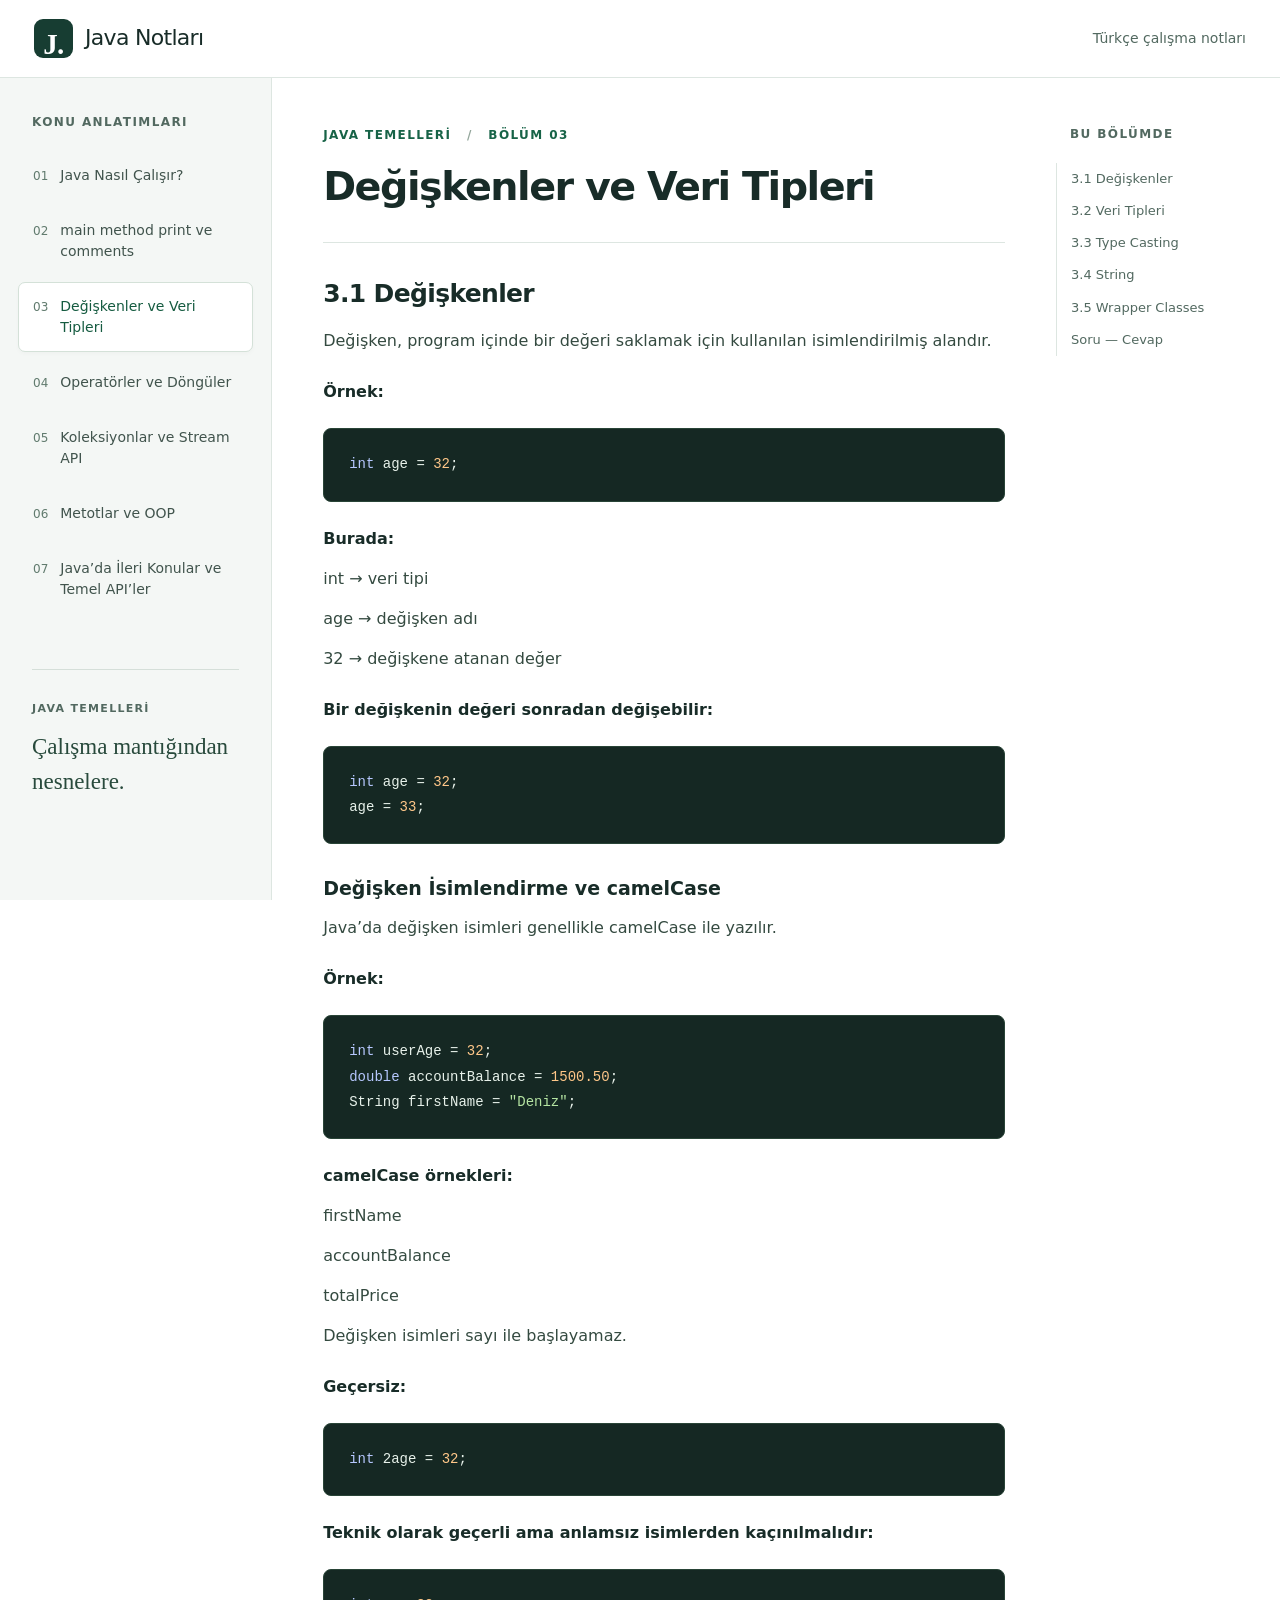
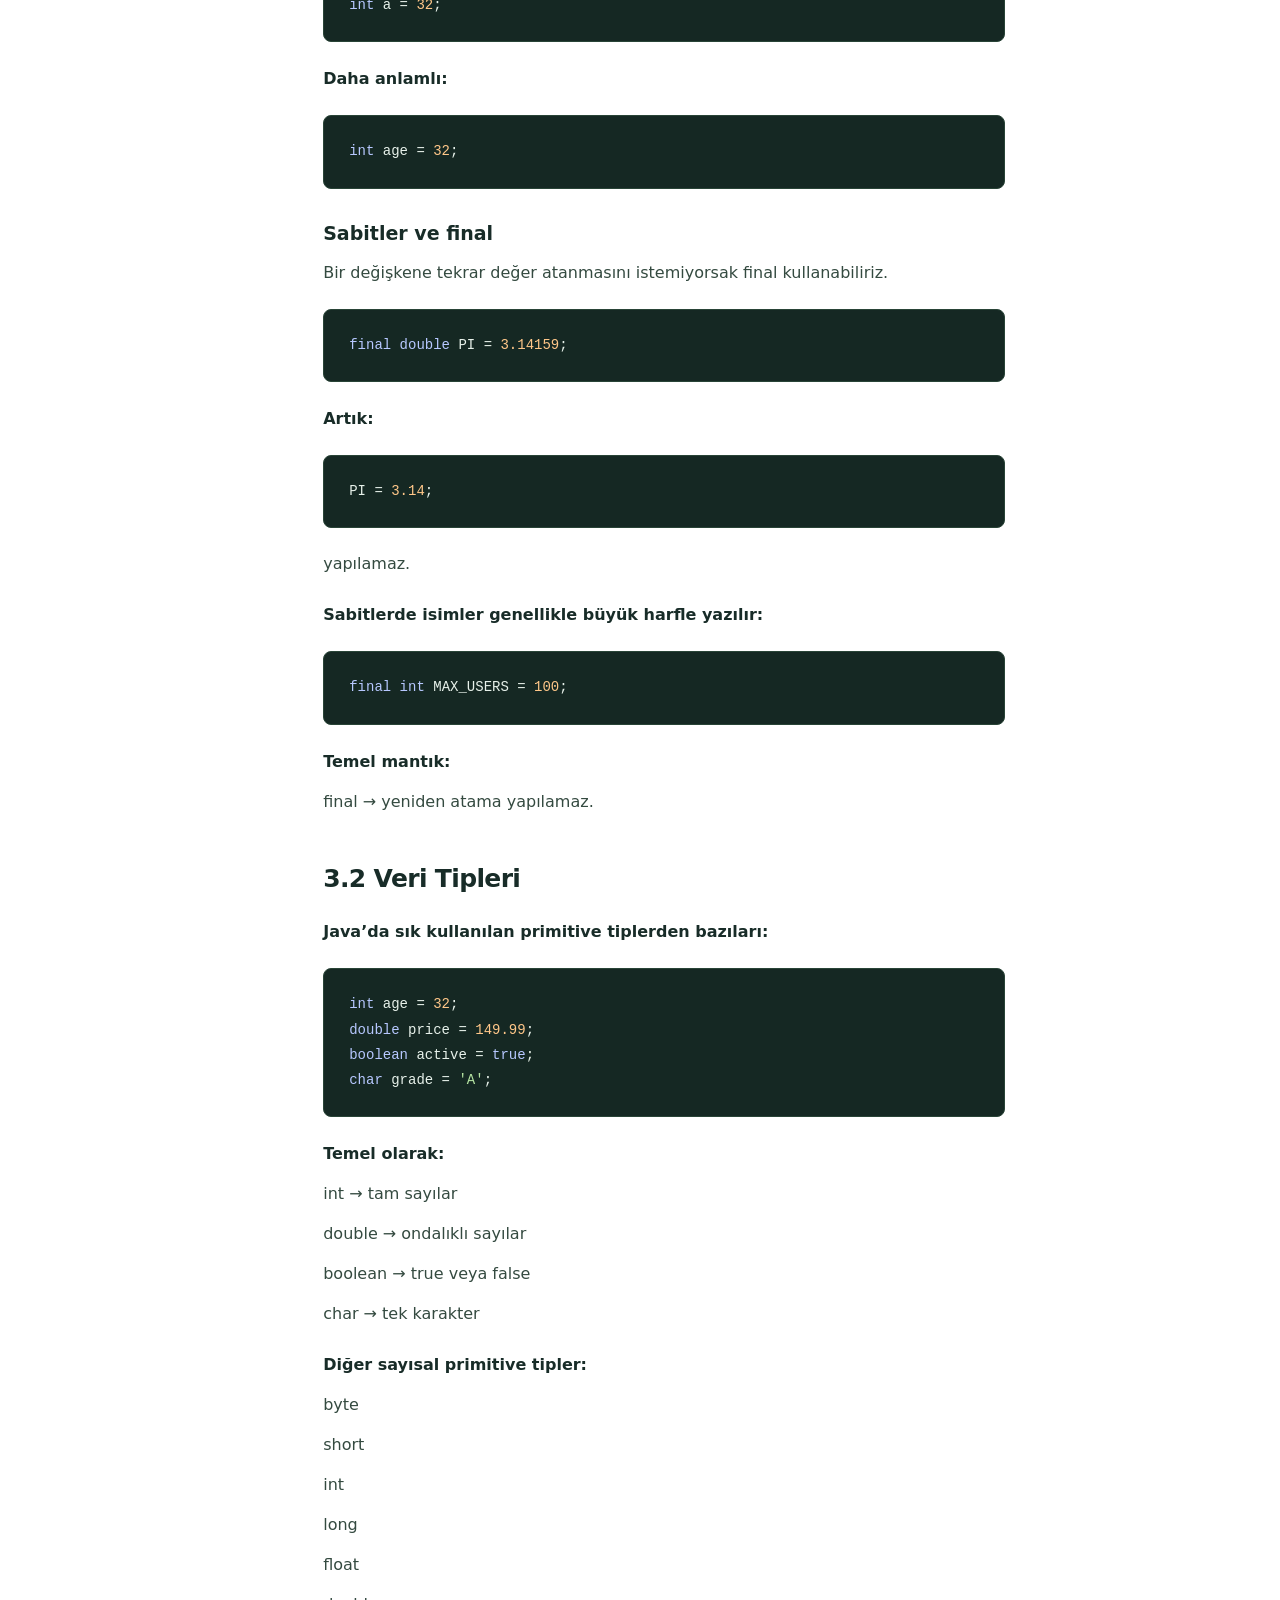
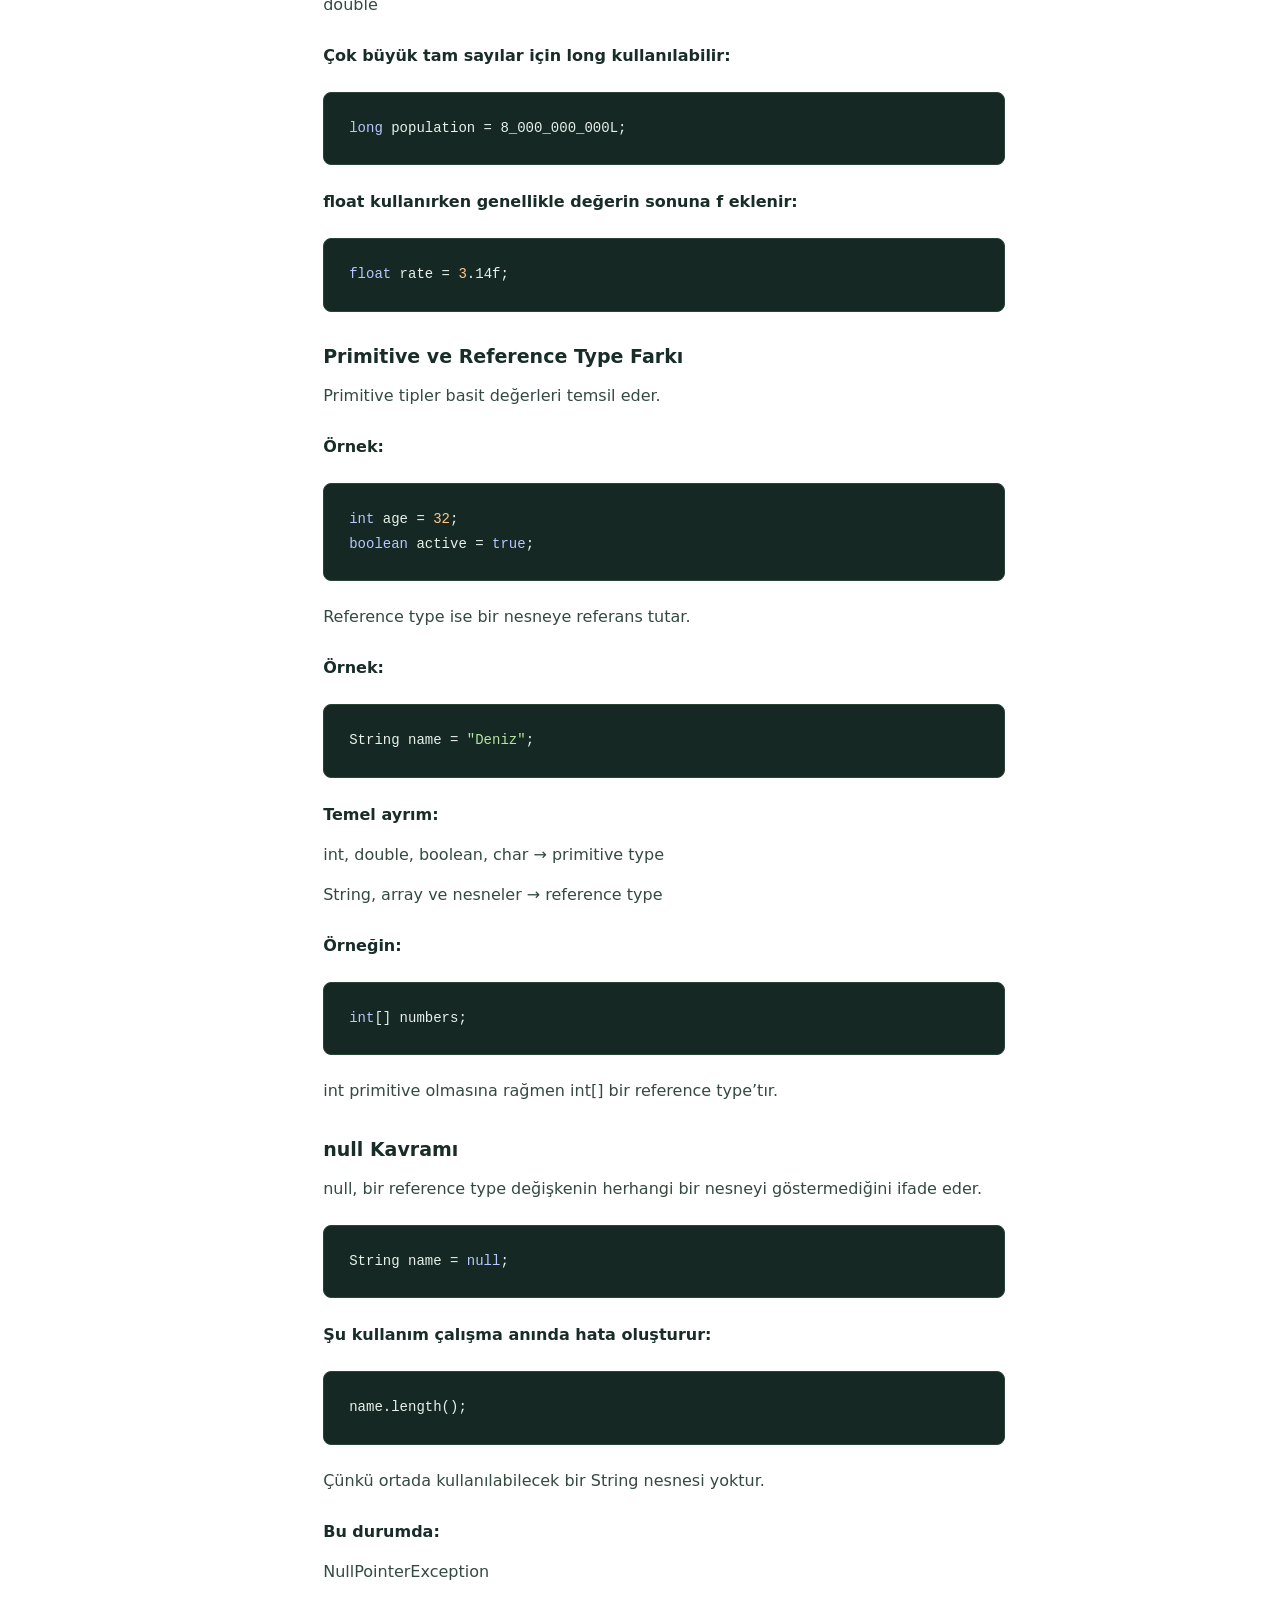
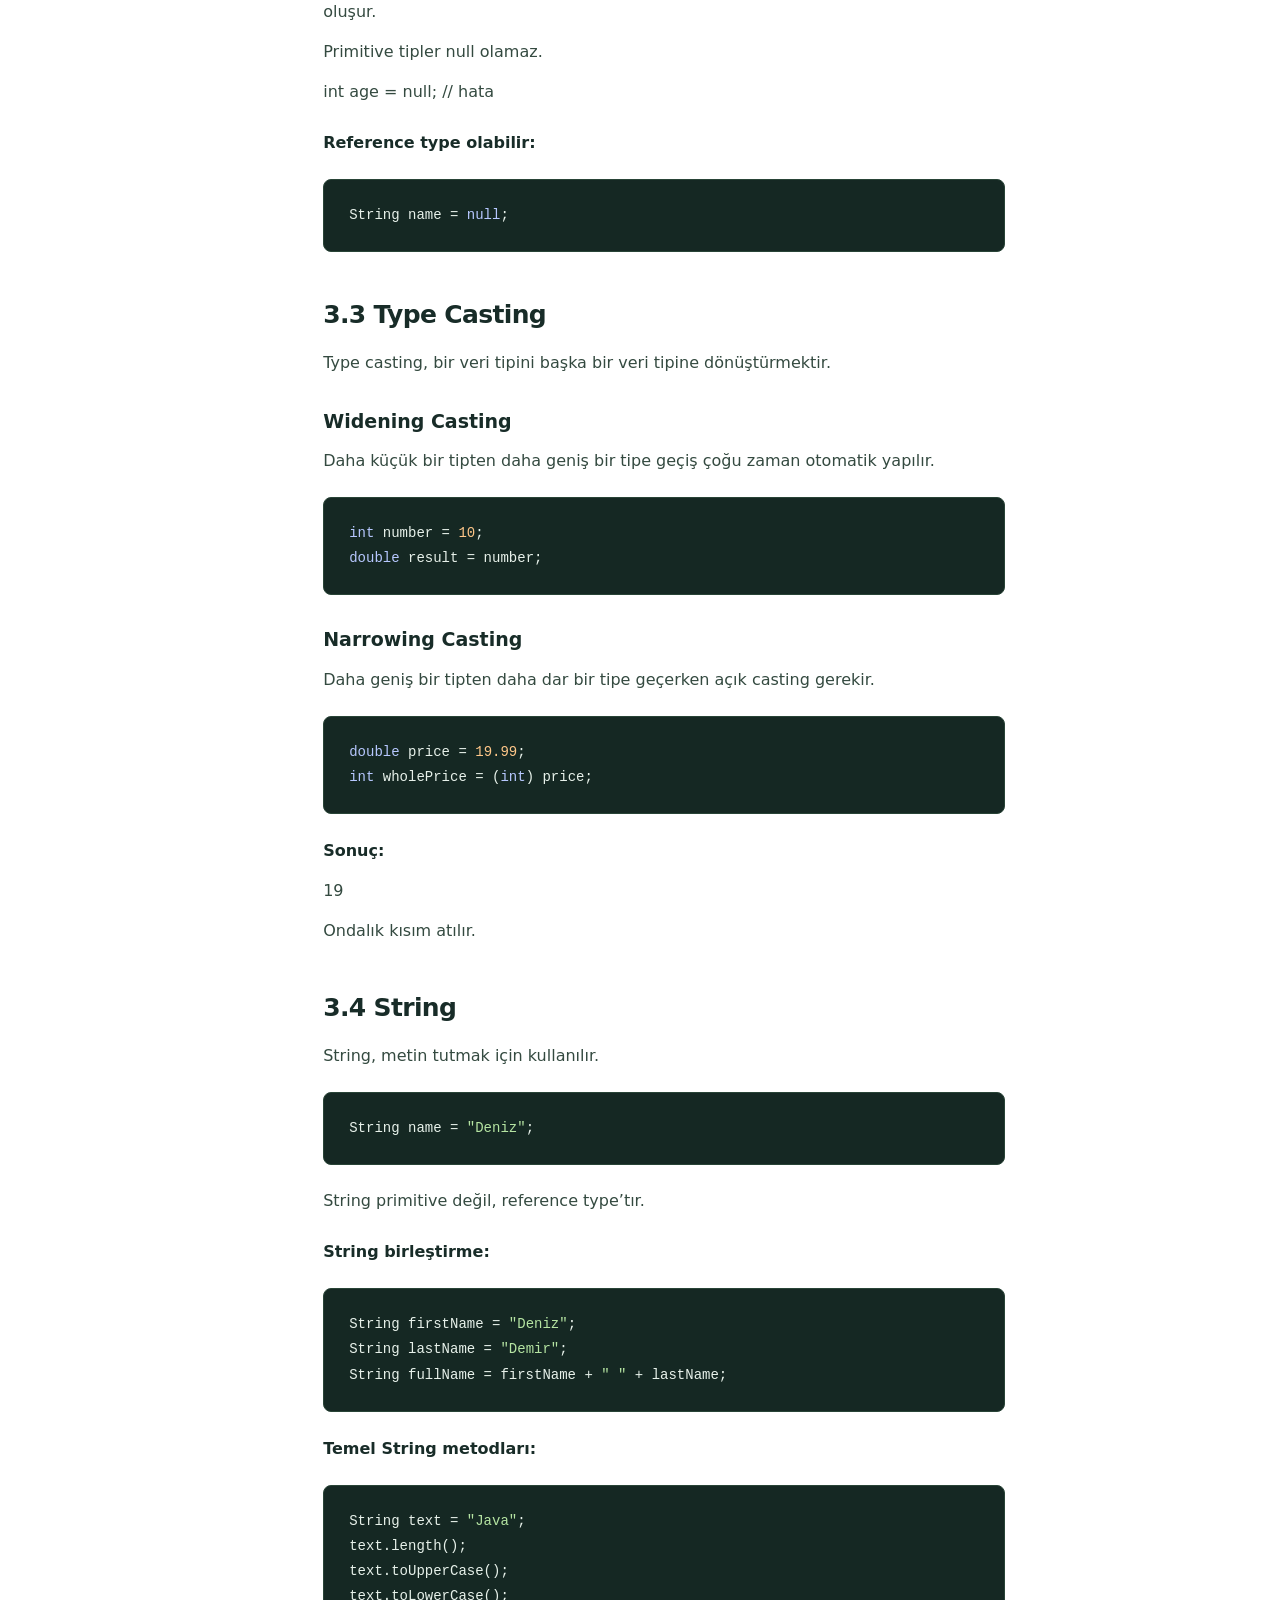
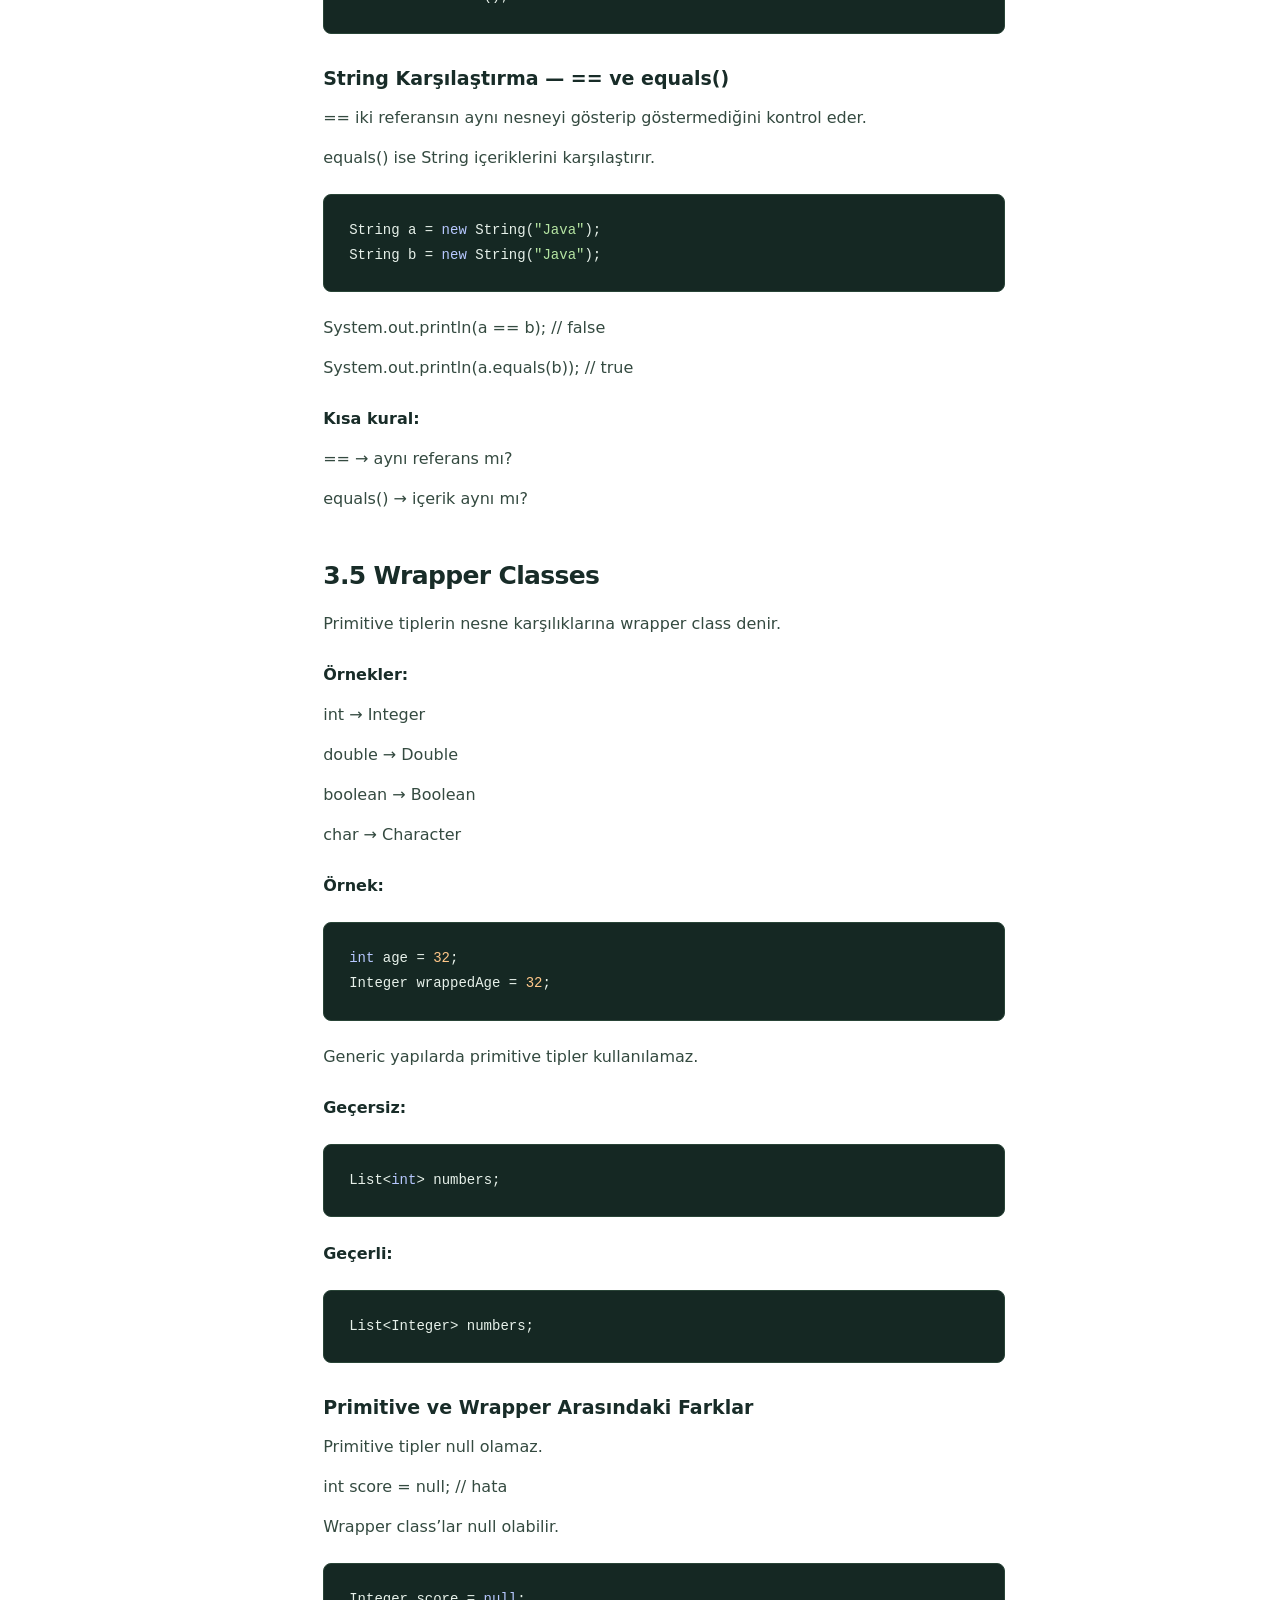
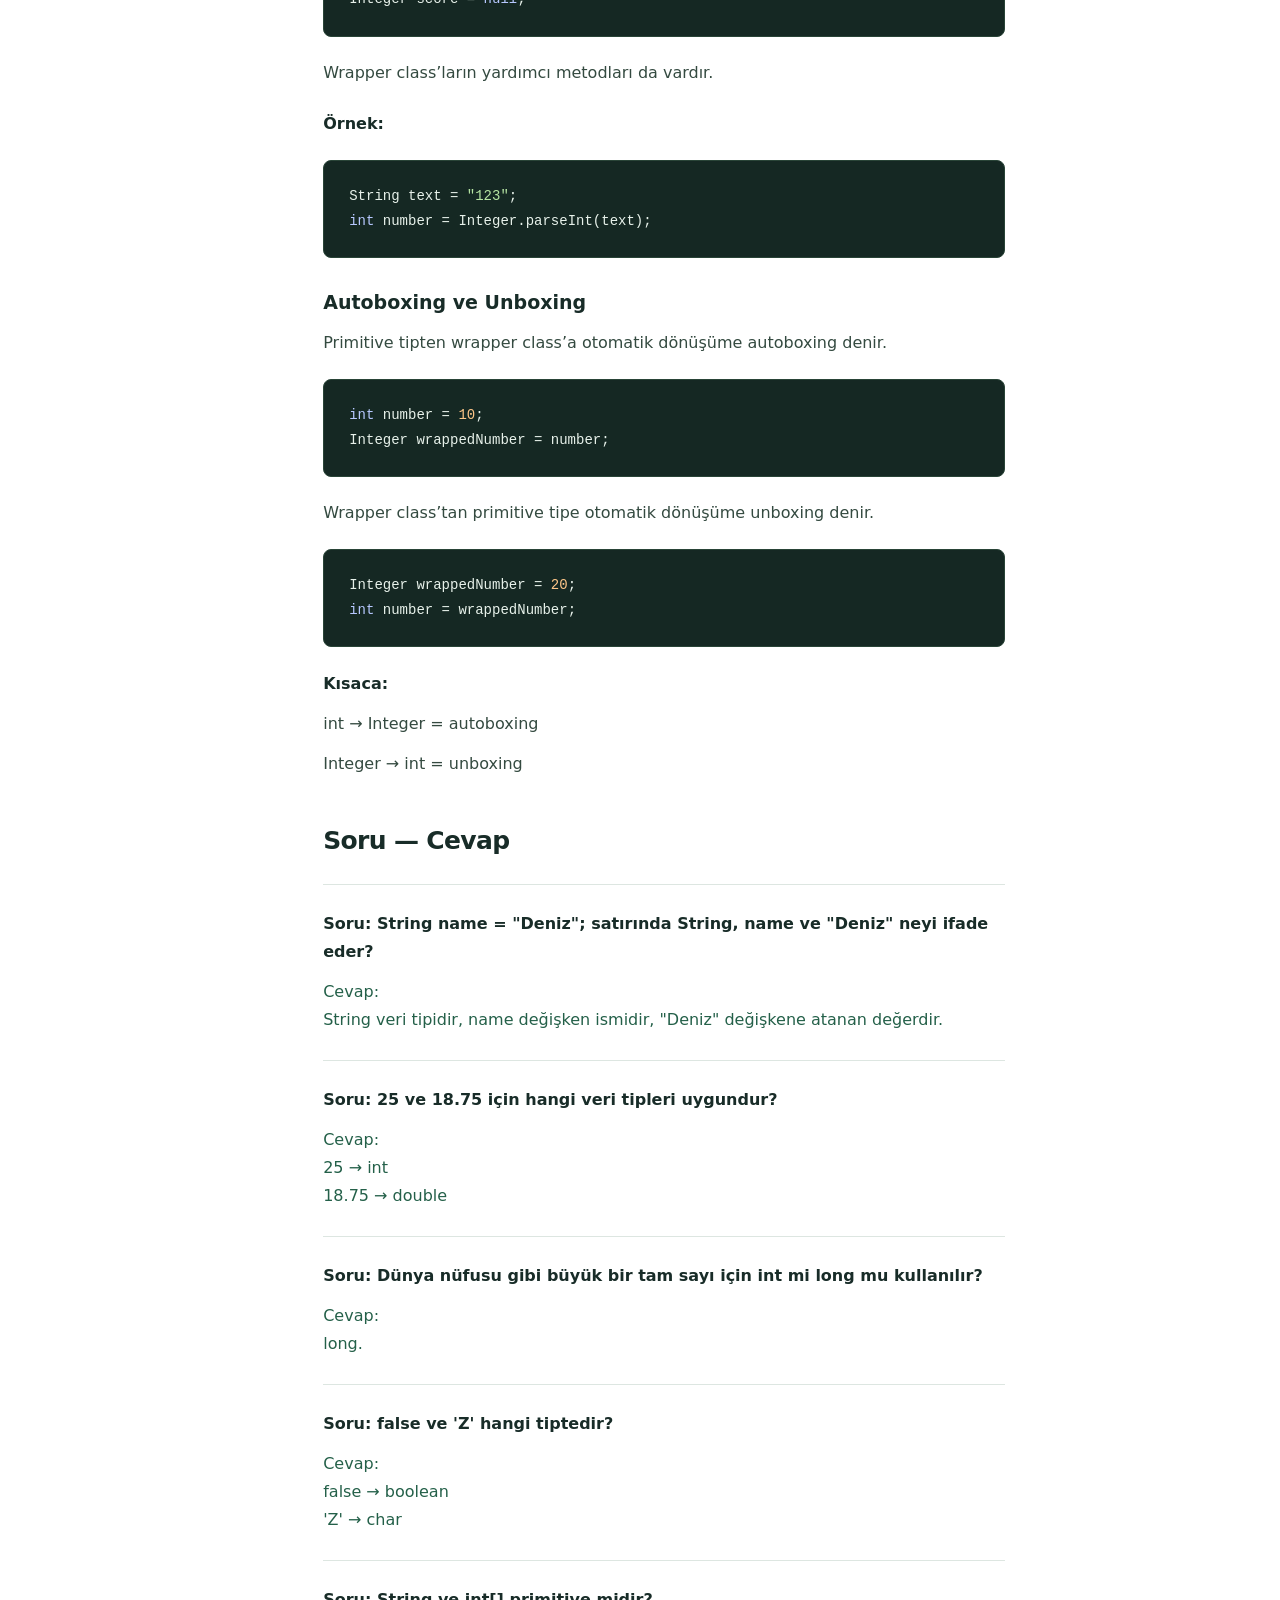
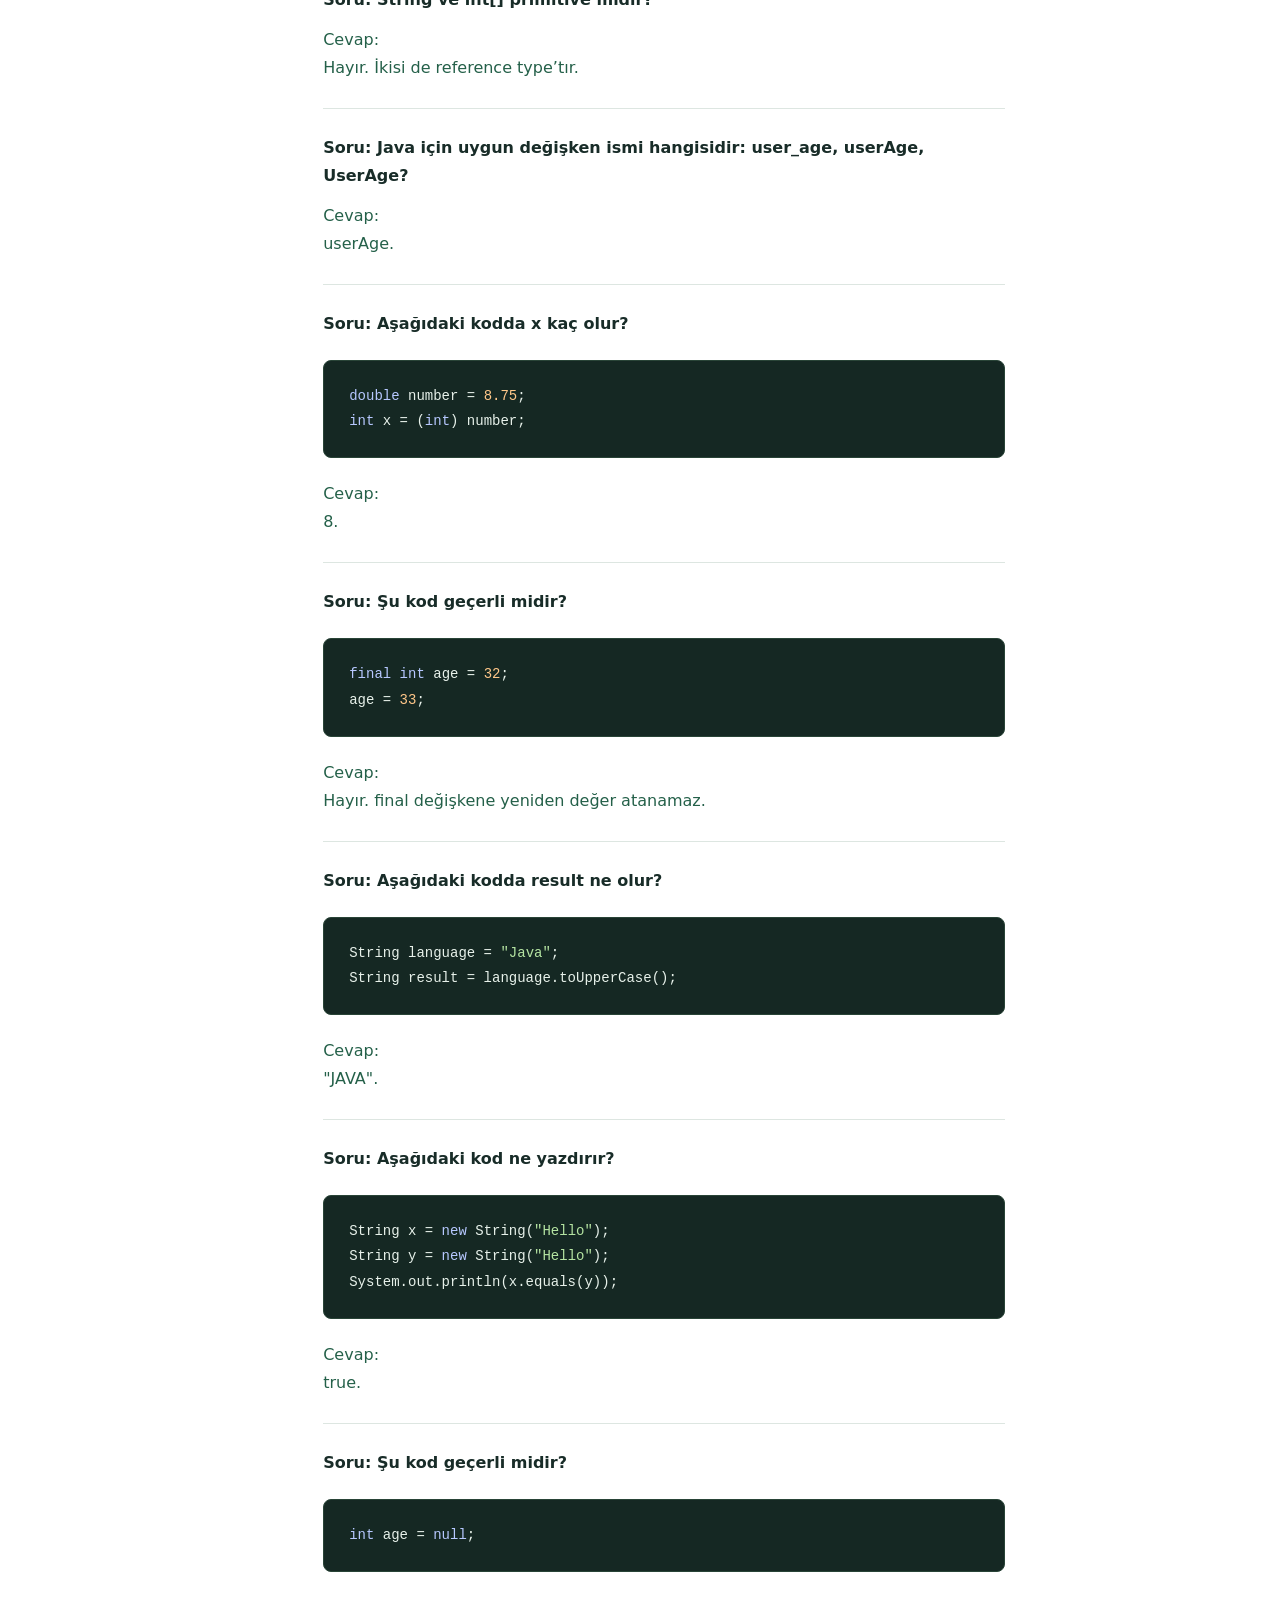
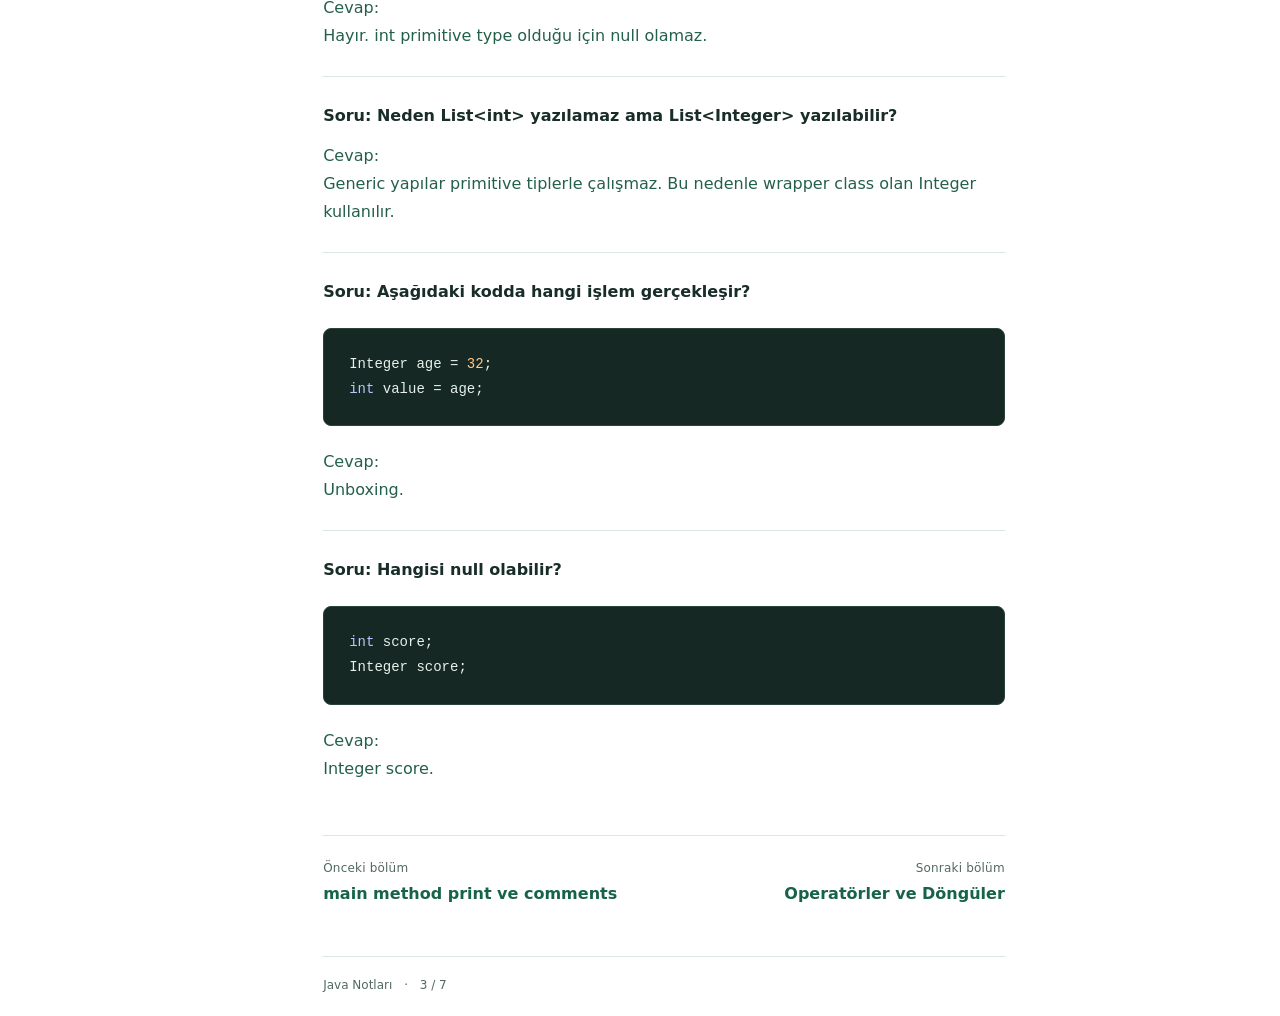
==== degiskenler.html @ 3423735c "Menu yazisini sabitle ve stil onbellegini yenile" ====
<!doctype html>
<html lang="tr" class="no-js">
<head><meta charset="utf-8"><meta name="viewport" content="width=device-width, initial-scale=1">
<title>Değişkenler ve Veri Tipleri · Java Notları</title>
<meta name="description" content="Java konu anlatımları: Değişkenler ve Veri Tipleri. Türkçe açıklamalar, kod örnekleri ve soru cevaplar.">
<meta name="theme-color" content="#173d32"><link rel="icon" href="favicon.svg" type="image/svg+xml">
<link rel="stylesheet" href="style.css?v=2"><script src="app.js" defer></script></head>
<body id="top"><a class="skip-link" href="#icerik">İçeriğe geç</a>
<header class="topbar"><a class="brand" href="index.html"><span class="brand-mark" aria-hidden="true">J.</span><span>Java <strong>Notları</strong></span></a><span class="topbar-caption">Türkçe çalışma notları</span><button class="menu-toggle" type="button" aria-expanded="false" aria-controls="sidebar">☰ Konular</button></header>
<div class="layout"><aside class="sidebar" id="sidebar"><p class="nav-label">KONU ANLATIMLARI</p><nav aria-label="Bölümler"><a href="index.html"><span class="chapter-number">01</span><span>Java Nasıl Çalışır?</span></a><a href="main-metodu.html"><span class="chapter-number">02</span><span>main method print ve comments</span></a><a href="degiskenler.html" aria-current="page"><span class="chapter-number">03</span><span>Değişkenler ve Veri Tipleri</span></a><a href="operatorler-donguler.html"><span class="chapter-number">04</span><span>Operatörler ve Döngüler</span></a><a href="koleksiyonlar-stream.html"><span class="chapter-number">05</span><span>Koleksiyonlar ve Stream API</span></a><a href="metotlar-oop.html"><span class="chapter-number">06</span><span>Metotlar ve OOP</span></a><a href="ileri-konular-api.html"><span class="chapter-number">07</span><span>Java’da İleri Konular ve Temel API’ler</span></a></nav><div class="sidebar-note"><span>JAVA TEMELLERİ</span><p>Çalışma mantığından<br>nesnelere.</p></div></aside>
<main id="icerik" tabindex="-1"><div class="chapter-heading"><p class="eyebrow">JAVA TEMELLERİ <span>/</span> BÖLÜM 03</p><h1>Değişkenler ve Veri Tipleri</h1></div>
<details class="mobile-toc"><summary>Bu bölümde</summary><nav aria-label="Bölüm içi bağlantılar"><a href="#konu-1">3.1 Değişkenler</a><a href="#konu-2">3.2 Veri Tipleri</a><a href="#konu-5">3.3 Type Casting</a><a href="#konu-7">3.4 String</a><a href="#konu-10">3.5 Wrapper Classes</a><a href="#konu-13">Soru — Cevap</a></nav></details>
<article><h2 id="konu-1">3.1 Değişkenler</h2><p class="">Değişken, program içinde bir değeri saklamak için kullanılan isimlendirilmiş alandır.</p><p class="label">Örnek:</p><pre class="code" tabindex="0" aria-label="Java kod örneği"><code><span class="keyword">int</span> age = <span class="number">32</span>;</code></pre><p class="label">Burada:</p><p class="">int → veri tipi</p><p class="">age → değişken adı</p><p class="">32 → değişkene atanan değer</p><p class="label">Bir değişkenin değeri sonradan değişebilir:</p><pre class="code" tabindex="0" aria-label="Java kod örneği"><code><span class="keyword">int</span> age = <span class="number">32</span>;
age = <span class="number">33</span>;</code></pre><h3 id="konu-4">Değişken İsimlendirme ve camelCase</h3><p class="">Java’da değişken isimleri genellikle camelCase ile yazılır.</p><p class="label">Örnek:</p><pre class="code" tabindex="0" aria-label="Java kod örneği"><code><span class="keyword">int</span> userAge = <span class="number">32</span>;
<span class="keyword">double</span> accountBalance = <span class="number">1500.50</span>;
String firstName = <span class="string">"Deniz"</span>;</code></pre><p class="label">camelCase örnekleri:</p><p class="">firstName</p><p class="">accountBalance</p><p class="">totalPrice</p><p class="">Değişken isimleri sayı ile başlayamaz.</p><p class="label">Geçersiz:</p><pre class="code" tabindex="0" aria-label="Java kod örneği"><code><span class="keyword">int</span> 2age = <span class="number">32</span>;</code></pre><p class="label">Teknik olarak geçerli ama anlamsız isimlerden kaçınılmalıdır:</p><pre class="code" tabindex="0" aria-label="Java kod örneği"><code><span class="keyword">int</span> a = <span class="number">32</span>;</code></pre><p class="label">Daha anlamlı:</p><pre class="code" tabindex="0" aria-label="Java kod örneği"><code><span class="keyword">int</span> age = <span class="number">32</span>;</code></pre><h3 id="konu-6">Sabitler ve final</h3><p class="">Bir değişkene tekrar değer atanmasını istemiyorsak final kullanabiliriz.</p><pre class="code" tabindex="0" aria-label="Java kod örneği"><code><span class="keyword">final</span> <span class="keyword">double</span> PI = <span class="number">3.14159</span>;</code></pre><p class="label">Artık:</p><pre class="code" tabindex="0" aria-label="Java kod örneği"><code>PI = <span class="number">3.14</span>;</code></pre><p class="">yapılamaz.</p><p class="label">Sabitlerde isimler genellikle büyük harfle yazılır:</p><pre class="code" tabindex="0" aria-label="Java kod örneği"><code><span class="keyword">final</span> <span class="keyword">int</span> MAX_USERS = <span class="number">100</span>;</code></pre><p class="label">Temel mantık:</p><p class="">final → yeniden atama yapılamaz.</p><h2 id="konu-2">3.2 Veri Tipleri</h2><p class="label">Java’da sık kullanılan primitive tiplerden bazıları:</p><pre class="code" tabindex="0" aria-label="Java kod örneği"><code><span class="keyword">int</span> age = <span class="number">32</span>;
<span class="keyword">double</span> price = <span class="number">149.99</span>;
<span class="keyword">boolean</span> active = <span class="keyword">true</span>;
<span class="keyword">char</span> grade = <span class="string">'A'</span>;</code></pre><p class="label">Temel olarak:</p><p class="">int → tam sayılar</p><p class="">double → ondalıklı sayılar</p><p class="">boolean → true veya false</p><p class="">char → tek karakter</p><p class="label">Diğer sayısal primitive tipler:</p><p class="">byte</p><p class="">short</p><p class="">int</p><p class="">long</p><p class="">float</p><p class="">double</p><p class="label">Çok büyük tam sayılar için long kullanılabilir:</p><pre class="code" tabindex="0" aria-label="Java kod örneği"><code><span class="keyword">long</span> population = 8_000_000_000L;</code></pre><p class="label">float kullanırken genellikle değerin sonuna f eklenir:</p><pre class="code" tabindex="0" aria-label="Java kod örneği"><code><span class="keyword">float</span> rate = <span class="number">3</span>.14f;</code></pre><h3 id="konu-3">Primitive ve Reference Type Farkı</h3><p class="">Primitive tipler basit değerleri temsil eder.</p><p class="label">Örnek:</p><pre class="code" tabindex="0" aria-label="Java kod örneği"><code><span class="keyword">int</span> age = <span class="number">32</span>;
<span class="keyword">boolean</span> active = <span class="keyword">true</span>;</code></pre><p class="">Reference type ise bir nesneye referans tutar.</p><p class="label">Örnek:</p><pre class="code" tabindex="0" aria-label="Java kod örneği"><code>String name = <span class="string">"Deniz"</span>;</code></pre><p class="label">Temel ayrım:</p><p class="">int, double, boolean, char → primitive type</p><p class="">String, array ve nesneler → reference type</p><p class="label">Örneğin:</p><pre class="code" tabindex="0" aria-label="Java kod örneği"><code><span class="keyword">int</span>[] numbers;</code></pre><p class="">int primitive olmasına rağmen int[] bir reference type’tır.</p><h3 id="konu-9">null Kavramı</h3><p class="">null, bir reference type değişkenin herhangi bir nesneyi göstermediğini ifade eder.</p><pre class="code" tabindex="0" aria-label="Java kod örneği"><code>String name = <span class="keyword">null</span>;</code></pre><p class="label">Şu kullanım çalışma anında hata oluşturur:</p><pre class="code" tabindex="0" aria-label="Java kod örneği"><code>name.length();</code></pre><p class="">Çünkü ortada kullanılabilecek bir String nesnesi yoktur.</p><p class="label">Bu durumda:</p><p class="">NullPointerException</p><p class="">oluşur.</p><p class="">Primitive tipler null olamaz.</p><p class="">int age = null; // hata</p><p class="label">Reference type olabilir:</p><pre class="code" tabindex="0" aria-label="Java kod örneği"><code>String name = <span class="keyword">null</span>;</code></pre><h2 id="konu-5">3.3 Type Casting</h2><p class="">Type casting, bir veri tipini başka bir veri tipine dönüştürmektir.</p><h3>Widening Casting</h3><p class="">Daha küçük bir tipten daha geniş bir tipe geçiş çoğu zaman otomatik yapılır.</p><pre class="code" tabindex="0" aria-label="Java kod örneği"><code><span class="keyword">int</span> number = <span class="number">10</span>;
<span class="keyword">double</span> result = number;</code></pre><h3>Narrowing Casting</h3><p class="">Daha geniş bir tipten daha dar bir tipe geçerken açık casting gerekir.</p><pre class="code" tabindex="0" aria-label="Java kod örneği"><code><span class="keyword">double</span> price = <span class="number">19.99</span>;
<span class="keyword">int</span> wholePrice = (<span class="keyword">int</span>) price;</code></pre><p class="label">Sonuç:</p><p class="">19</p><p class="">Ondalık kısım atılır.</p><h2 id="konu-7">3.4 String</h2><p class="">String, metin tutmak için kullanılır.</p><pre class="code" tabindex="0" aria-label="Java kod örneği"><code>String name = <span class="string">"Deniz"</span>;</code></pre><p class="">String primitive değil, reference type’tır.</p><p class="label">String birleştirme:</p><pre class="code" tabindex="0" aria-label="Java kod örneği"><code>String firstName = <span class="string">"Deniz"</span>;
String lastName = <span class="string">"Demir"</span>;
String fullName = firstName + <span class="string">" "</span> + lastName;</code></pre><p class="label">Temel String metodları:</p><pre class="code" tabindex="0" aria-label="Java kod örneği"><code>String text = <span class="string">"Java"</span>;
text.length();
text.toUpperCase();
text.toLowerCase();</code></pre><h3 id="konu-8">String Karşılaştırma — == ve equals()</h3><p class="">== iki referansın aynı nesneyi gösterip göstermediğini kontrol eder.</p><p class="">equals() ise String içeriklerini karşılaştırır.</p><pre class="code" tabindex="0" aria-label="Java kod örneği"><code>String a = <span class="keyword">new</span> String(<span class="string">"Java"</span>);
String b = <span class="keyword">new</span> String(<span class="string">"Java"</span>);</code></pre><p class="">System.out.println(a == b);      // false</p><p class="">System.out.println(a.equals(b)); // true</p><p class="label">Kısa kural:</p><p class="">== → aynı referans mı?</p><p class="">equals() → içerik aynı mı?</p><h2 id="konu-10">3.5 Wrapper Classes</h2><p class="">Primitive tiplerin nesne karşılıklarına wrapper class denir.</p><p class="label">Örnekler:</p><p class="">int      → Integer</p><p class="">double   → Double</p><p class="">boolean  → Boolean</p><p class="">char     → Character</p><p class="label">Örnek:</p><pre class="code" tabindex="0" aria-label="Java kod örneği"><code><span class="keyword">int</span> age = <span class="number">32</span>;
Integer wrappedAge = <span class="number">32</span>;</code></pre><p class="">Generic yapılarda primitive tipler kullanılamaz.</p><p class="label">Geçersiz:</p><pre class="code" tabindex="0" aria-label="Java kod örneği"><code>List&lt;<span class="keyword">int</span>&gt; numbers;</code></pre><p class="label">Geçerli:</p><pre class="code" tabindex="0" aria-label="Java kod örneği"><code>List&lt;Integer&gt; numbers;</code></pre><h3 id="konu-12">Primitive ve Wrapper Arasındaki Farklar</h3><p class="">Primitive tipler null olamaz.</p><p class="">int score = null; // hata</p><p class="">Wrapper class’lar null olabilir.</p><pre class="code" tabindex="0" aria-label="Java kod örneği"><code>Integer score = <span class="keyword">null</span>;</code></pre><p class="">Wrapper class’ların yardımcı metodları da vardır.</p><p class="label">Örnek:</p><pre class="code" tabindex="0" aria-label="Java kod örneği"><code>String text = <span class="string">"123"</span>;
<span class="keyword">int</span> number = Integer.parseInt(text);</code></pre><h3 id="konu-11">Autoboxing ve Unboxing</h3><p class="">Primitive tipten wrapper class’a otomatik dönüşüme autoboxing denir.</p><pre class="code" tabindex="0" aria-label="Java kod örneği"><code><span class="keyword">int</span> number = <span class="number">10</span>;
Integer wrappedNumber = number;</code></pre><p class="">Wrapper class’tan primitive tipe otomatik dönüşüme unboxing denir.</p><pre class="code" tabindex="0" aria-label="Java kod örneği"><code>Integer wrappedNumber = <span class="number">20</span>;
<span class="keyword">int</span> number = wrappedNumber;</code></pre><p class="label">Kısaca:</p><p class="">int → Integer = autoboxing</p><p class="">Integer → int = unboxing</p><h2 id="konu-13">Soru — Cevap</h2><p class="question">Soru: String name = "Deniz"; satırında String, name ve "Deniz" neyi ifade eder?</p><p class="answer">Cevap:<br>String veri tipidir, name değişken ismidir, "Deniz" değişkene atanan değerdir.</p><p class="question">Soru: 25 ve 18.75 için hangi veri tipleri uygundur?</p><p class="answer">Cevap:<br>25 → int<br>18.75 → double</p><p class="question">Soru: Dünya nüfusu gibi büyük bir tam sayı için int mi long mu kullanılır?</p><p class="answer">Cevap:<br>long.</p><p class="question">Soru: false ve 'Z' hangi tiptedir?</p><p class="answer">Cevap:<br>false → boolean<br>'Z' → char</p><p class="question">Soru: String ve int[] primitive midir?</p><p class="answer">Cevap:<br>Hayır. İkisi de reference type’tır.</p><p class="question">Soru: Java için uygun değişken ismi hangisidir: user_age, userAge, UserAge?</p><p class="answer">Cevap:<br>userAge.</p><p class="question">Soru: Aşağıdaki kodda x kaç olur?</p><pre class="code" tabindex="0" aria-label="Java kod örneği"><code><span class="keyword">double</span> number = <span class="number">8.75</span>;
<span class="keyword">int</span> x = (<span class="keyword">int</span>) number;</code></pre><p class="answer">Cevap:<br>8.</p><p class="question">Soru: Şu kod geçerli midir?</p><pre class="code" tabindex="0" aria-label="Java kod örneği"><code><span class="keyword">final</span> <span class="keyword">int</span> age = <span class="number">32</span>;
age = <span class="number">33</span>;</code></pre><p class="answer">Cevap:<br>Hayır. final değişkene yeniden değer atanamaz.</p><p class="question">Soru: Aşağıdaki kodda result ne olur?</p><pre class="code" tabindex="0" aria-label="Java kod örneği"><code>String language = <span class="string">"Java"</span>;
String result = language.toUpperCase();</code></pre><p class="answer">Cevap:<br>"JAVA".</p><p class="question">Soru: Aşağıdaki kod ne yazdırır?</p><pre class="code" tabindex="0" aria-label="Java kod örneği"><code>String x = <span class="keyword">new</span> String(<span class="string">"Hello"</span>);
String y = <span class="keyword">new</span> String(<span class="string">"Hello"</span>);
System.out.println(x.equals(y));</code></pre><p class="answer">Cevap:<br>true.</p><p class="question">Soru: Şu kod geçerli midir?</p><pre class="code" tabindex="0" aria-label="Java kod örneği"><code><span class="keyword">int</span> age = <span class="keyword">null</span>;</code></pre><p class="answer">Cevap:<br>Hayır. int primitive type olduğu için null olamaz.</p><p class="question">Soru: Neden List&lt;int&gt; yazılamaz ama List&lt;Integer&gt; yazılabilir?</p><p class="answer">Cevap:<br>Generic yapılar primitive tiplerle çalışmaz. Bu nedenle wrapper class olan Integer kullanılır.</p><p class="question">Soru: Aşağıdaki kodda hangi işlem gerçekleşir?</p><pre class="code" tabindex="0" aria-label="Java kod örneği"><code>Integer age = <span class="number">32</span>;
<span class="keyword">int</span> value = age;</code></pre><p class="answer">Cevap:<br>Unboxing.</p><p class="question">Soru: Hangisi null olabilir?</p><pre class="code" tabindex="0" aria-label="Java kod örneği"><code><span class="keyword">int</span> score;
Integer score;</code></pre><p class="answer">Cevap:<br>Integer score.</p></article><nav class="pagination" aria-label="Bölümler arası geçiş"><a href="main-metodu.html"><small>Önceki bölüm</small>main method print ve comments</a><a href="operatorler-donguler.html"><small>Sonraki bölüm</small>Operatörler ve Döngüler</a></nav><footer>Java Notları <span>·</span> 3 / 7</footer></main>
<aside class="toc"><p class="nav-label">BU BÖLÜMDE</p><nav aria-label="Sayfa içindekiler"><a href="#konu-1">3.1 Değişkenler</a><a href="#konu-2">3.2 Veri Tipleri</a><a href="#konu-5">3.3 Type Casting</a><a href="#konu-7">3.4 String</a><a href="#konu-10">3.5 Wrapper Classes</a><a href="#konu-13">Soru — Cevap</a></nav></aside></div></body></html>
---- style.css ----
:root{--ink:#182c28;--muted:#526960;--green:#176347;--line:#dde6e1;--nav:#f4f7f5;--code:#152823;font-family:system-ui,-apple-system,"Segoe UI",sans-serif;color:var(--ink);background:#fff;font-synthesis:none;color-scheme:light}
*{box-sizing:border-box}html{scroll-padding-top:100px}body{margin:0;font-size:16px;line-height:1.75}a{color:inherit;text-decoration:none}button{font:inherit}a:focus-visible,button:focus-visible,summary:focus-visible,pre:focus-visible{outline:3px solid #c77913;outline-offset:4px}::selection{background:#ceeadd}.skip-link{position:fixed;top:-100px;left:20px;background:var(--ink);color:#fff;padding:10px 20px;z-index:10}.skip-link:focus{top:12px}.topbar{height:78px;position:sticky;top:0;z-index:5;display:flex;align-items:center;justify-content:space-between;padding:0 34px;border-bottom:1px solid var(--line);background:#fff}.brand{display:flex;align-items:center;gap:12px;font-size:22px;letter-spacing:-.7px}.brand strong{font-weight:450}.brand-mark{display:grid;place-items:center;width:39px;height:39px;background:#173d32;color:white;border-radius:9px;font-family:Georgia,serif;font-size:29px;font-weight:bold}.topbar-caption{font-size:14px;color:var(--muted)}.menu-toggle{display:none}.layout{display:grid;grid-template-columns:272px minmax(0,1fr) 224px;max-width:1600px;margin:auto}.sidebar{position:sticky;top:78px;height:calc(100dvh - 78px);overflow:auto;background:var(--nav);border-right:1px solid var(--line);padding:34px 18px;display:flex;flex-direction:column}.nav-label{font-size:12px;font-weight:750;letter-spacing:1.4px;color:var(--muted);margin:0 14px 18px}.sidebar nav{display:grid;gap:6px}.sidebar nav a{display:flex;align-items:baseline;gap:12px;padding:13px 14px;border-radius:7px;font-size:14px;font-weight:400;line-height:1.5;color:#41544d;border:1px solid transparent}.sidebar nav a:hover{background:#e7efe9}.sidebar nav a[aria-current]{background:#fff;border-color:#d4e1d8;color:#155b40;box-shadow:0 2px 4px #173d3206}.chapter-number{font-variant-numeric:tabular-nums;font-size:12px;color:#617b6e}.sidebar-note{margin:55px 14px 0;border-top:1px solid #d5dfd9;padding-top:23px}.sidebar-note span{font-size:11px;letter-spacing:1.3px;color:var(--muted);font-weight:700}.sidebar-note p{font-family:Georgia,serif;font-size:23px;line-height:1.5;margin:9px 0;color:#284a3c}main{min-width:0;padding:47px clamp(24px,4vw,65px) 20px;max-width:940px;width:100%;margin:0 auto}.eyebrow{font-size:12px;font-weight:700;color:var(--green);letter-spacing:1.4px;margin:0 0 17px}.eyebrow span{margin:0 10px;color:#93a69b}h1{font-size:clamp(30px,3.1vw,43px);font-weight:720;line-height:1.2;letter-spacing:-1.5px;margin:0;max-width:720px}.chapter-heading{border-bottom:1px solid var(--line);padding-bottom:31px;margin-bottom:34px}h2{font-size:25px;line-height:1.35;letter-spacing:-.65px;margin:46px 0 17px;font-weight:680;scroll-margin-top:100px}article>h2:first-child{margin-top:0}h3{font-size:19px;line-height:1.5;margin:30px 0 12px}p{margin:12px 0;overflow-wrap:anywhere}article p{color:#344a40}.label{font-weight:650;margin-top:23px;color:var(--ink)}.question{border-top:1px solid var(--line);padding-top:25px;margin-top:26px;font-weight:650;color:var(--ink)}.answer{color:#246049;white-space:normal}pre{max-width:100%;overflow:auto;tab-size:4;border-radius:8px;padding:23px 25px;line-height:1.8;font-size:14px;margin:22px 0;font-family:Consolas,"Cascadia Code",monospace}.code{background:var(--code);color:#e7f1ea;border:1px solid #294437}.code code{font:inherit}.keyword{color:#b7c8ff}.string{color:#b5e4a2}.number{color:#ffc789}.comment{color:#9dafaa}.flow{background:#f2f6f3;border:1px solid var(--line);color:#254b38}.toc{position:sticky;top:78px;height:calc(100dvh - 78px);overflow:auto;padding:46px 20px 30px 0}.toc .nav-label{margin-left:14px}.toc nav{border-left:1px solid var(--line);display:grid}.toc a{padding:6px 14px;font-size:13px;line-height:1.55;color:var(--muted);overflow-wrap:anywhere}.toc a:hover{color:var(--green);background:#f4f7f5}.pagination{display:flex;justify-content:space-between;gap:20px;margin-top:52px;padding-top:23px;border-top:1px solid var(--line)}.pagination a{max-width:48%;font-weight:650;color:var(--green);line-height:1.5}.pagination a:last-child{text-align:right}.pagination small{display:block;font-size:12px;letter-spacing:.2px;color:var(--muted);font-weight:400;margin-bottom:5px}footer{color:var(--muted);font-size:12px;margin-top:50px;padding-top:18px;border-top:1px solid var(--line)}footer span{padding:0 8px}.mobile-toc{display:none}
@media(min-width:1600px){.layout{border-left:1px solid var(--line);border-right:1px solid var(--line)}}
@media(max-width:1150px){.layout{grid-template-columns:248px minmax(0,1fr)}.toc{display:none}.mobile-toc{display:block;margin-bottom:30px;border-bottom:1px solid var(--line);padding-bottom:18px}.mobile-toc summary{cursor:pointer;color:var(--green);font-size:14px;font-weight:600}.mobile-toc nav{display:grid;gap:9px;margin:18px 0;font-size:14px}.mobile-toc a{color:var(--muted)}main{padding:36px 35px}}
@media(max-width:760px){.topbar{height:66px;padding:0 19px;gap:12px}.brand{font-size:20px}.brand-mark{height:34px;width:34px;font-size:25px}.topbar-caption{display:none}.menu-toggle{display:block;background:#f4f7f5;color:#173d32;border:1px solid #d6e1d9;border-radius:6px;padding:7px 12px;font-size:14px;cursor:pointer}.layout{display:block}.sidebar{position:static;display:none;height:auto;max-height:calc(100dvh - 66px);padding:22px 18px;border-bottom:1px solid var(--line);border-right:0}.sidebar.is-open{display:block}.sidebar-note{display:none}main{padding:31px 21px 24px}.eyebrow{font-size:11px;letter-spacing:1px}h1{font-size:32px;letter-spacing:-1px}.chapter-heading{padding-bottom:26px;margin-bottom:22px}h2{font-size:24px;margin-top:38px}pre{padding:18px 16px;font-size:13px;border-radius:7px}.pagination{font-size:14px;gap:15px}body{font-size:16px}.no-js .sidebar{display:block}.no-js .menu-toggle{display:none}}
article a{color:var(--green);text-decoration:underline;text-underline-offset:3px}article a:hover{text-decoration-thickness:2px}article p code,article li code{font-family:Consolas,"Cascadia Code",monospace;font-size:.9em;background:#edf3ef;padding:2px 5px;border-radius:4px;overflow-wrap:anywhere}.intro-list{padding-left:23px;color:#344a40}.intro-list li{padding-left:4px;margin:12px 0;overflow-wrap:anywhere}
@media print{.topbar,.sidebar,.toc,.mobile-toc,.pagination,footer{display:none}.layout{display:block}main{max-width:none;padding:0}.code{background:#f3f3f3;color:#111;white-space:pre-wrap;break-inside:avoid}.keyword,.string,.number,.comment{color:#111}h2,h3{break-after:avoid}}
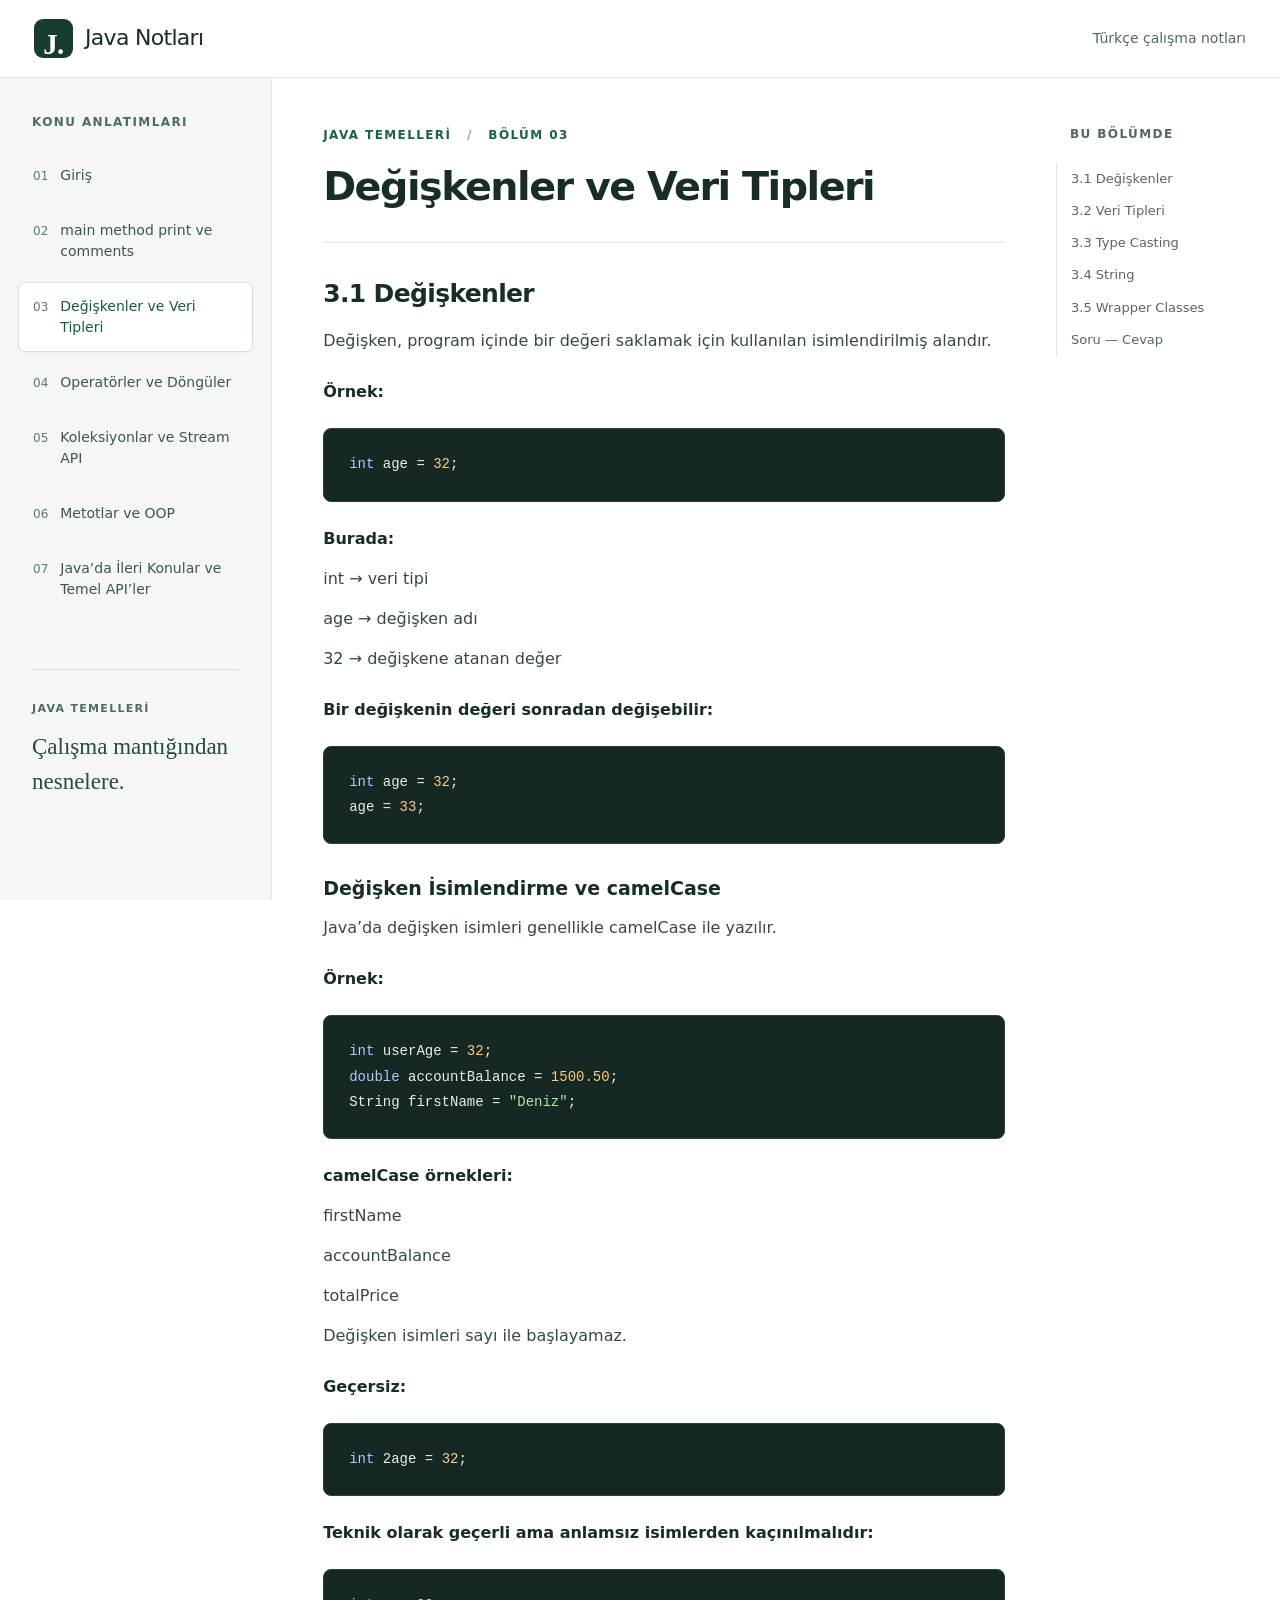
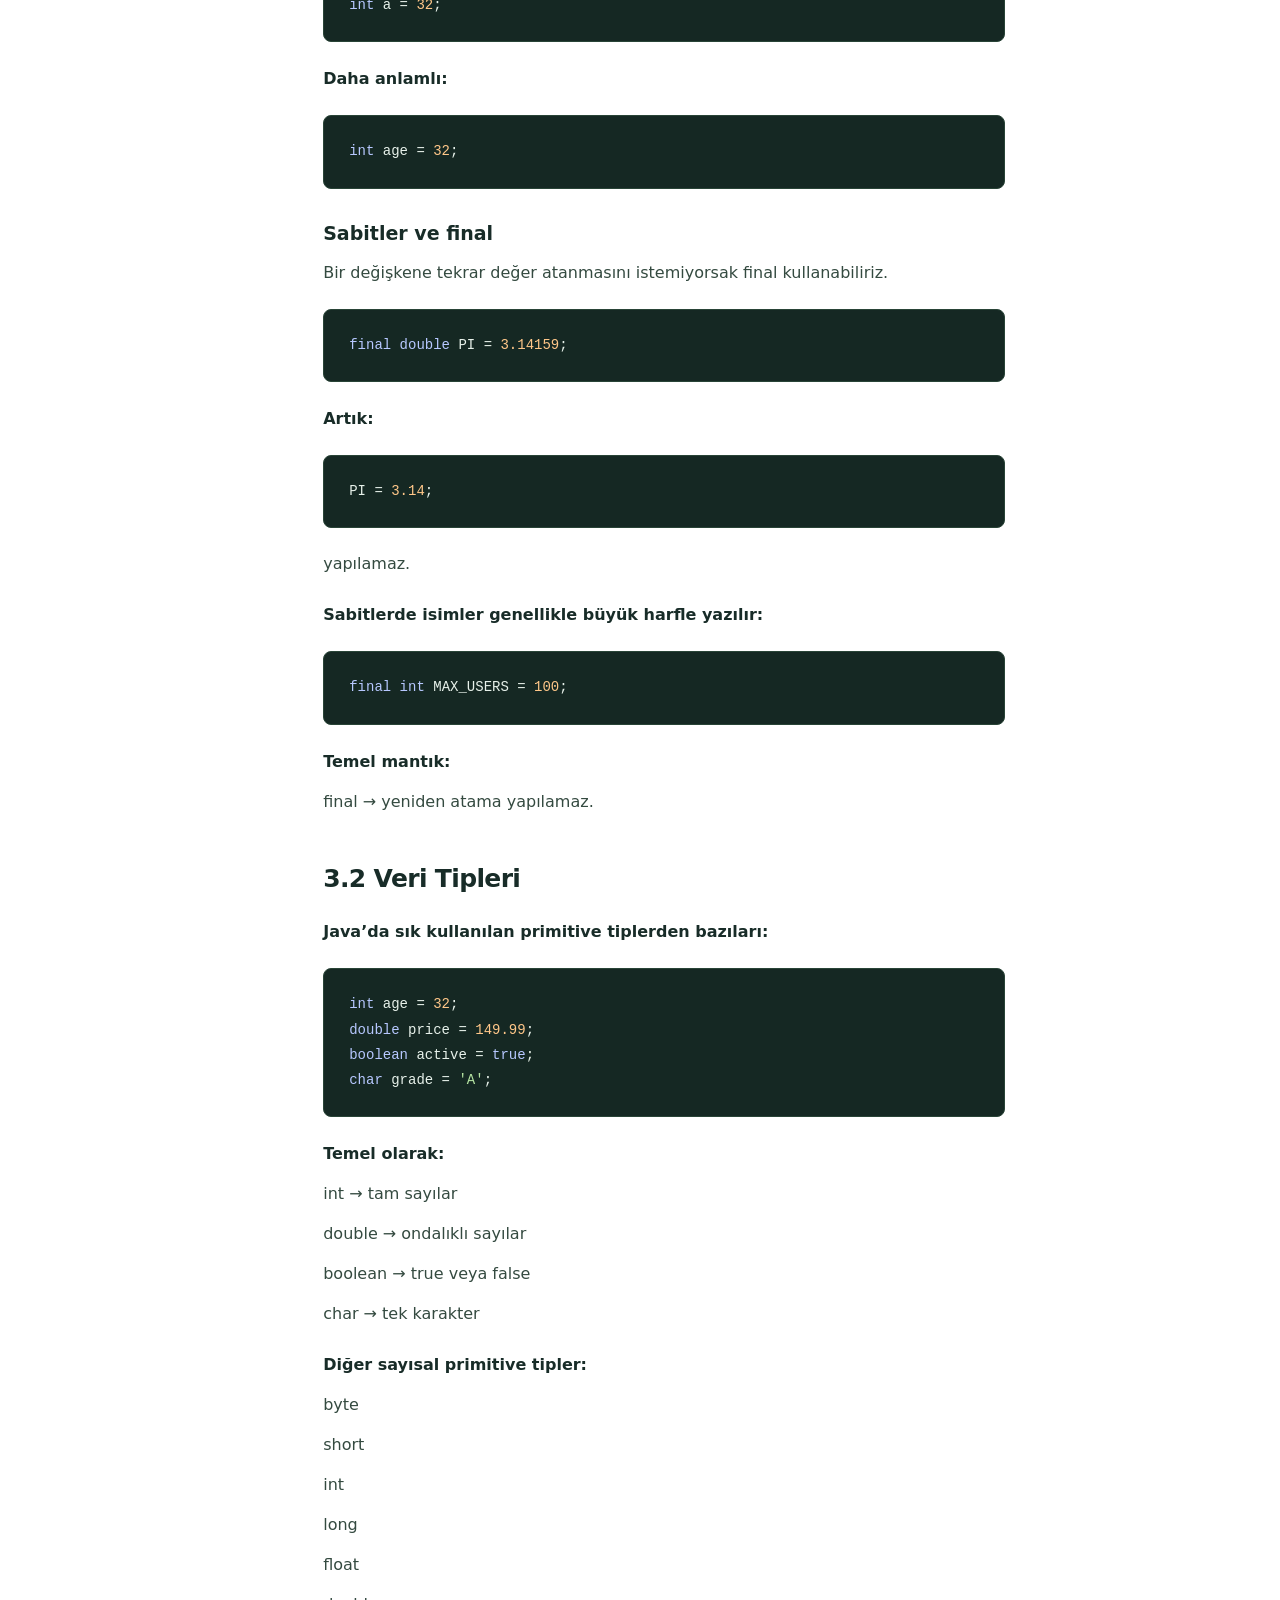
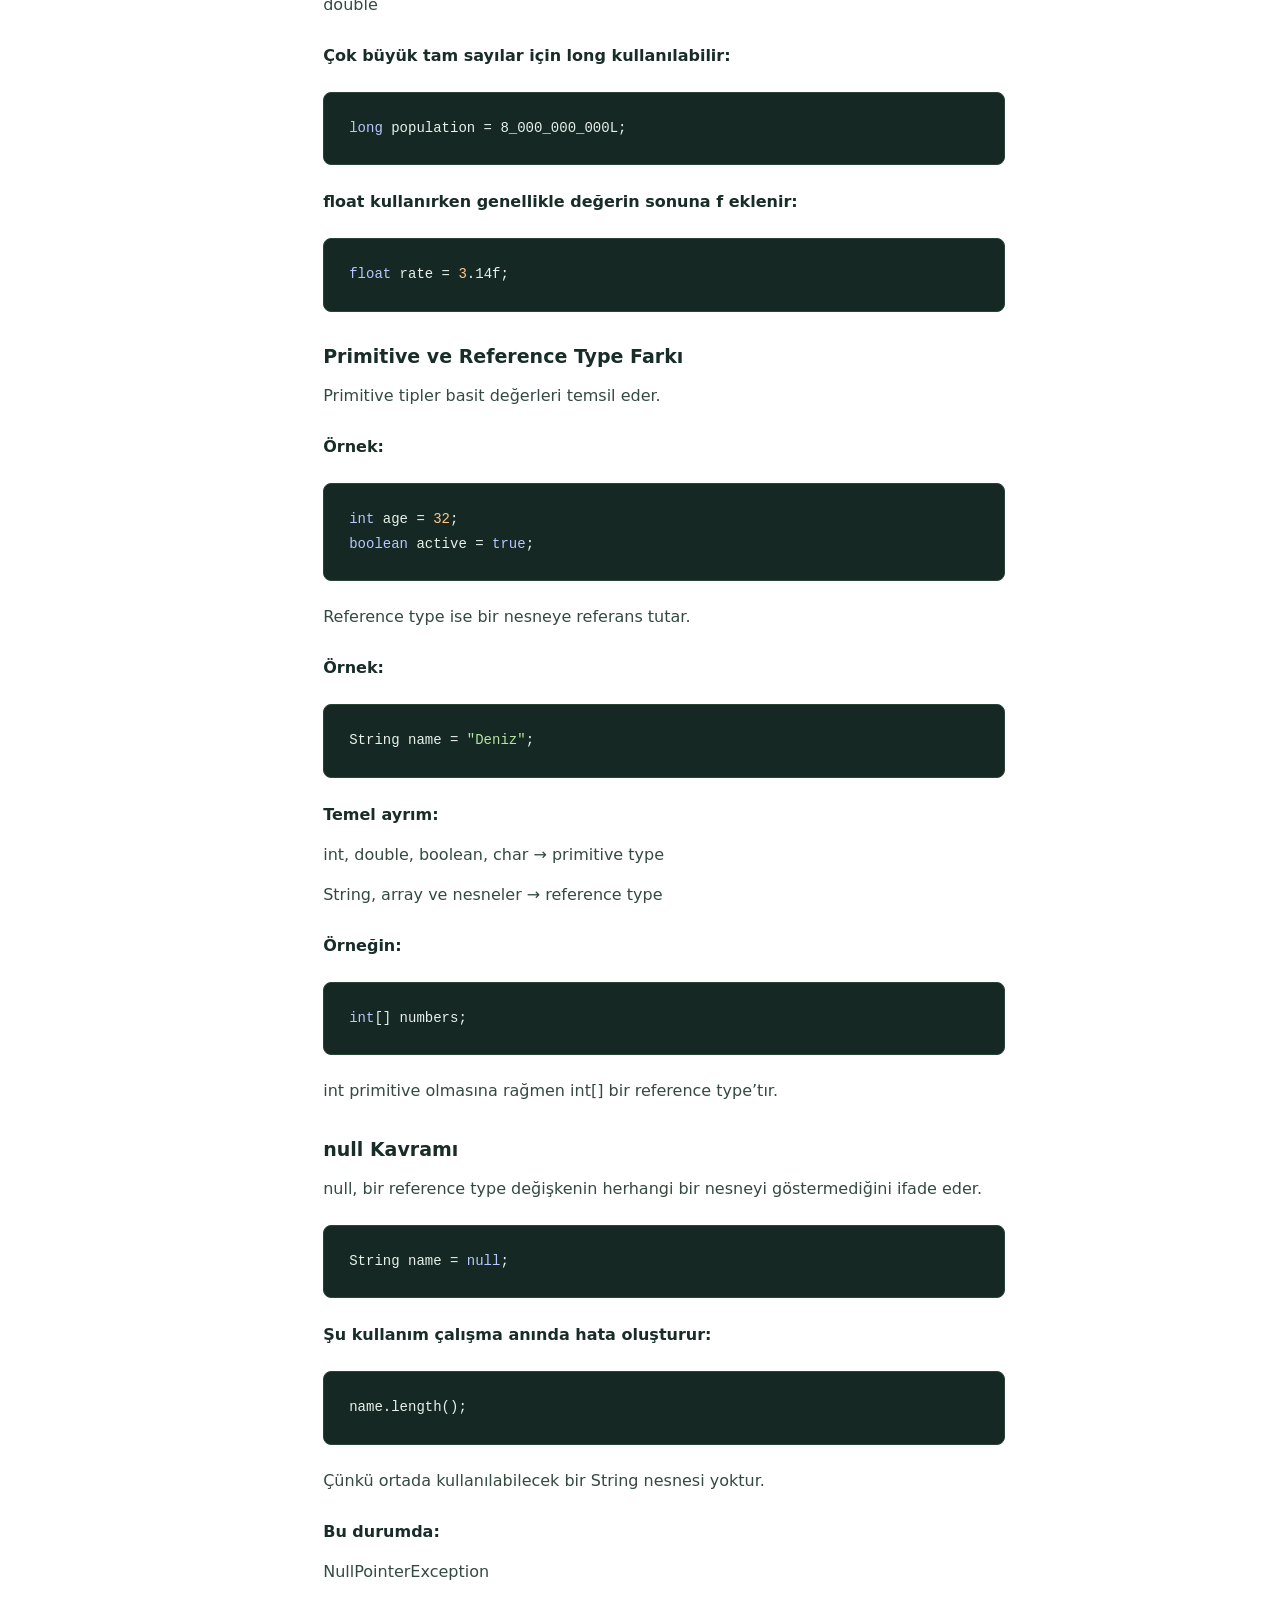
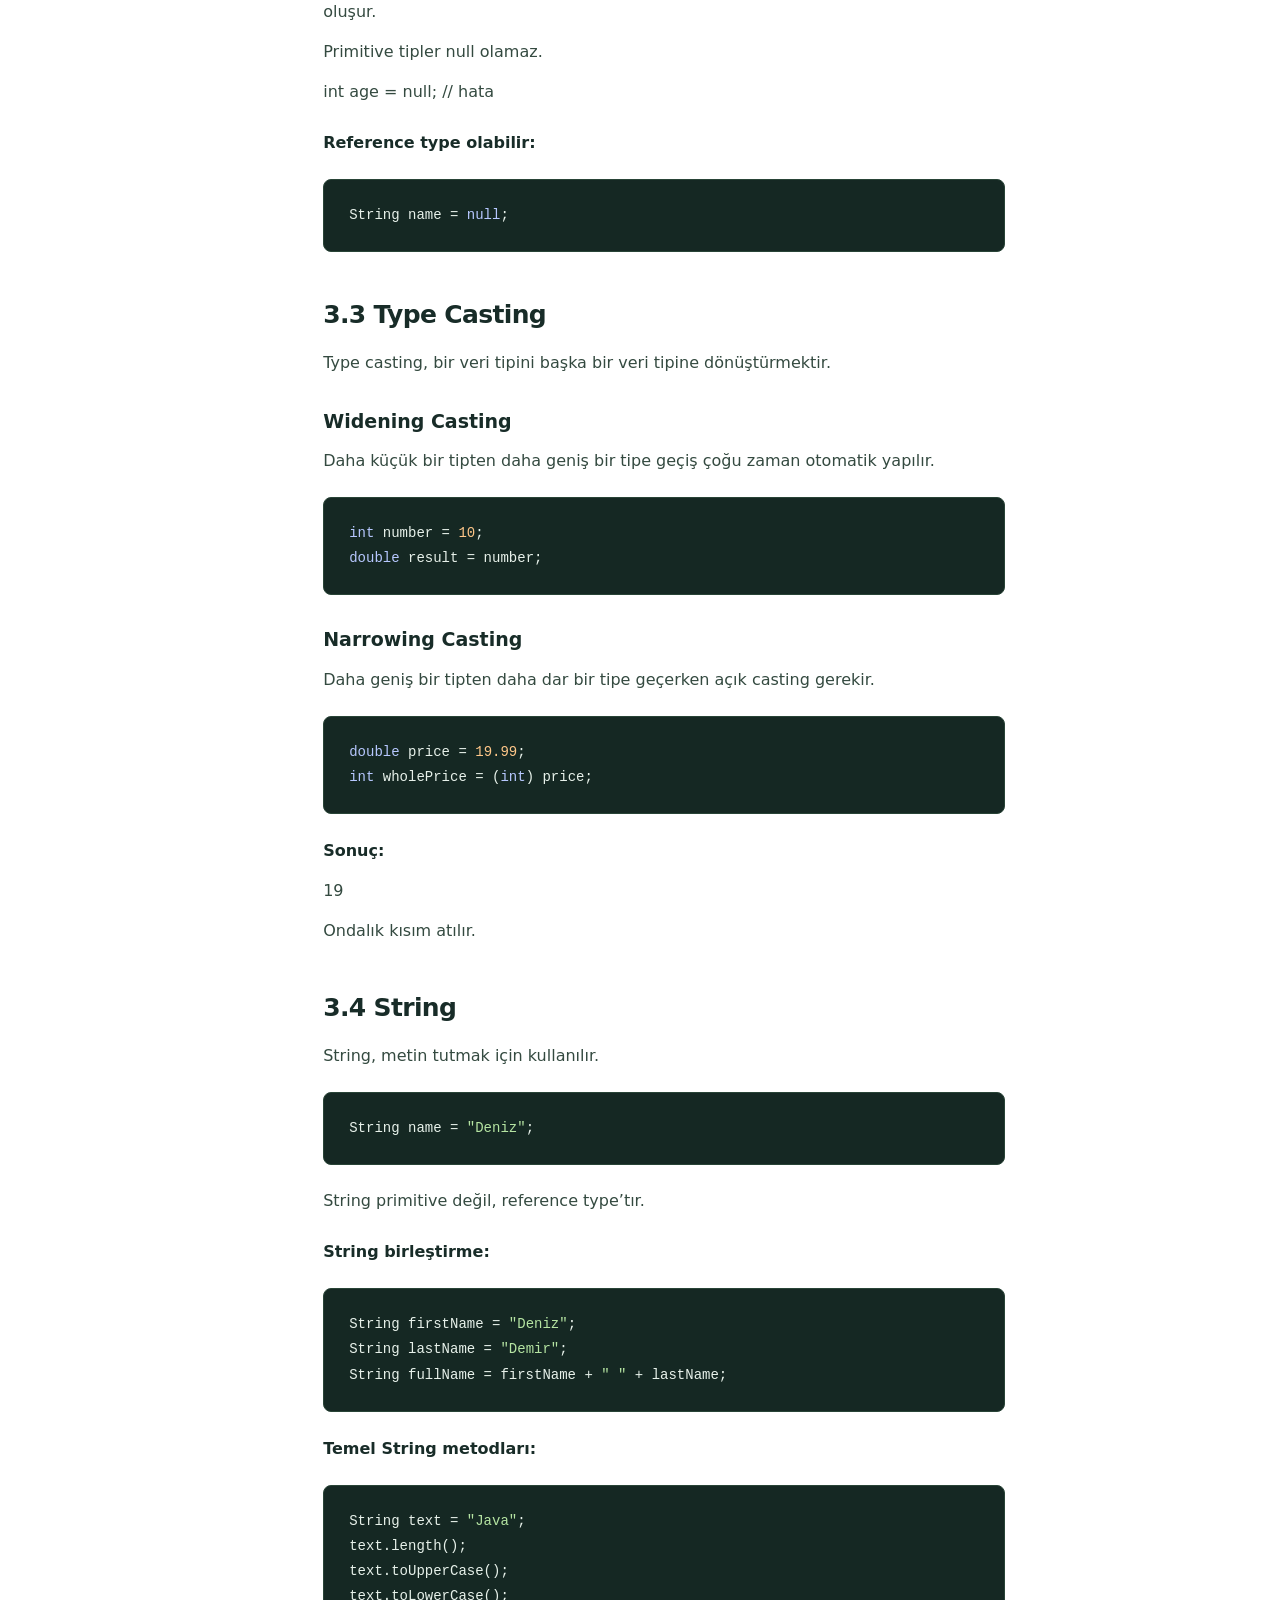
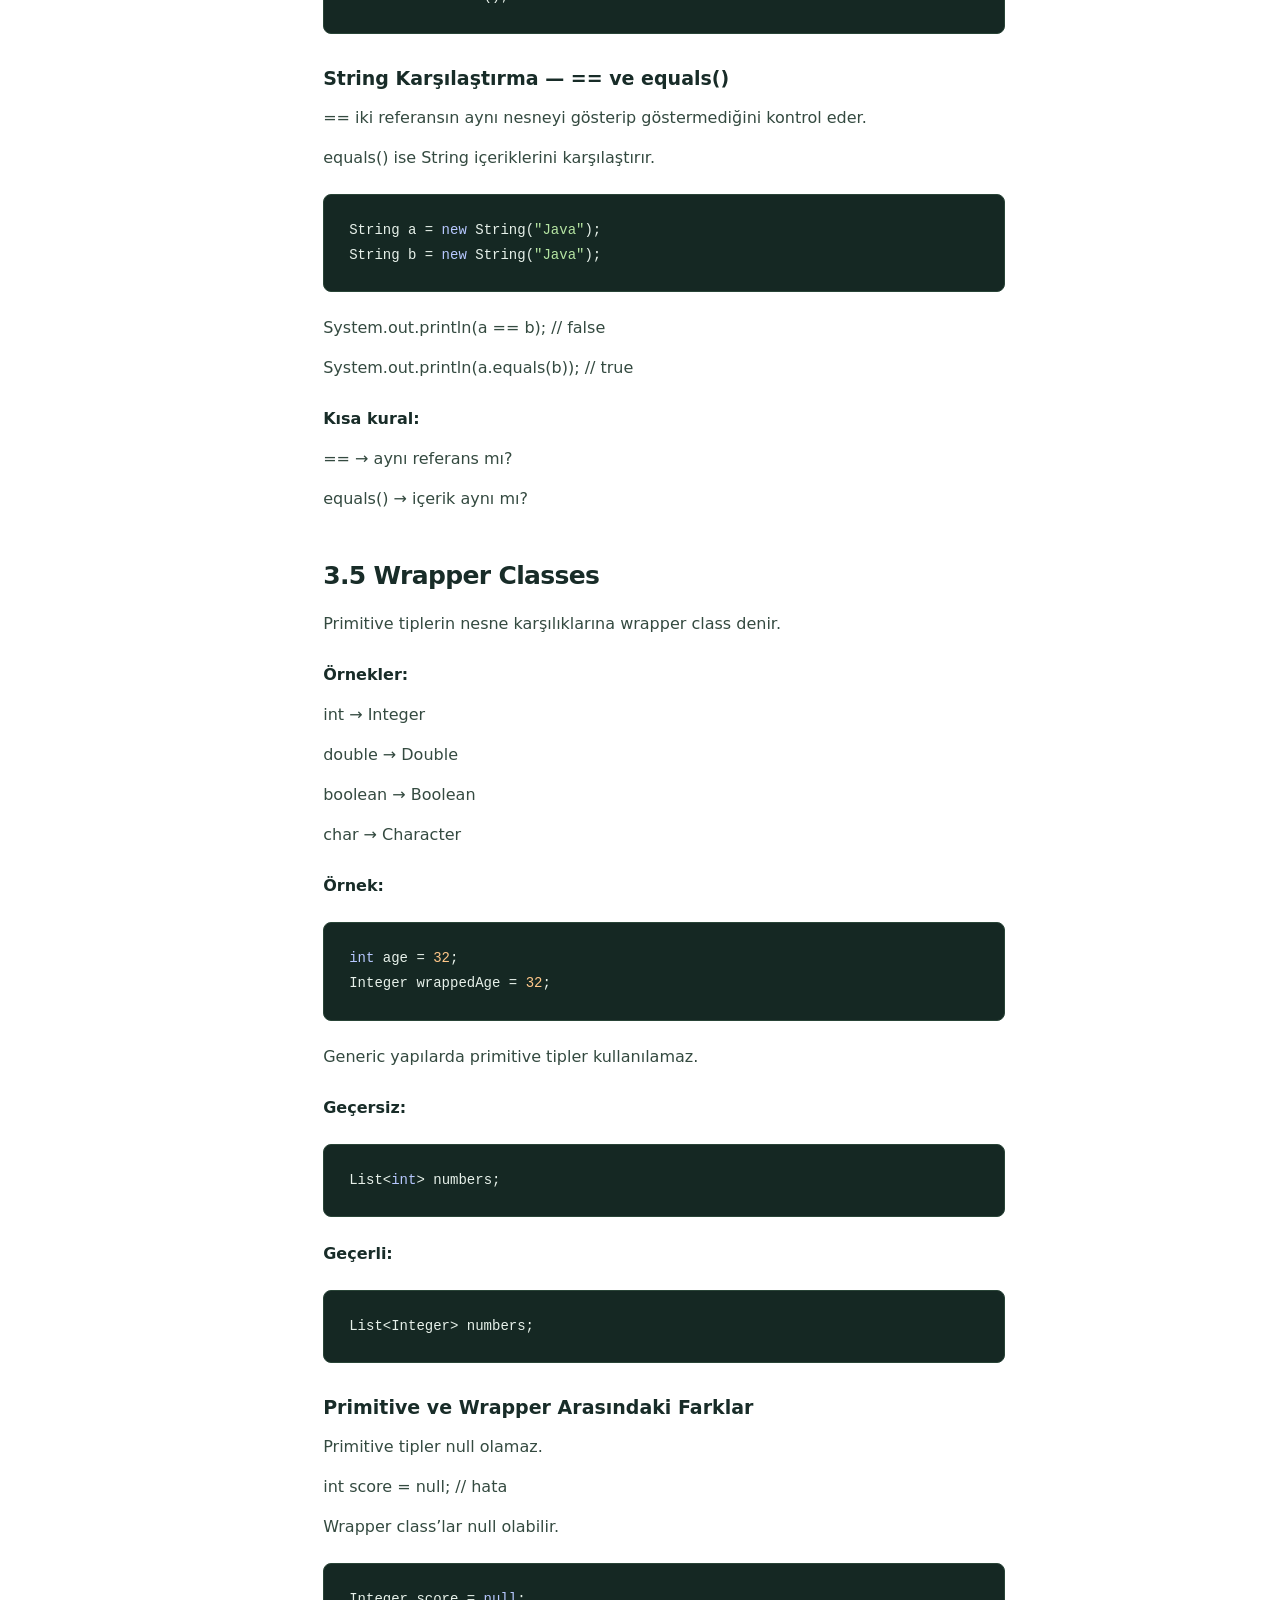
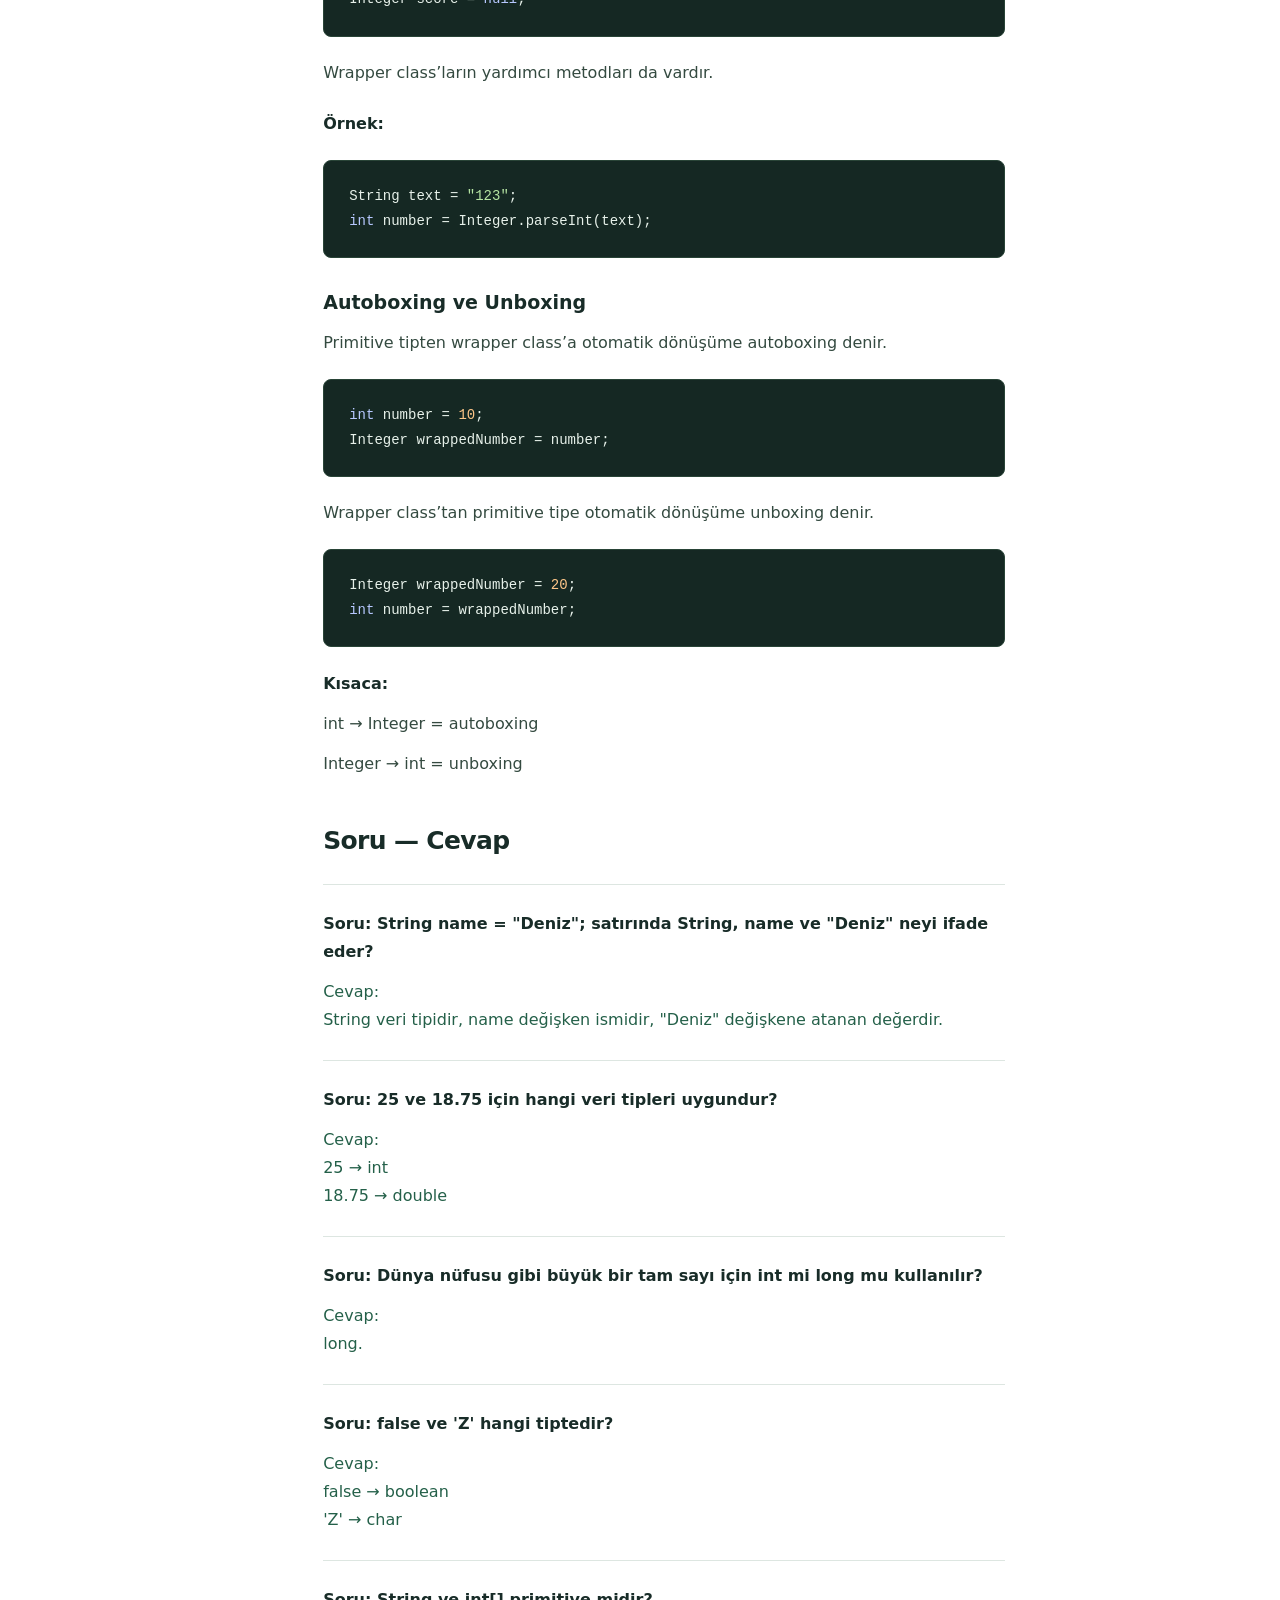
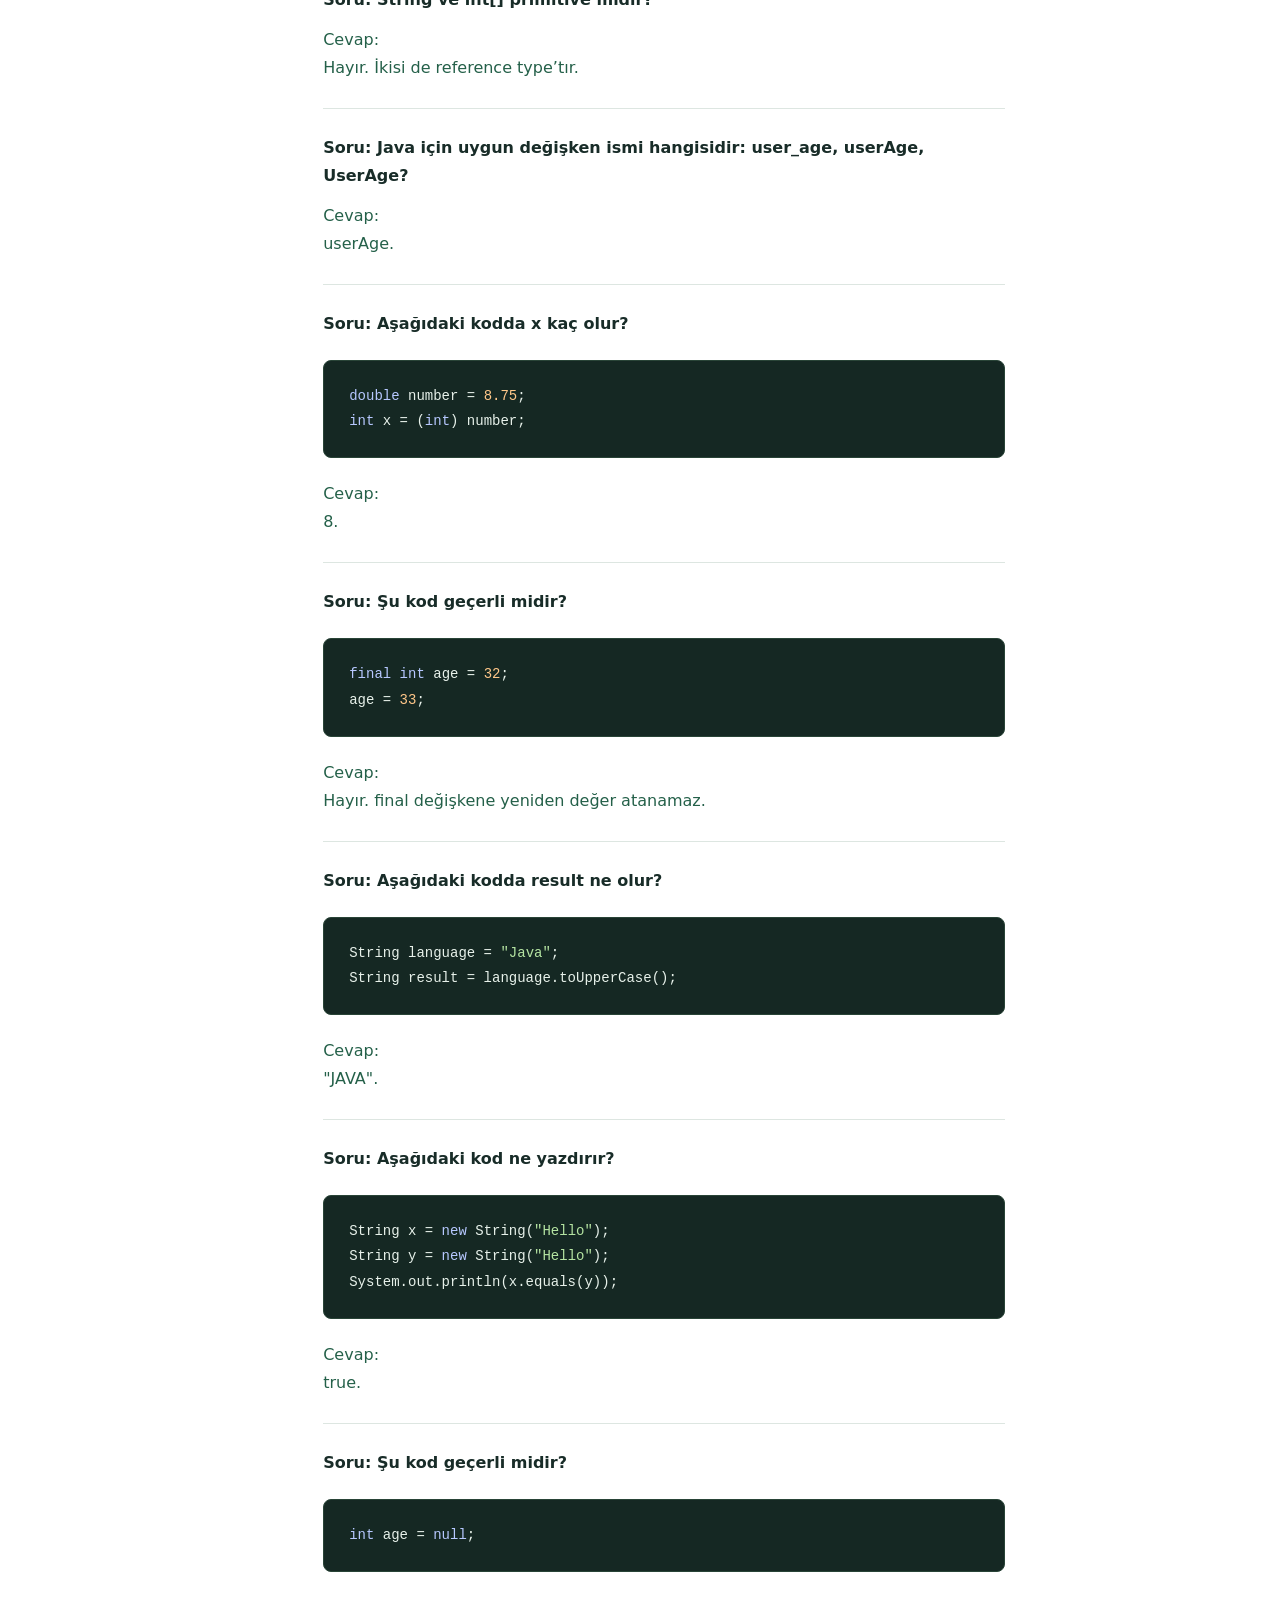
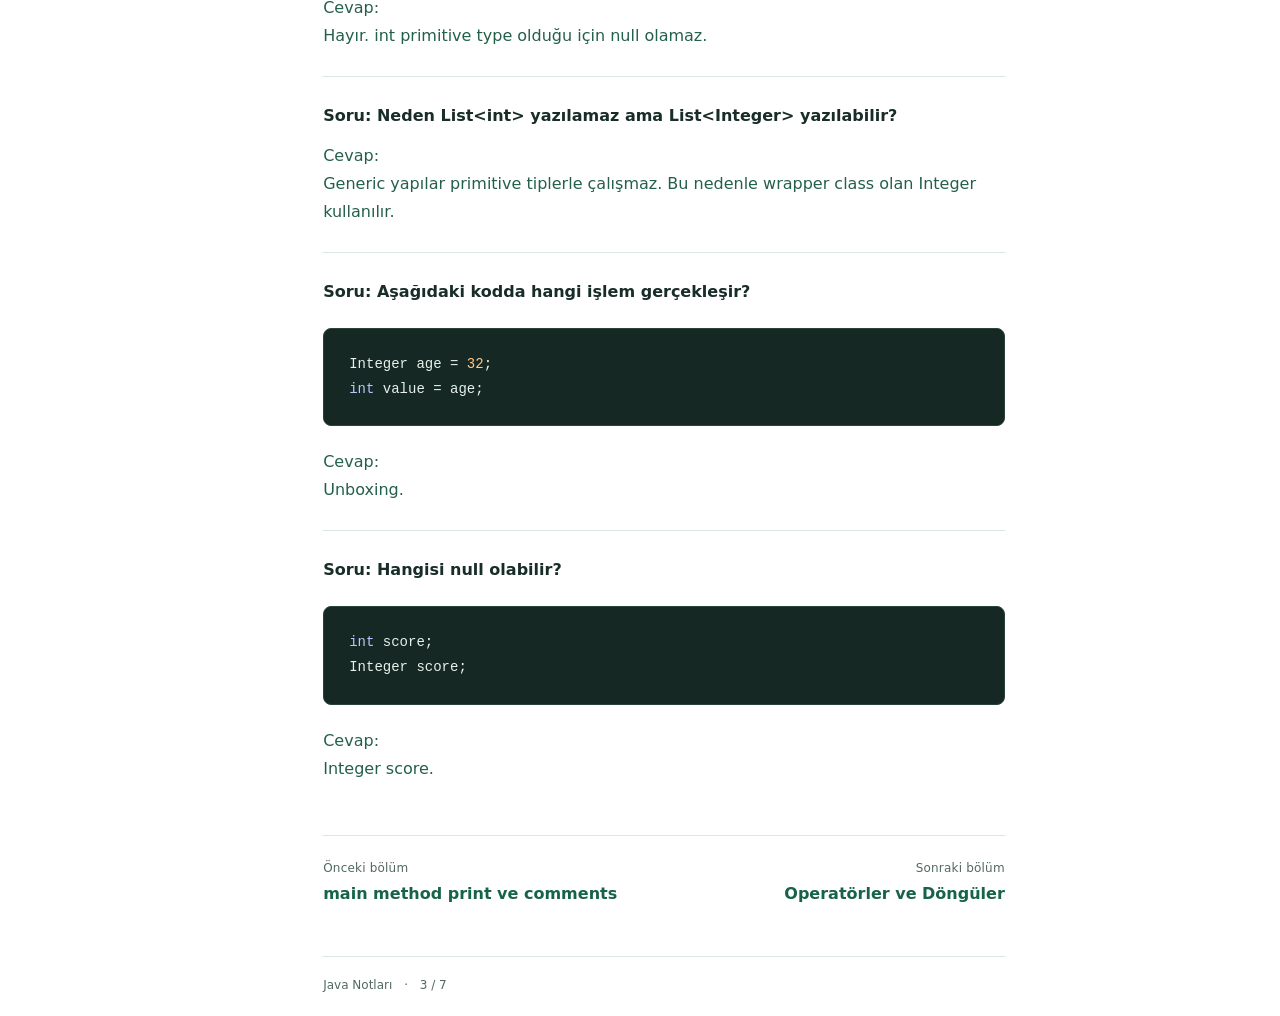
==== commit 6bc8b0d4: "Giris bolumunu genislet ve basliklari guncelle" ====
--- a/degiskenler.html
+++ b/degiskenler.html
@@ -4,10 +4,10 @@
 <title>Değişkenler ve Veri Tipleri · Java Notları</title>
 <meta name="description" content="Java konu anlatımları: Değişkenler ve Veri Tipleri. Türkçe açıklamalar, kod örnekleri ve soru cevaplar.">
 <meta name="theme-color" content="#173d32"><link rel="icon" href="favicon.svg" type="image/svg+xml">
-<link rel="stylesheet" href="style.css?v=2"><script src="app.js" defer></script></head>
+<link rel="stylesheet" href="style.css?v=3"><script src="app.js" defer></script></head>
 <body id="top"><a class="skip-link" href="#icerik">İçeriğe geç</a>
 <header class="topbar"><a class="brand" href="index.html"><span class="brand-mark" aria-hidden="true">J.</span><span>Java <strong>Notları</strong></span></a><span class="topbar-caption">Türkçe çalışma notları</span><button class="menu-toggle" type="button" aria-expanded="false" aria-controls="sidebar">☰ Konular</button></header>
-<div class="layout"><aside class="sidebar" id="sidebar"><p class="nav-label">KONU ANLATIMLARI</p><nav aria-label="Bölümler"><a href="index.html"><span class="chapter-number">01</span><span>Java Nasıl Çalışır?</span></a><a href="main-metodu.html"><span class="chapter-number">02</span><span>main method print ve comments</span></a><a href="degiskenler.html" aria-current="page"><span class="chapter-number">03</span><span>Değişkenler ve Veri Tipleri</span></a><a href="operatorler-donguler.html"><span class="chapter-number">04</span><span>Operatörler ve Döngüler</span></a><a href="koleksiyonlar-stream.html"><span class="chapter-number">05</span><span>Koleksiyonlar ve Stream API</span></a><a href="metotlar-oop.html"><span class="chapter-number">06</span><span>Metotlar ve OOP</span></a><a href="ileri-konular-api.html"><span class="chapter-number">07</span><span>Java’da İleri Konular ve Temel API’ler</span></a></nav><div class="sidebar-note"><span>JAVA TEMELLERİ</span><p>Çalışma mantığından<br>nesnelere.</p></div></aside>
+<div class="layout"><aside class="sidebar" id="sidebar"><p class="nav-label">KONU ANLATIMLARI</p><nav aria-label="Bölümler"><a href="index.html"><span class="chapter-number">01</span><span>Giriş</span></a><a href="main-metodu.html"><span class="chapter-number">02</span><span>main method print ve comments</span></a><a href="degiskenler.html" aria-current="page"><span class="chapter-number">03</span><span>Değişkenler ve Veri Tipleri</span></a><a href="operatorler-donguler.html"><span class="chapter-number">04</span><span>Operatörler ve Döngüler</span></a><a href="koleksiyonlar-stream.html"><span class="chapter-number">05</span><span>Koleksiyonlar ve Stream API</span></a><a href="metotlar-oop.html"><span class="chapter-number">06</span><span>Metotlar ve OOP</span></a><a href="ileri-konular-api.html"><span class="chapter-number">07</span><span>Java’da İleri Konular ve Temel API’ler</span></a></nav><div class="sidebar-note"><span>JAVA TEMELLERİ</span><p>Çalışma mantığından<br>nesnelere.</p></div></aside>
 <main id="icerik" tabindex="-1"><div class="chapter-heading"><p class="eyebrow">JAVA TEMELLERİ <span>/</span> BÖLÜM 03</p><h1>Değişkenler ve Veri Tipleri</h1></div>
 <details class="mobile-toc"><summary>Bu bölümde</summary><nav aria-label="Bölüm içi bağlantılar"><a href="#konu-1">3.1 Değişkenler</a><a href="#konu-2">3.2 Veri Tipleri</a><a href="#konu-5">3.3 Type Casting</a><a href="#konu-7">3.4 String</a><a href="#konu-10">3.5 Wrapper Classes</a><a href="#konu-13">Soru — Cevap</a></nav></details>
 <article><h2 id="konu-1">3.1 Değişkenler</h2><p class="">Değişken, program içinde bir değeri saklamak için kullanılan isimlendirilmiş alandır.</p><p class="label">Örnek:</p><pre class="code" tabindex="0" aria-label="Java kod örneği"><code><span class="keyword">int</span> age = <span class="number">32</span>;</code></pre><p class="label">Burada:</p><p class="">int → veri tipi</p><p class="">age → değişken adı</p><p class="">32 → değişkene atanan değer</p><p class="label">Bir değişkenin değeri sonradan değişebilir:</p><pre class="code" tabindex="0" aria-label="Java kod örneği"><code><span class="keyword">int</span> age = <span class="number">32</span>;
--- a/style.css
+++ b/style.css
@@ -1,7 +1,10 @@
 :root{--ink:#182c28;--muted:#526960;--green:#176347;--line:#dde6e1;--nav:#f4f7f5;--code:#152823;font-family:system-ui,-apple-system,"Segoe UI",sans-serif;color:var(--ink);background:#fff;font-synthesis:none;color-scheme:light}
-*{box-sizing:border-box}html{scroll-padding-top:100px}body{margin:0;font-size:16px;line-height:1.75}a{color:inherit;text-decoration:none}button{font:inherit}a:focus-visible,button:focus-visible,summary:focus-visible,pre:focus-visible{outline:3px solid #c77913;outline-offset:4px}::selection{background:#ceeadd}.skip-link{position:fixed;top:-100px;left:20px;background:var(--ink);color:#fff;padding:10px 20px;z-index:10}.skip-link:focus{top:12px}.topbar{height:78px;position:sticky;top:0;z-index:5;display:flex;align-items:center;justify-content:space-between;padding:0 34px;border-bottom:1px solid var(--line);background:#fff}.brand{display:flex;align-items:center;gap:12px;font-size:22px;letter-spacing:-.7px}.brand strong{font-weight:450}.brand-mark{display:grid;place-items:center;width:39px;height:39px;background:#173d32;color:white;border-radius:9px;font-family:Georgia,serif;font-size:29px;font-weight:bold}.topbar-caption{font-size:14px;color:var(--muted)}.menu-toggle{display:none}.layout{display:grid;grid-template-columns:272px minmax(0,1fr) 224px;max-width:1600px;margin:auto}.sidebar{position:sticky;top:78px;height:calc(100dvh - 78px);overflow:auto;background:var(--nav);border-right:1px solid var(--line);padding:34px 18px;display:flex;flex-direction:column}.nav-label{font-size:12px;font-weight:750;letter-spacing:1.4px;color:var(--muted);margin:0 14px 18px}.sidebar nav{display:grid;gap:6px}.sidebar nav a{display:flex;align-items:baseline;gap:12px;padding:13px 14px;border-radius:7px;font-size:14px;font-weight:400;line-height:1.5;color:#41544d;border:1px solid transparent}.sidebar nav a:hover{background:#e7efe9}.sidebar nav a[aria-current]{background:#fff;border-color:#d4e1d8;color:#155b40;box-shadow:0 2px 4px #173d3206}.chapter-number{font-variant-numeric:tabular-nums;font-size:12px;color:#617b6e}.sidebar-note{margin:55px 14px 0;border-top:1px solid #d5dfd9;padding-top:23px}.sidebar-note span{font-size:11px;letter-spacing:1.3px;color:var(--muted);font-weight:700}.sidebar-note p{font-family:Georgia,serif;font-size:23px;line-height:1.5;margin:9px 0;color:#284a3c}main{min-width:0;padding:47px clamp(24px,4vw,65px) 20px;max-width:940px;width:100%;margin:0 auto}.eyebrow{font-size:12px;font-weight:700;color:var(--green);letter-spacing:1.4px;margin:0 0 17px}.eyebrow span{margin:0 10px;color:#93a69b}h1{font-size:clamp(30px,3.1vw,43px);font-weight:720;line-height:1.2;letter-spacing:-1.5px;margin:0;max-width:720px}.chapter-heading{border-bottom:1px solid var(--line);padding-bottom:31px;margin-bottom:34px}h2{font-size:25px;line-height:1.35;letter-spacing:-.65px;margin:46px 0 17px;font-weight:680;scroll-margin-top:100px}article>h2:first-child{margin-top:0}h3{font-size:19px;line-height:1.5;margin:30px 0 12px}p{margin:12px 0;overflow-wrap:anywhere}article p{color:#344a40}.label{font-weight:650;margin-top:23px;color:var(--ink)}.question{border-top:1px solid var(--line);padding-top:25px;margin-top:26px;font-weight:650;color:var(--ink)}.answer{color:#246049;white-space:normal}pre{max-width:100%;overflow:auto;tab-size:4;border-radius:8px;padding:23px 25px;line-height:1.8;font-size:14px;margin:22px 0;font-family:Consolas,"Cascadia Code",monospace}.code{background:var(--code);color:#e7f1ea;border:1px solid #294437}.code code{font:inherit}.keyword{color:#b7c8ff}.string{color:#b5e4a2}.number{color:#ffc789}.comment{color:#9dafaa}.flow{background:#f2f6f3;border:1px solid var(--line);color:#254b38}.toc{position:sticky;top:78px;height:calc(100dvh - 78px);overflow:auto;padding:46px 20px 30px 0}.toc .nav-label{margin-left:14px}.toc nav{border-left:1px solid var(--line);display:grid}.toc a{padding:6px 14px;font-size:13px;line-height:1.55;color:var(--muted);overflow-wrap:anywhere}.toc a:hover{color:var(--green);background:#f4f7f5}.pagination{display:flex;justify-content:space-between;gap:20px;margin-top:52px;padding-top:23px;border-top:1px solid var(--line)}.pagination a{max-width:48%;font-weight:650;color:var(--green);line-height:1.5}.pagination a:last-child{text-align:right}.pagination small{display:block;font-size:12px;letter-spacing:.2px;color:var(--muted);font-weight:400;margin-bottom:5px}footer{color:var(--muted);font-size:12px;margin-top:50px;padding-top:18px;border-top:1px solid var(--line)}footer span{padding:0 8px}.mobile-toc{display:none}
+*{box-sizing:border-box}html{scroll-padding-top:100px}body{margin:0;font-size:16px;line-height:1.75}a{color:inherit;text-decoration:none}button{font:inherit}a:focus-visible,button:focus-visible,summary:focus-visible,pre:focus-visible{outline:3px solid #c77913;outline-offset:4px}::selection{background:#ceeadd}.skip-link{position:fixed;top:-100px;left:20px;background:var(--ink);color:#fff;padding:10px 20px;z-index:10}.skip-link:focus{top:12px}.topbar{height:78px;position:sticky;top:0;z-index:5;display:flex;align-items:center;justify-content:space-between;padding:0 34px;border-bottom:1px solid var(--line);background:#fff}.brand{display:flex;align-items:center;gap:12px;font-size:22px;letter-spacing:-.7px}.brand strong{font-weight:450}.brand-mark{display:grid;place-items:center;width:39px;height:39px;background:#173d32;color:white;border-radius:9px;font-family:Georgia,serif;font-size:29px;font-weight:bold}.topbar-caption{font-size:14px;color:var(--muted)}.menu-toggle{display:none}.layout{display:grid;grid-template-columns:272px minmax(0,1fr) 224px;max-width:1600px;margin:auto}.sidebar{position:sticky;top:78px;height:calc(100dvh - 78px);overflow:auto;background:var(--nav);border-right:1px solid var(--line);padding:34px 18px;display:flex;flex-direction:column}.nav-label{font-size:12px;font-weight:750;letter-spacing:1.4px;color:var(--muted);margin:0 14px 18px}.sidebar nav{display:grid;gap:6px}.sidebar nav a{display:flex;align-items:baseline;gap:12px;padding:13px 14px;border-radius:7px;font-size:14px;font-weight:400;line-height:1.5;color:#41544d;border:1px solid transparent}.sidebar nav a:hover{background:#e7efe9}.sidebar nav a[aria-current]{font-size:14px;font-weight:400;line-height:1.5;background:#fff;border-color:#d4e1d8;color:#155b40;box-shadow:0 2px 4px #173d3206}.chapter-number{font-variant-numeric:tabular-nums;font-size:12px;color:#617b6e}.sidebar-note{margin:55px 14px 0;border-top:1px solid #d5dfd9;padding-top:23px}.sidebar-note span{font-size:11px;letter-spacing:1.3px;color:var(--muted);font-weight:700}.sidebar-note p{font-family:Georgia,serif;font-size:23px;line-height:1.5;margin:9px 0;color:#284a3c}main{min-width:0;padding:47px clamp(24px,4vw,65px) 20px;max-width:940px;width:100%;margin:0 auto}.eyebrow{font-size:12px;font-weight:700;color:var(--green);letter-spacing:1.4px;margin:0 0 17px}.eyebrow span{margin:0 10px;color:#93a69b}h1{font-size:clamp(30px,3.1vw,43px);font-weight:720;line-height:1.2;letter-spacing:-1.5px;margin:0;max-width:720px}.chapter-heading{border-bottom:1px solid var(--line);padding-bottom:31px;margin-bottom:34px}h2{font-size:25px;line-height:1.35;letter-spacing:-.65px;margin:46px 0 17px;font-weight:680;scroll-margin-top:100px}article>h2:first-child{margin-top:0}h3{font-size:19px;line-height:1.5;margin:30px 0 12px}p{margin:12px 0;overflow-wrap:anywhere}article p{color:#344a40}.label{font-weight:650;margin-top:23px;color:var(--ink)}.question{border-top:1px solid var(--line);padding-top:25px;margin-top:26px;font-weight:650;color:var(--ink)}.answer{color:#246049;white-space:normal}pre{max-width:100%;overflow:auto;tab-size:4;border-radius:8px;padding:23px 25px;line-height:1.8;font-size:14px;margin:22px 0;font-family:Consolas,"Cascadia Code",monospace}.code{background:var(--code);color:#e7f1ea;border:1px solid #294437}.code code{font:inherit}.keyword{color:#b7c8ff}.string{color:#b5e4a2}.number{color:#ffc789}.comment{color:#9dafaa}.flow{background:#f2f6f3;border:1px solid var(--line);color:#254b38}.toc{position:sticky;top:78px;height:calc(100dvh - 78px);overflow:auto;padding:46px 20px 30px 0}.toc .nav-label{margin-left:14px}.toc nav{border-left:1px solid var(--line);display:grid}.toc a{padding:6px 14px;font-size:13px;line-height:1.55;color:var(--muted);overflow-wrap:anywhere}.toc a:hover{color:var(--green);background:#f4f7f5}.pagination{display:flex;justify-content:space-between;gap:20px;margin-top:52px;padding-top:23px;border-top:1px solid var(--line)}.pagination a{max-width:48%;font-weight:650;color:var(--green);line-height:1.5}.pagination a:last-child{text-align:right}.pagination small{display:block;font-size:12px;letter-spacing:.2px;color:var(--muted);font-weight:400;margin-bottom:5px}footer{color:var(--muted);font-size:12px;margin-top:50px;padding-top:18px;border-top:1px solid var(--line)}footer span{padding:0 8px}.mobile-toc{display:none}
 @media(min-width:1600px){.layout{border-left:1px solid var(--line);border-right:1px solid var(--line)}}
 @media(max-width:1150px){.layout{grid-template-columns:248px minmax(0,1fr)}.toc{display:none}.mobile-toc{display:block;margin-bottom:30px;border-bottom:1px solid var(--line);padding-bottom:18px}.mobile-toc summary{cursor:pointer;color:var(--green);font-size:14px;font-weight:600}.mobile-toc nav{display:grid;gap:9px;margin:18px 0;font-size:14px}.mobile-toc a{color:var(--muted)}main{padding:36px 35px}}
 @media(max-width:760px){.topbar{height:66px;padding:0 19px;gap:12px}.brand{font-size:20px}.brand-mark{height:34px;width:34px;font-size:25px}.topbar-caption{display:none}.menu-toggle{display:block;background:#f4f7f5;color:#173d32;border:1px solid #d6e1d9;border-radius:6px;padding:7px 12px;font-size:14px;cursor:pointer}.layout{display:block}.sidebar{position:static;display:none;height:auto;max-height:calc(100dvh - 66px);padding:22px 18px;border-bottom:1px solid var(--line);border-right:0}.sidebar.is-open{display:block}.sidebar-note{display:none}main{padding:31px 21px 24px}.eyebrow{font-size:11px;letter-spacing:1px}h1{font-size:32px;letter-spacing:-1px}.chapter-heading{padding-bottom:26px;margin-bottom:22px}h2{font-size:24px;margin-top:38px}pre{padding:18px 16px;font-size:13px;border-radius:7px}.pagination{font-size:14px;gap:15px}body{font-size:16px}.no-js .sidebar{display:block}.no-js .menu-toggle{display:none}}
 article a{color:var(--green);text-decoration:underline;text-underline-offset:3px}article a:hover{text-decoration-thickness:2px}article p code,article li code{font-family:Consolas,"Cascadia Code",monospace;font-size:.9em;background:#edf3ef;padding:2px 5px;border-radius:4px;overflow-wrap:anywhere}.intro-list{padding-left:23px;color:#344a40}.intro-list li{padding-left:4px;margin:12px 0;overflow-wrap:anywhere}
 @media print{.topbar,.sidebar,.toc,.mobile-toc,.pagination,footer{display:none}.layout{display:block}main{max-width:none;padding:0}.code{background:#f3f3f3;color:#111;white-space:pre-wrap;break-inside:avoid}.keyword,.string,.number,.comment{color:#111}h2,h3{break-after:avoid}}
+
+/* Keep menu typography identical in every selection state. */
+.sidebar nav a span{font-weight:400}.sidebar nav a .chapter-number{flex-shrink:0}
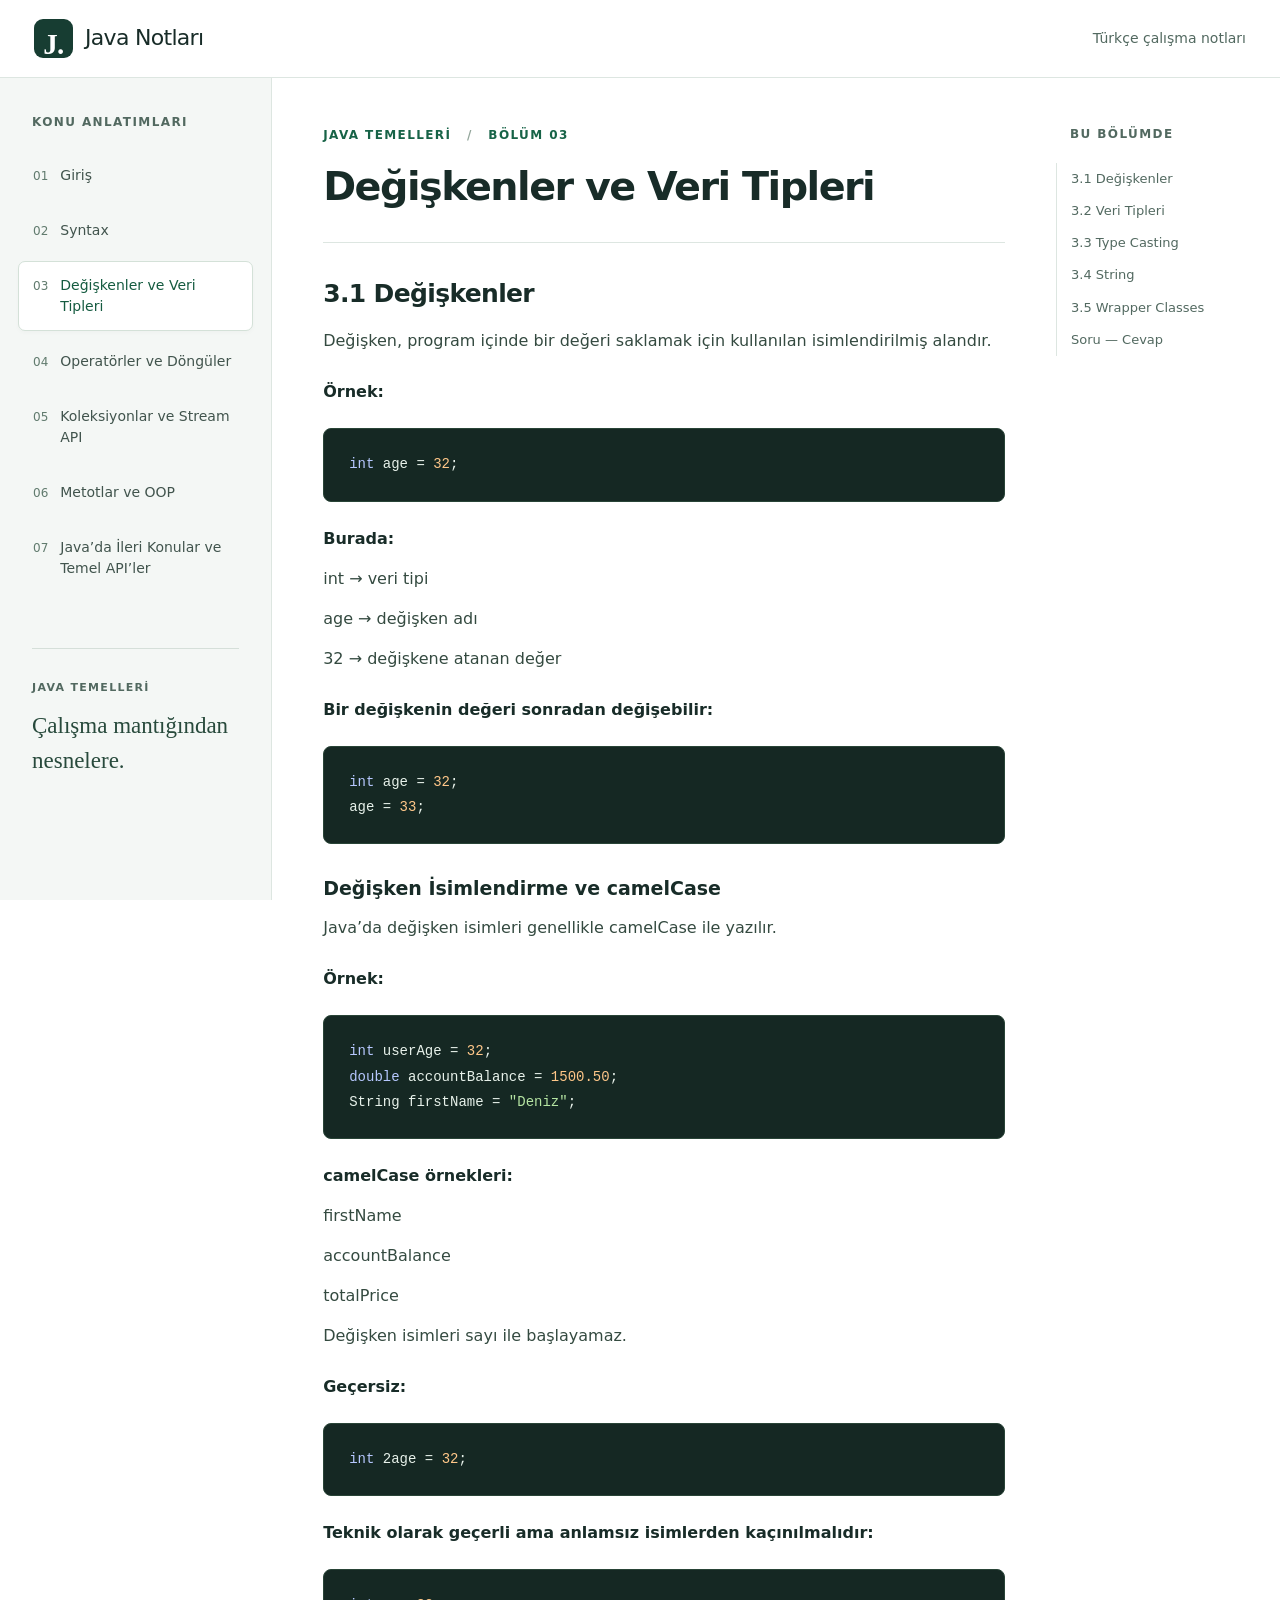
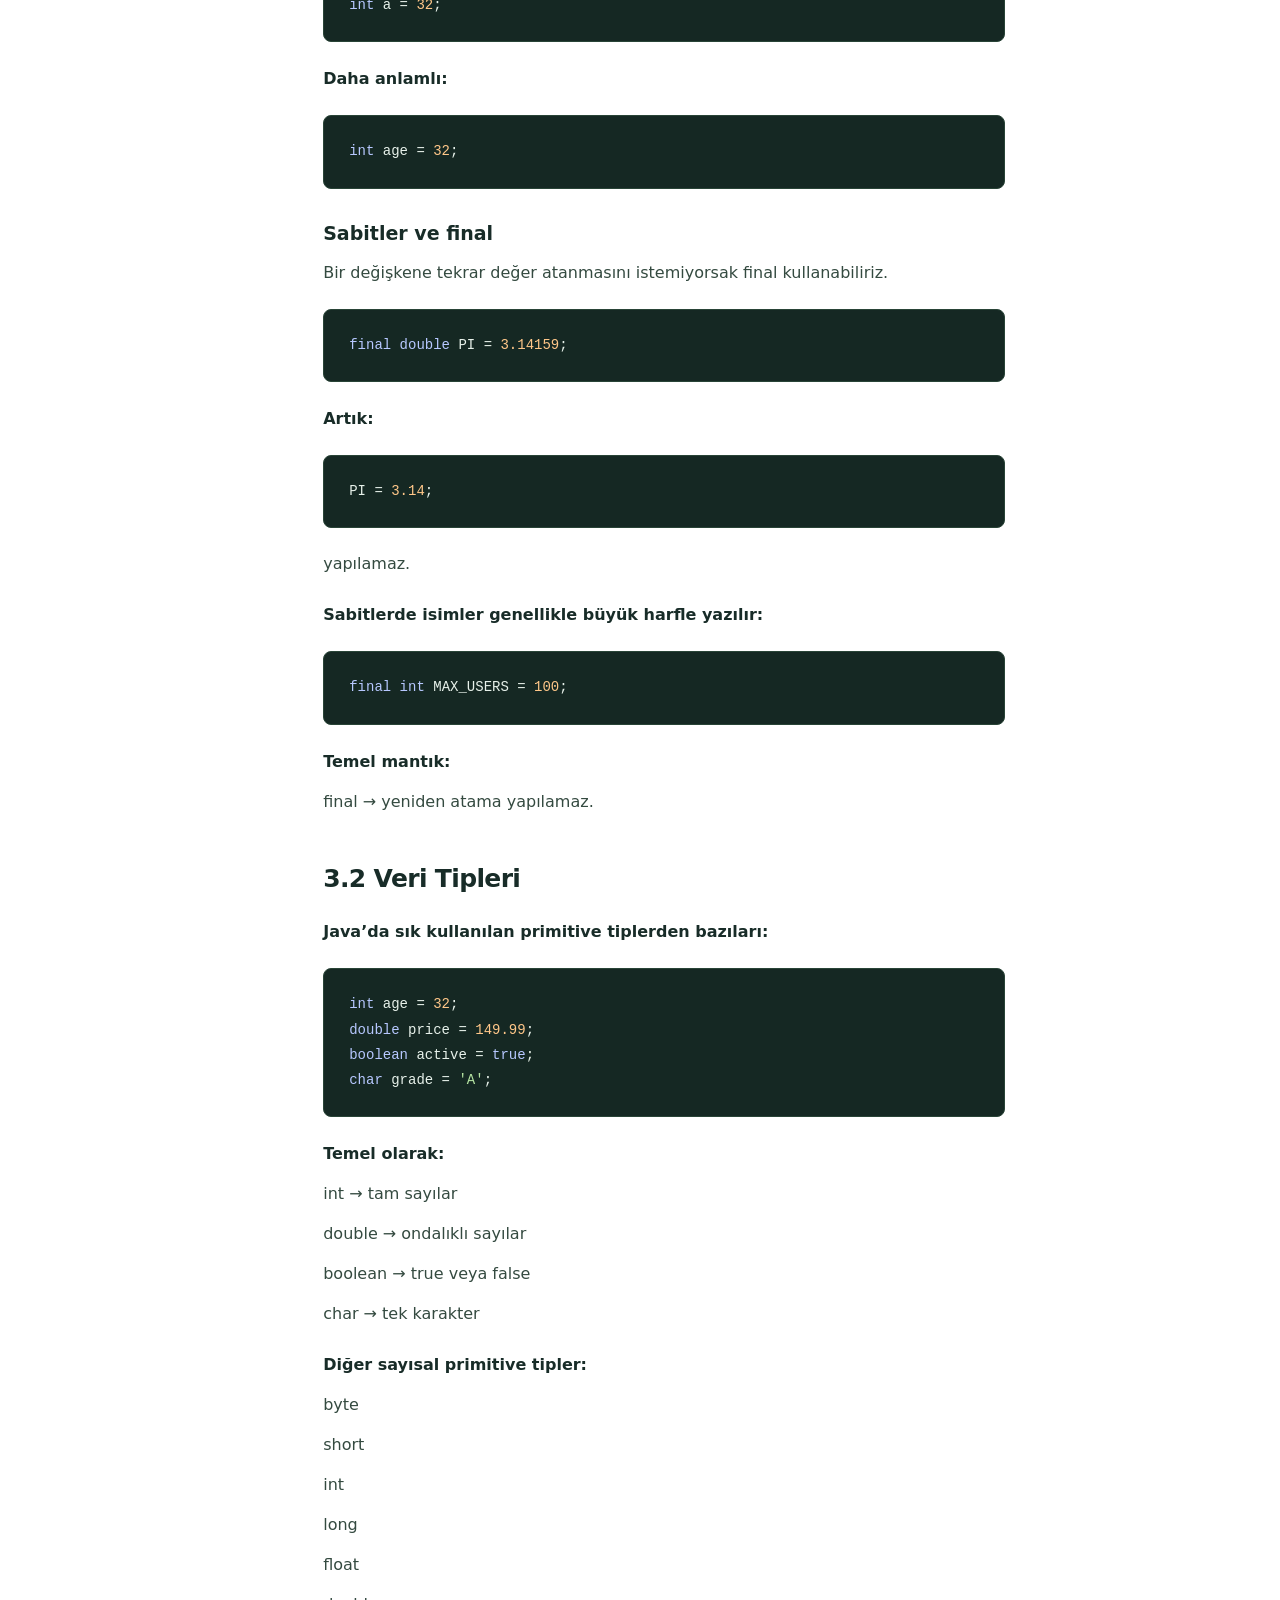
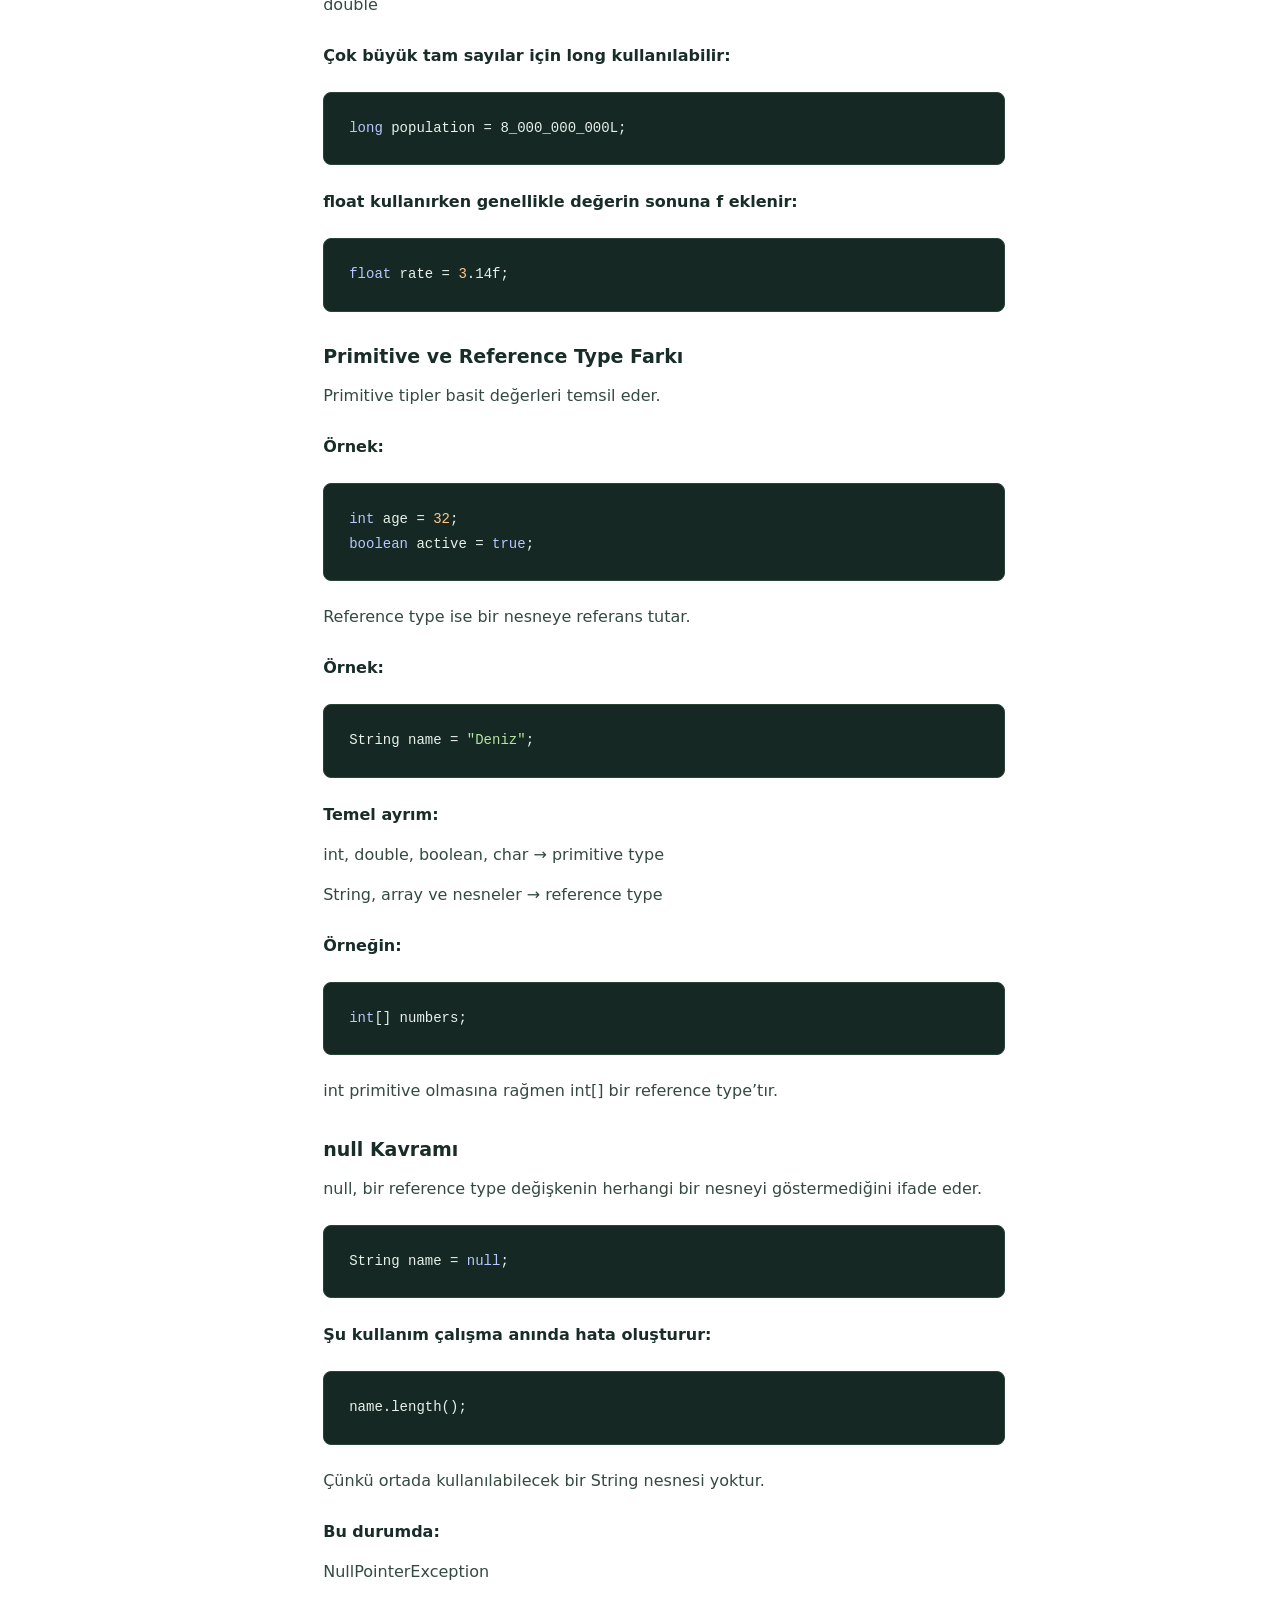
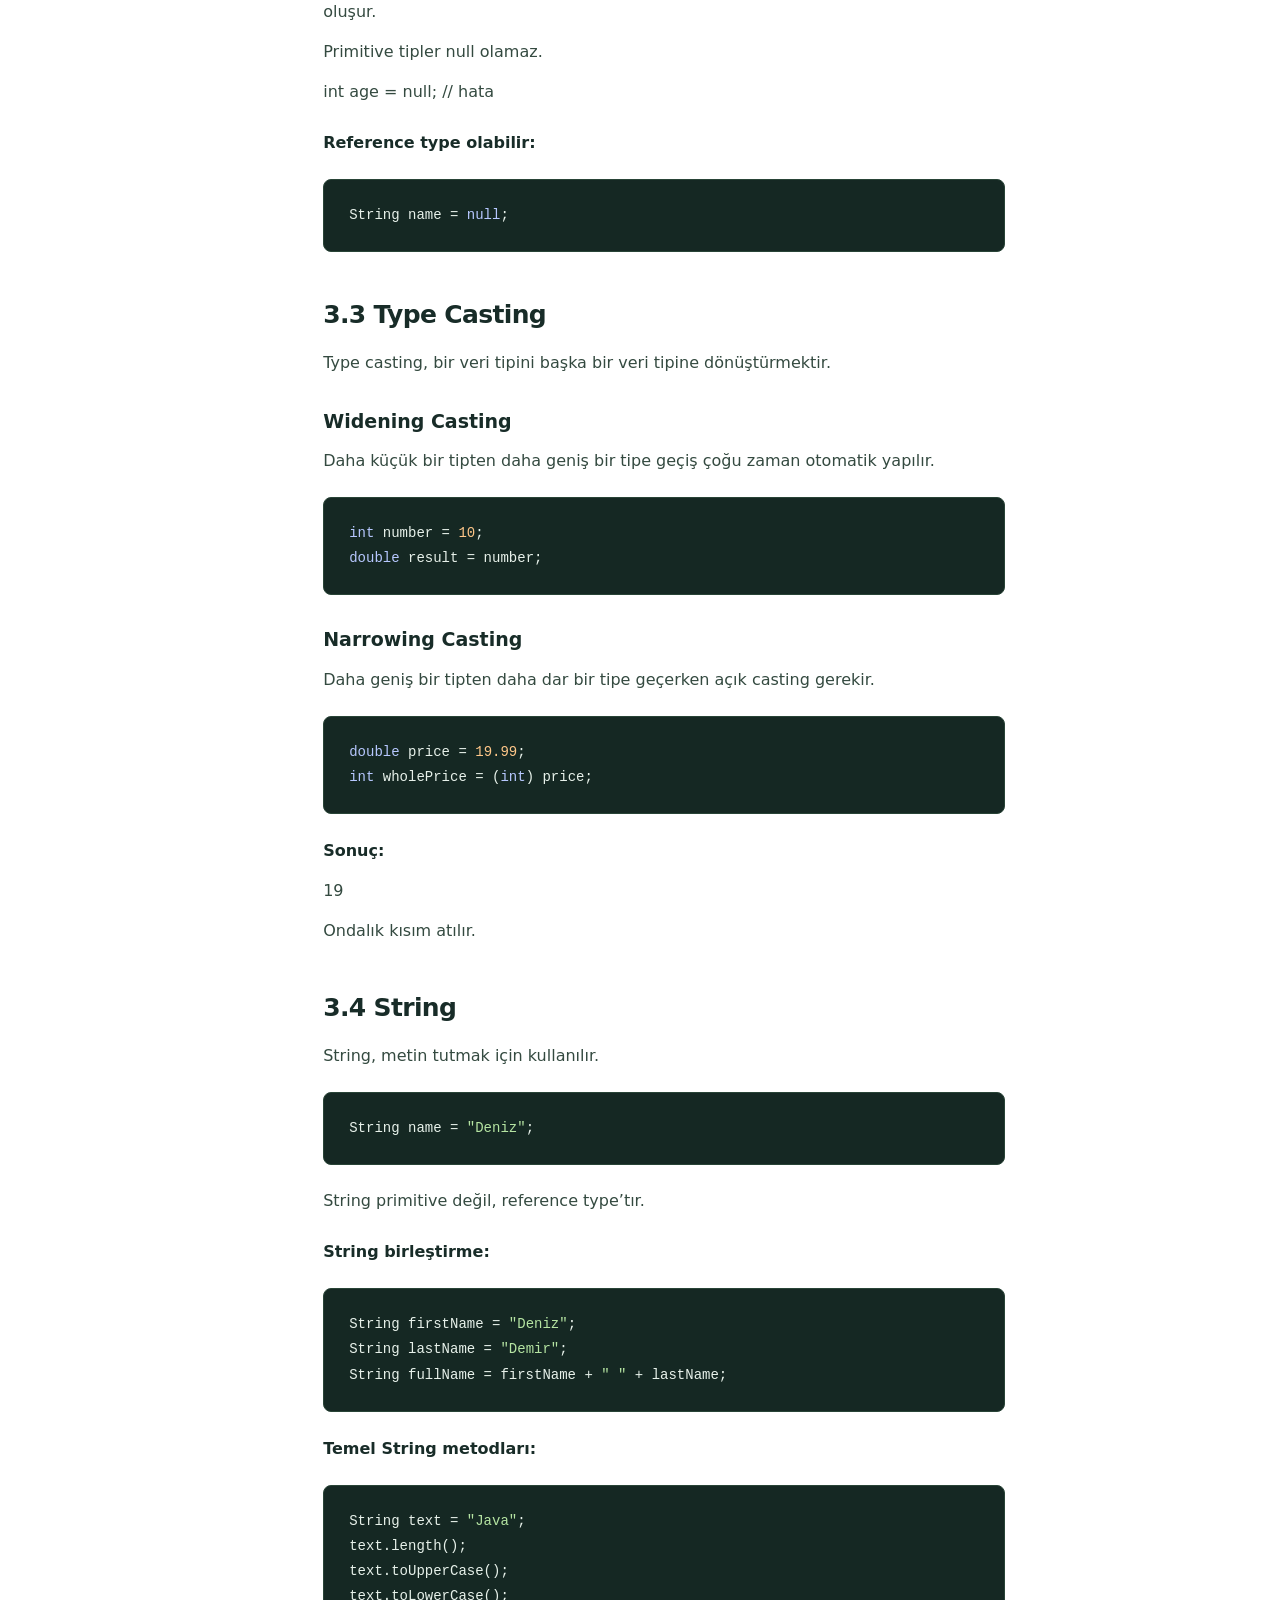
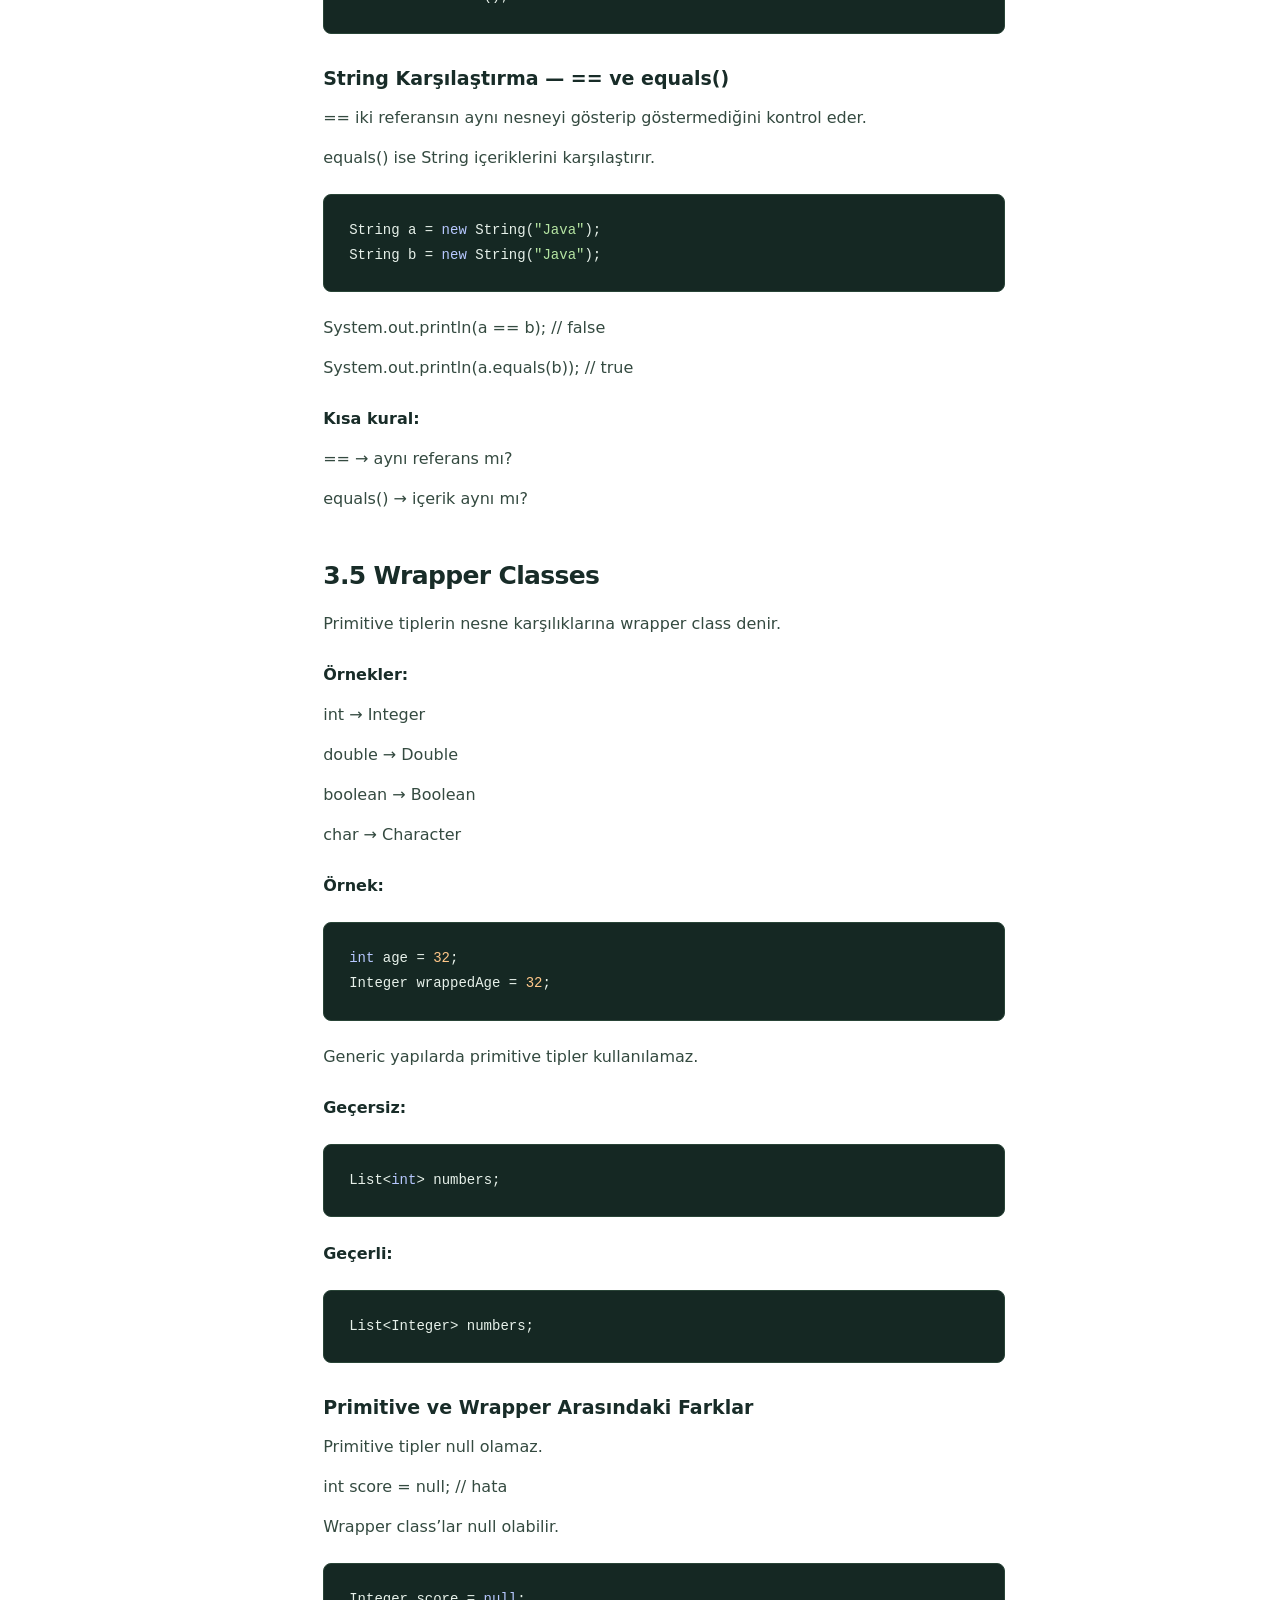
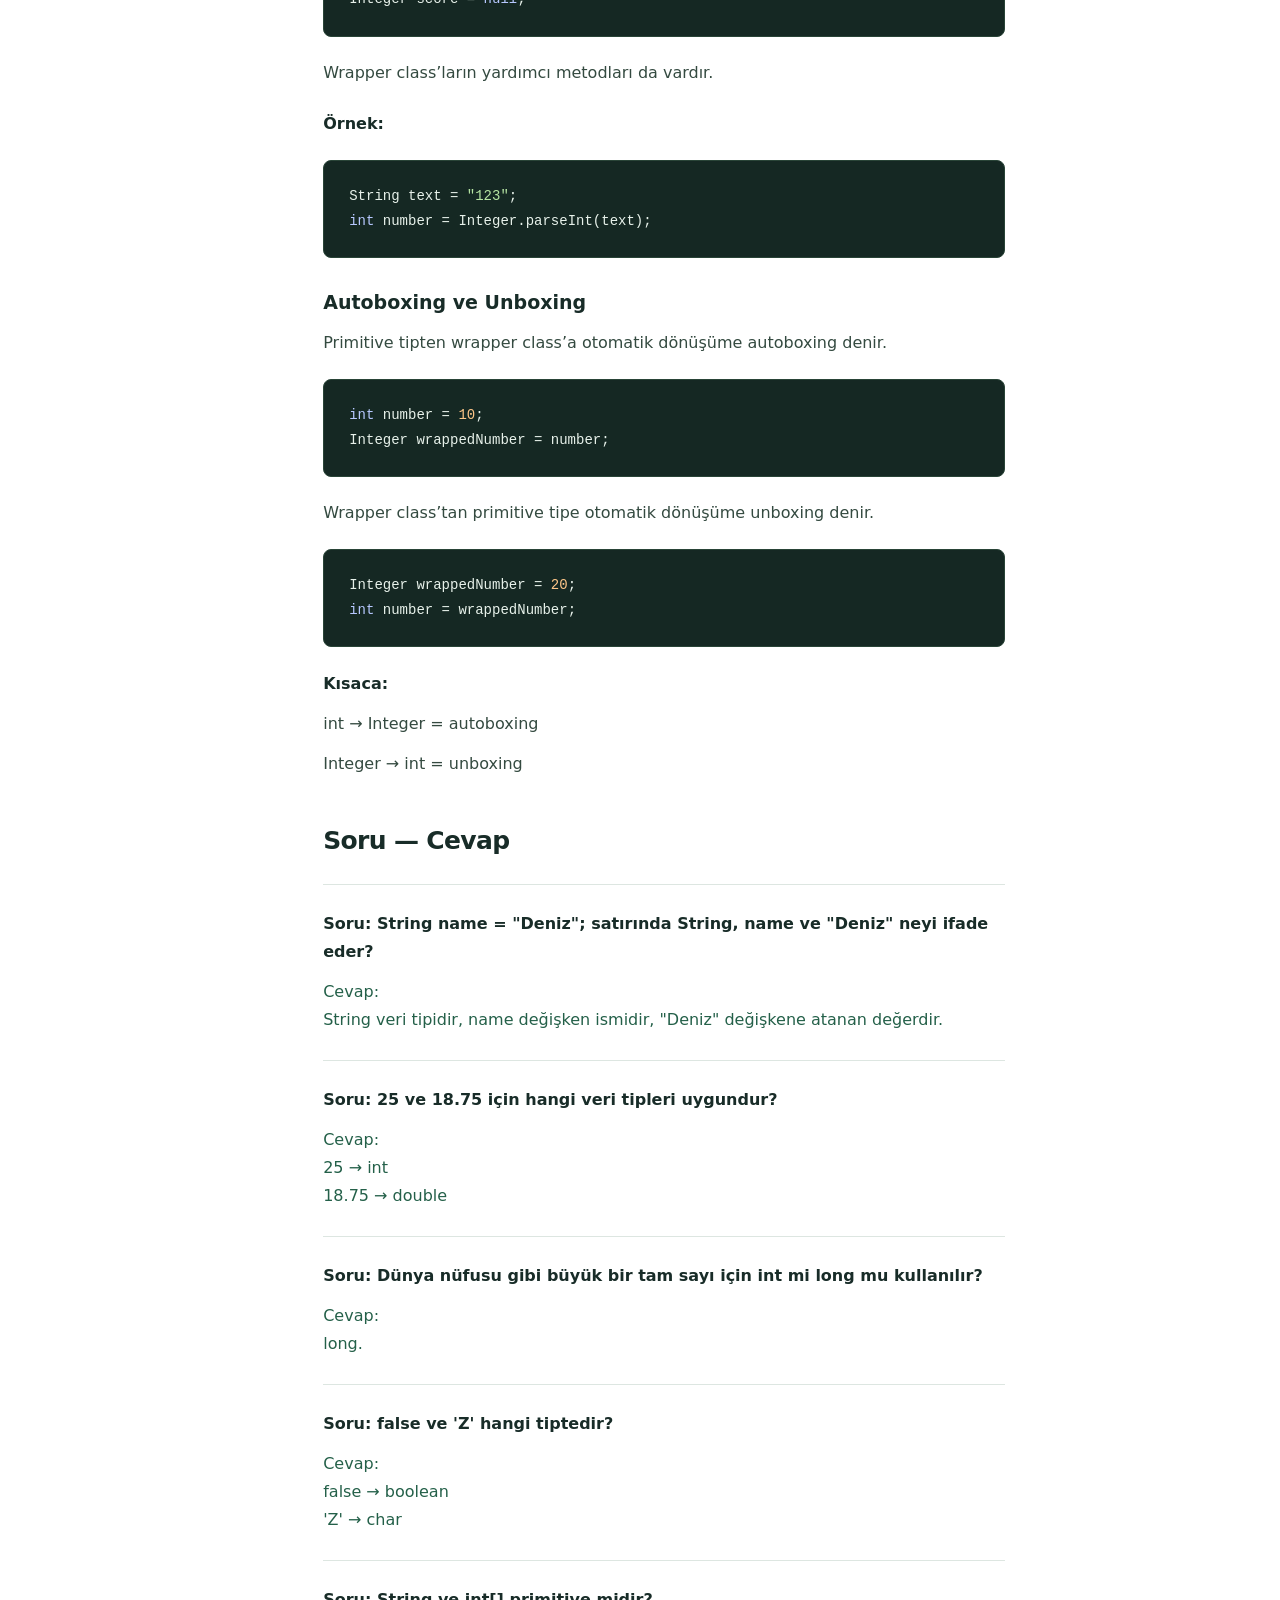
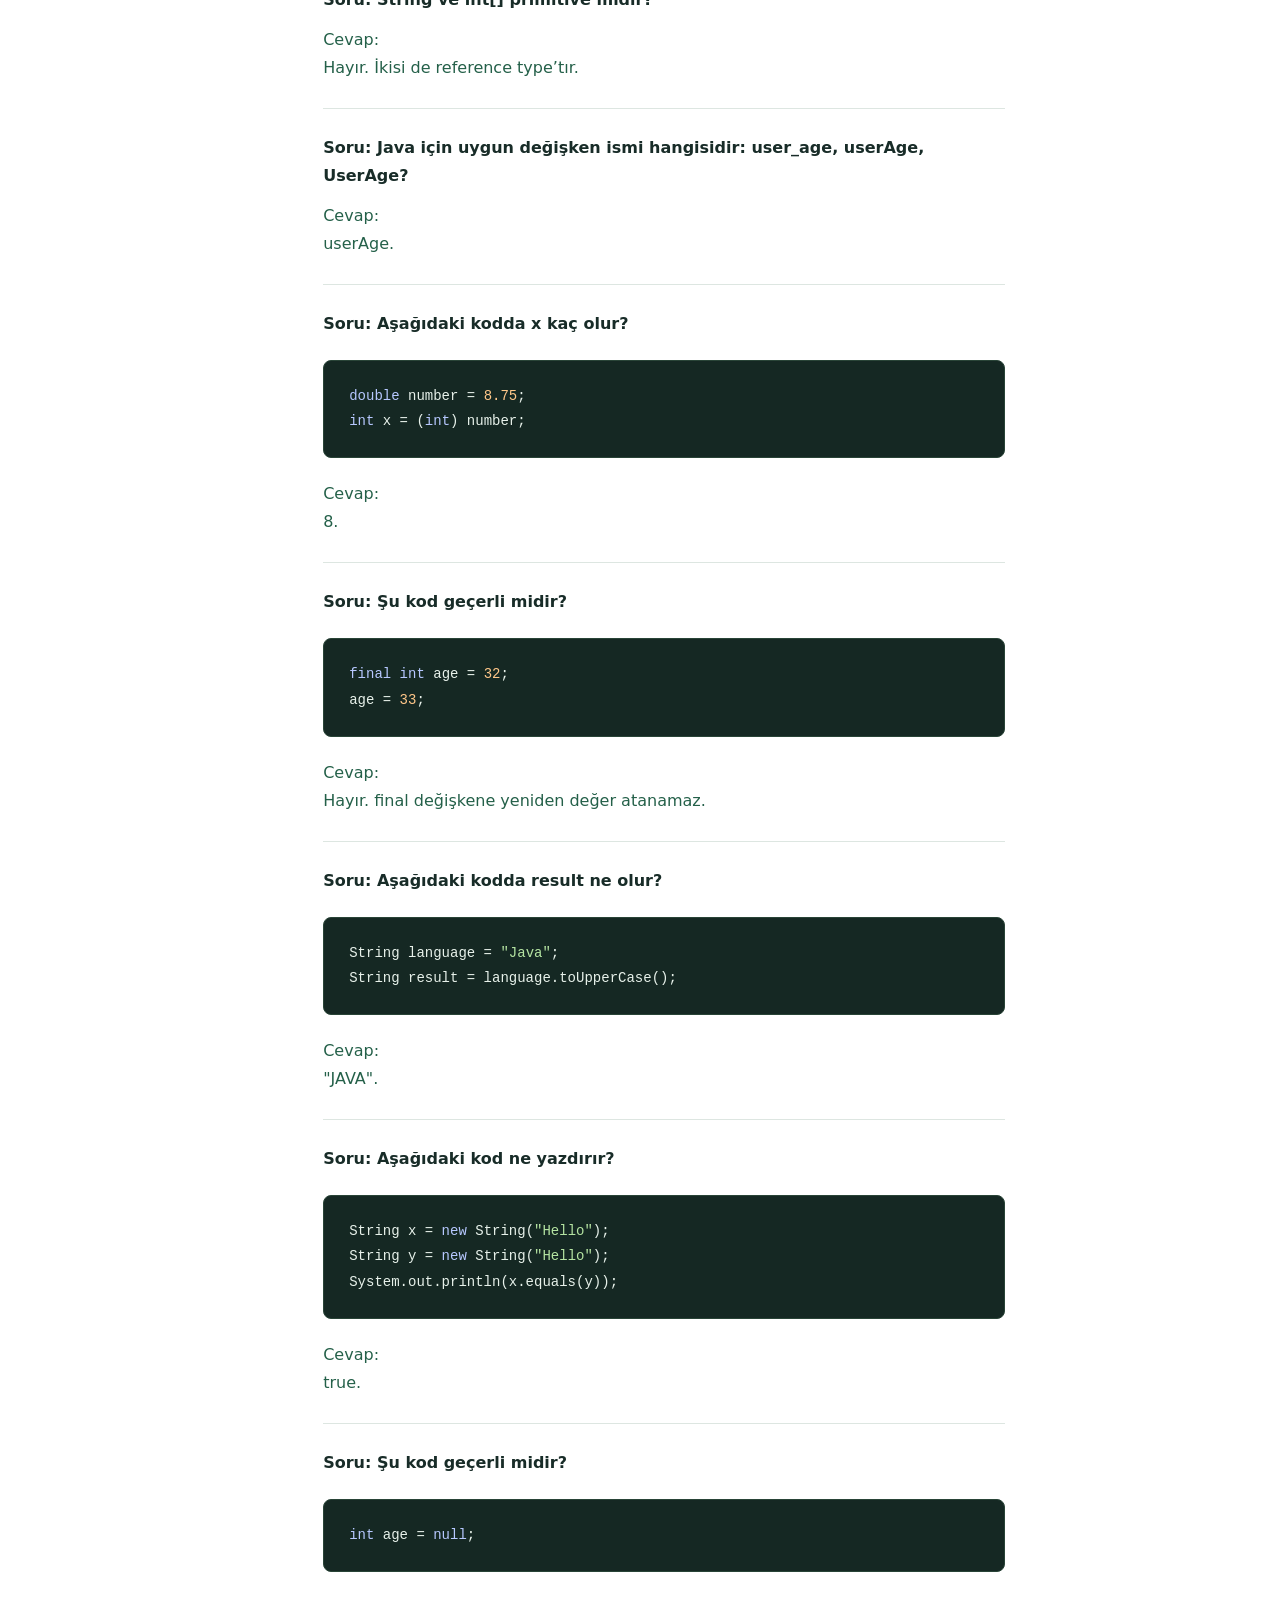
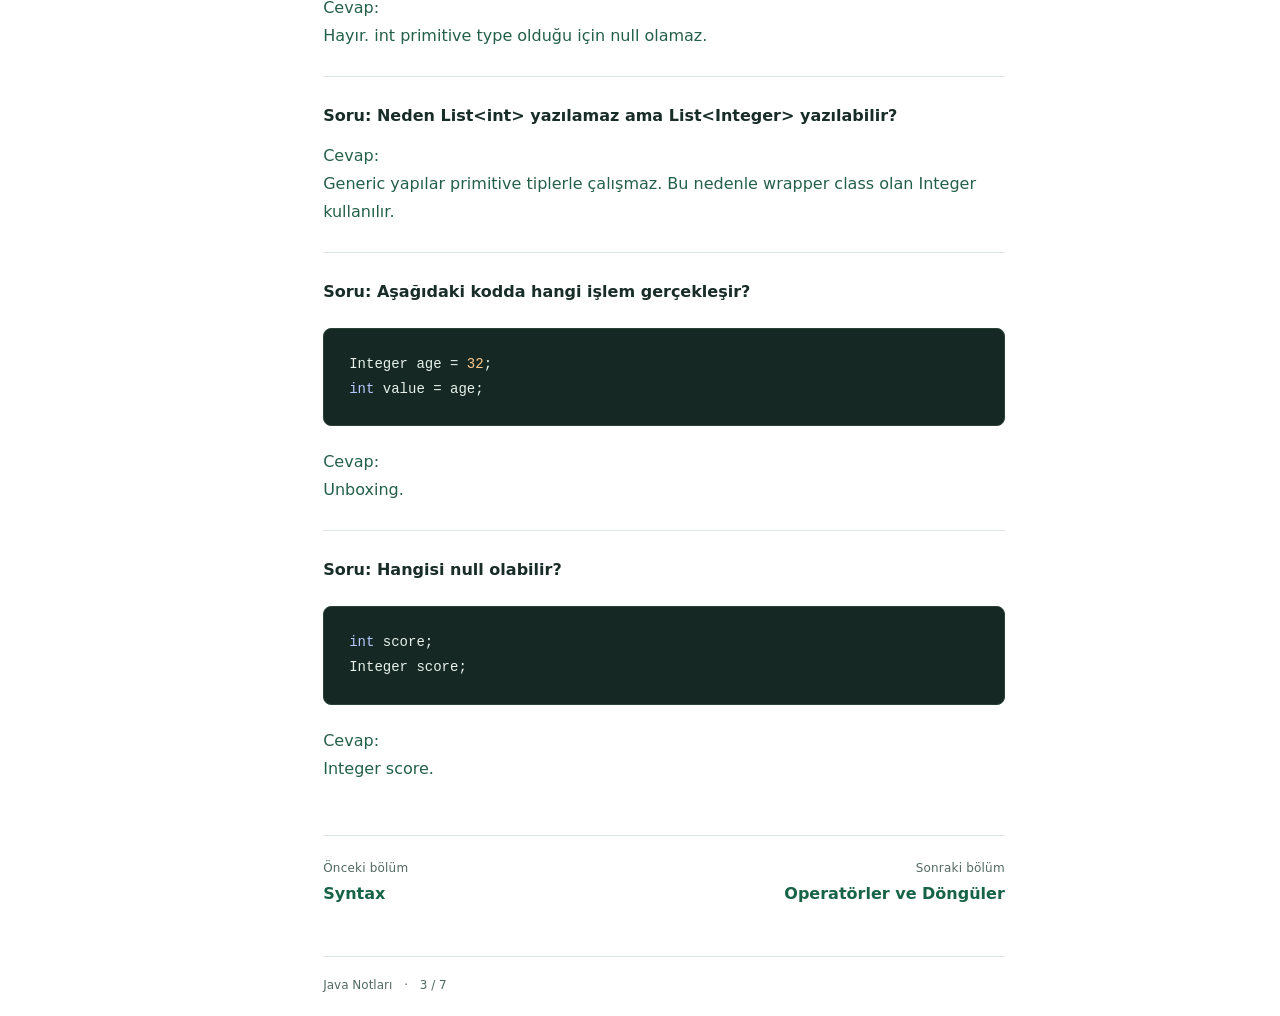
==== commit edf02365: "Ikinci bolumu Syntax olarak adlandir" ====
--- a/degiskenler.html
+++ b/degiskenler.html
@@ -7,7 +7,7 @@
 <link rel="stylesheet" href="style.css?v=3"><script src="app.js" defer></script></head>
 <body id="top"><a class="skip-link" href="#icerik">İçeriğe geç</a>
 <header class="topbar"><a class="brand" href="index.html"><span class="brand-mark" aria-hidden="true">J.</span><span>Java <strong>Notları</strong></span></a><span class="topbar-caption">Türkçe çalışma notları</span><button class="menu-toggle" type="button" aria-expanded="false" aria-controls="sidebar">☰ Konular</button></header>
-<div class="layout"><aside class="sidebar" id="sidebar"><p class="nav-label">KONU ANLATIMLARI</p><nav aria-label="Bölümler"><a href="index.html"><span class="chapter-number">01</span><span>Giriş</span></a><a href="main-metodu.html"><span class="chapter-number">02</span><span>main method print ve comments</span></a><a href="degiskenler.html" aria-current="page"><span class="chapter-number">03</span><span>Değişkenler ve Veri Tipleri</span></a><a href="operatorler-donguler.html"><span class="chapter-number">04</span><span>Operatörler ve Döngüler</span></a><a href="koleksiyonlar-stream.html"><span class="chapter-number">05</span><span>Koleksiyonlar ve Stream API</span></a><a href="metotlar-oop.html"><span class="chapter-number">06</span><span>Metotlar ve OOP</span></a><a href="ileri-konular-api.html"><span class="chapter-number">07</span><span>Java’da İleri Konular ve Temel API’ler</span></a></nav><div class="sidebar-note"><span>JAVA TEMELLERİ</span><p>Çalışma mantığından<br>nesnelere.</p></div></aside>
+<div class="layout"><aside class="sidebar" id="sidebar"><p class="nav-label">KONU ANLATIMLARI</p><nav aria-label="Bölümler"><a href="index.html"><span class="chapter-number">01</span><span>Giriş</span></a><a href="main-metodu.html"><span class="chapter-number">02</span><span>Syntax</span></a><a href="degiskenler.html" aria-current="page"><span class="chapter-number">03</span><span>Değişkenler ve Veri Tipleri</span></a><a href="operatorler-donguler.html"><span class="chapter-number">04</span><span>Operatörler ve Döngüler</span></a><a href="koleksiyonlar-stream.html"><span class="chapter-number">05</span><span>Koleksiyonlar ve Stream API</span></a><a href="metotlar-oop.html"><span class="chapter-number">06</span><span>Metotlar ve OOP</span></a><a href="ileri-konular-api.html"><span class="chapter-number">07</span><span>Java’da İleri Konular ve Temel API’ler</span></a></nav><div class="sidebar-note"><span>JAVA TEMELLERİ</span><p>Çalışma mantığından<br>nesnelere.</p></div></aside>
 <main id="icerik" tabindex="-1"><div class="chapter-heading"><p class="eyebrow">JAVA TEMELLERİ <span>/</span> BÖLÜM 03</p><h1>Değişkenler ve Veri Tipleri</h1></div>
 <details class="mobile-toc"><summary>Bu bölümde</summary><nav aria-label="Bölüm içi bağlantılar"><a href="#konu-1">3.1 Değişkenler</a><a href="#konu-2">3.2 Veri Tipleri</a><a href="#konu-5">3.3 Type Casting</a><a href="#konu-7">3.4 String</a><a href="#konu-10">3.5 Wrapper Classes</a><a href="#konu-13">Soru — Cevap</a></nav></details>
 <article><h2 id="konu-1">3.1 Değişkenler</h2><p class="">Değişken, program içinde bir değeri saklamak için kullanılan isimlendirilmiş alandır.</p><p class="label">Örnek:</p><pre class="code" tabindex="0" aria-label="Java kod örneği"><code><span class="keyword">int</span> age = <span class="number">32</span>;</code></pre><p class="label">Burada:</p><p class="">int → veri tipi</p><p class="">age → değişken adı</p><p class="">32 → değişkene atanan değer</p><p class="label">Bir değişkenin değeri sonradan değişebilir:</p><pre class="code" tabindex="0" aria-label="Java kod örneği"><code><span class="keyword">int</span> age = <span class="number">32</span>;
@@ -36,5 +36,5 @@
 String y = <span class="keyword">new</span> String(<span class="string">"Hello"</span>);
 System.out.println(x.equals(y));</code></pre><p class="answer">Cevap:<br>true.</p><p class="question">Soru: Şu kod geçerli midir?</p><pre class="code" tabindex="0" aria-label="Java kod örneği"><code><span class="keyword">int</span> age = <span class="keyword">null</span>;</code></pre><p class="answer">Cevap:<br>Hayır. int primitive type olduğu için null olamaz.</p><p class="question">Soru: Neden List&lt;int&gt; yazılamaz ama List&lt;Integer&gt; yazılabilir?</p><p class="answer">Cevap:<br>Generic yapılar primitive tiplerle çalışmaz. Bu nedenle wrapper class olan Integer kullanılır.</p><p class="question">Soru: Aşağıdaki kodda hangi işlem gerçekleşir?</p><pre class="code" tabindex="0" aria-label="Java kod örneği"><code>Integer age = <span class="number">32</span>;
 <span class="keyword">int</span> value = age;</code></pre><p class="answer">Cevap:<br>Unboxing.</p><p class="question">Soru: Hangisi null olabilir?</p><pre class="code" tabindex="0" aria-label="Java kod örneği"><code><span class="keyword">int</span> score;
-Integer score;</code></pre><p class="answer">Cevap:<br>Integer score.</p></article><nav class="pagination" aria-label="Bölümler arası geçiş"><a href="main-metodu.html"><small>Önceki bölüm</small>main method print ve comments</a><a href="operatorler-donguler.html"><small>Sonraki bölüm</small>Operatörler ve Döngüler</a></nav><footer>Java Notları <span>·</span> 3 / 7</footer></main>
+Integer score;</code></pre><p class="answer">Cevap:<br>Integer score.</p></article><nav class="pagination" aria-label="Bölümler arası geçiş"><a href="main-metodu.html"><small>Önceki bölüm</small>Syntax</a><a href="operatorler-donguler.html"><small>Sonraki bölüm</small>Operatörler ve Döngüler</a></nav><footer>Java Notları <span>·</span> 3 / 7</footer></main>
 <aside class="toc"><p class="nav-label">BU BÖLÜMDE</p><nav aria-label="Sayfa içindekiler"><a href="#konu-1">3.1 Değişkenler</a><a href="#konu-2">3.2 Veri Tipleri</a><a href="#konu-5">3.3 Type Casting</a><a href="#konu-7">3.4 String</a><a href="#konu-10">3.5 Wrapper Classes</a><a href="#konu-13">Soru — Cevap</a></nav></aside></div></body></html>
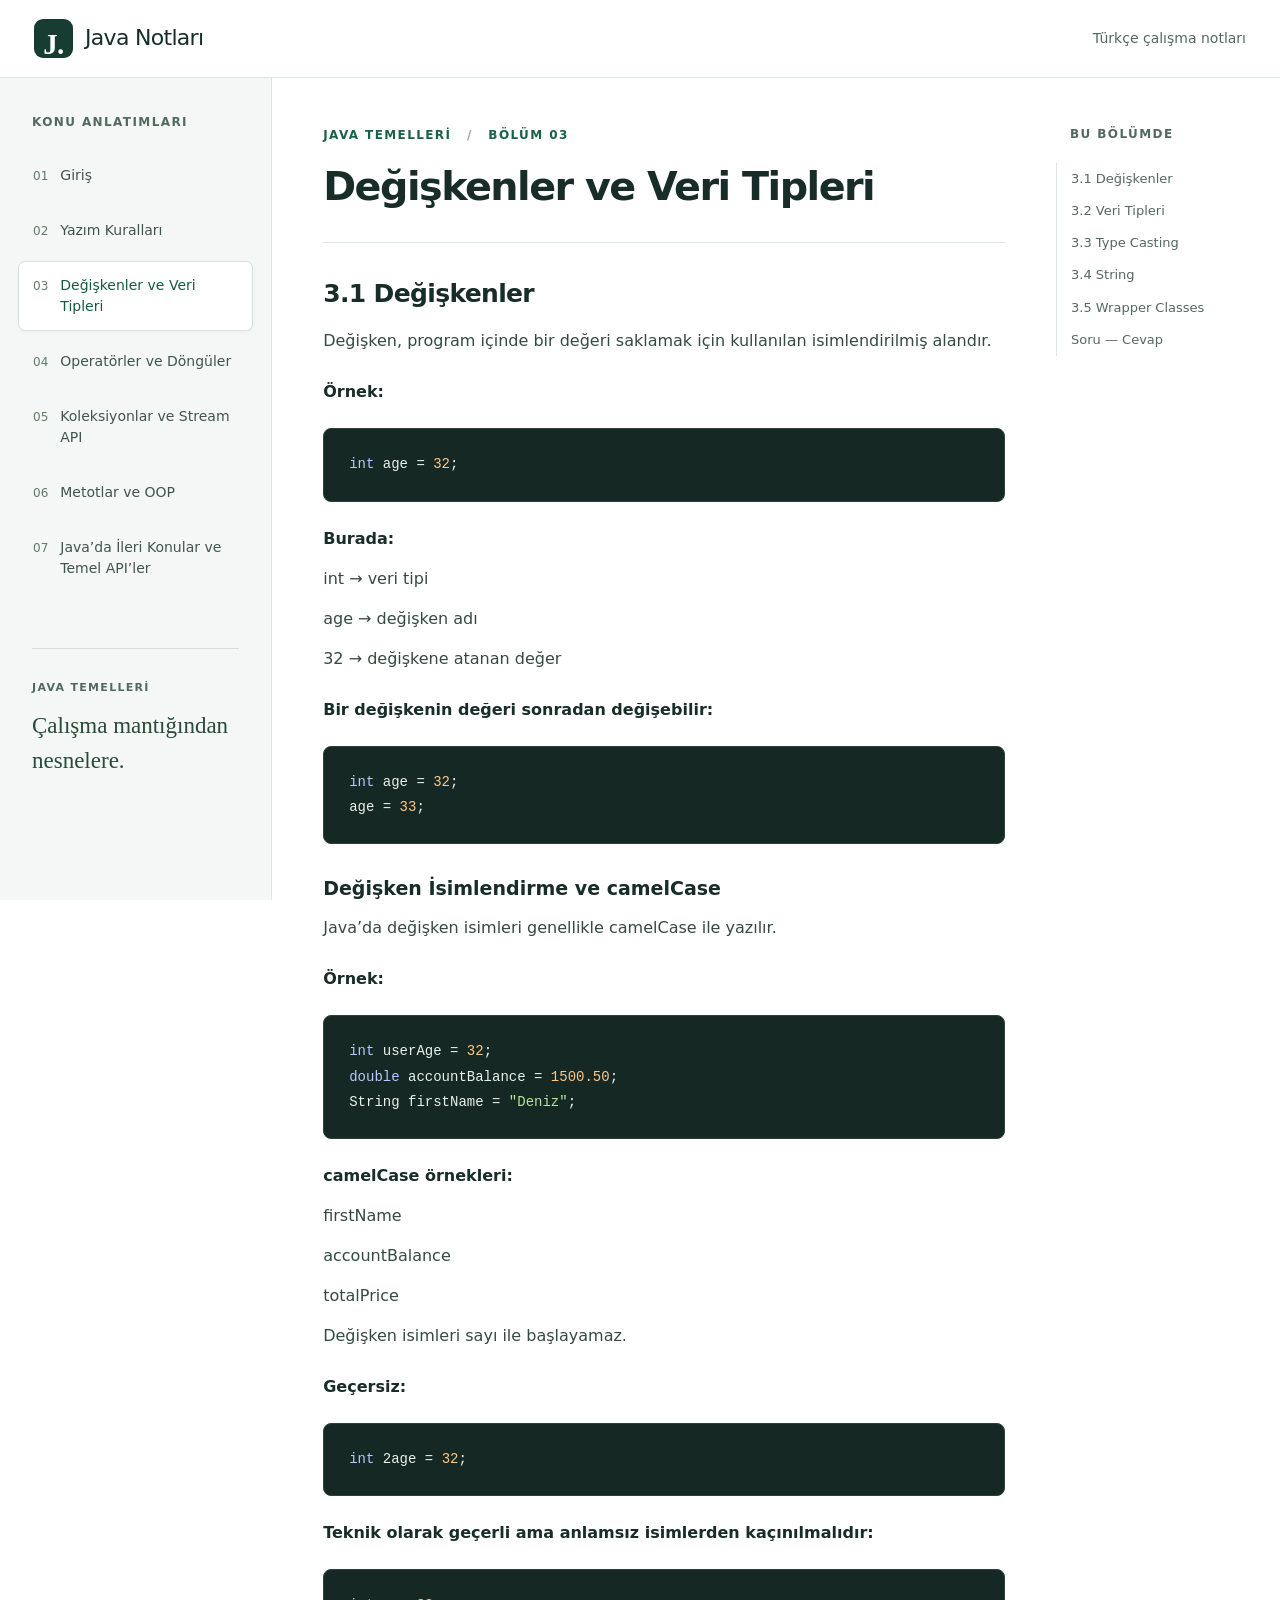
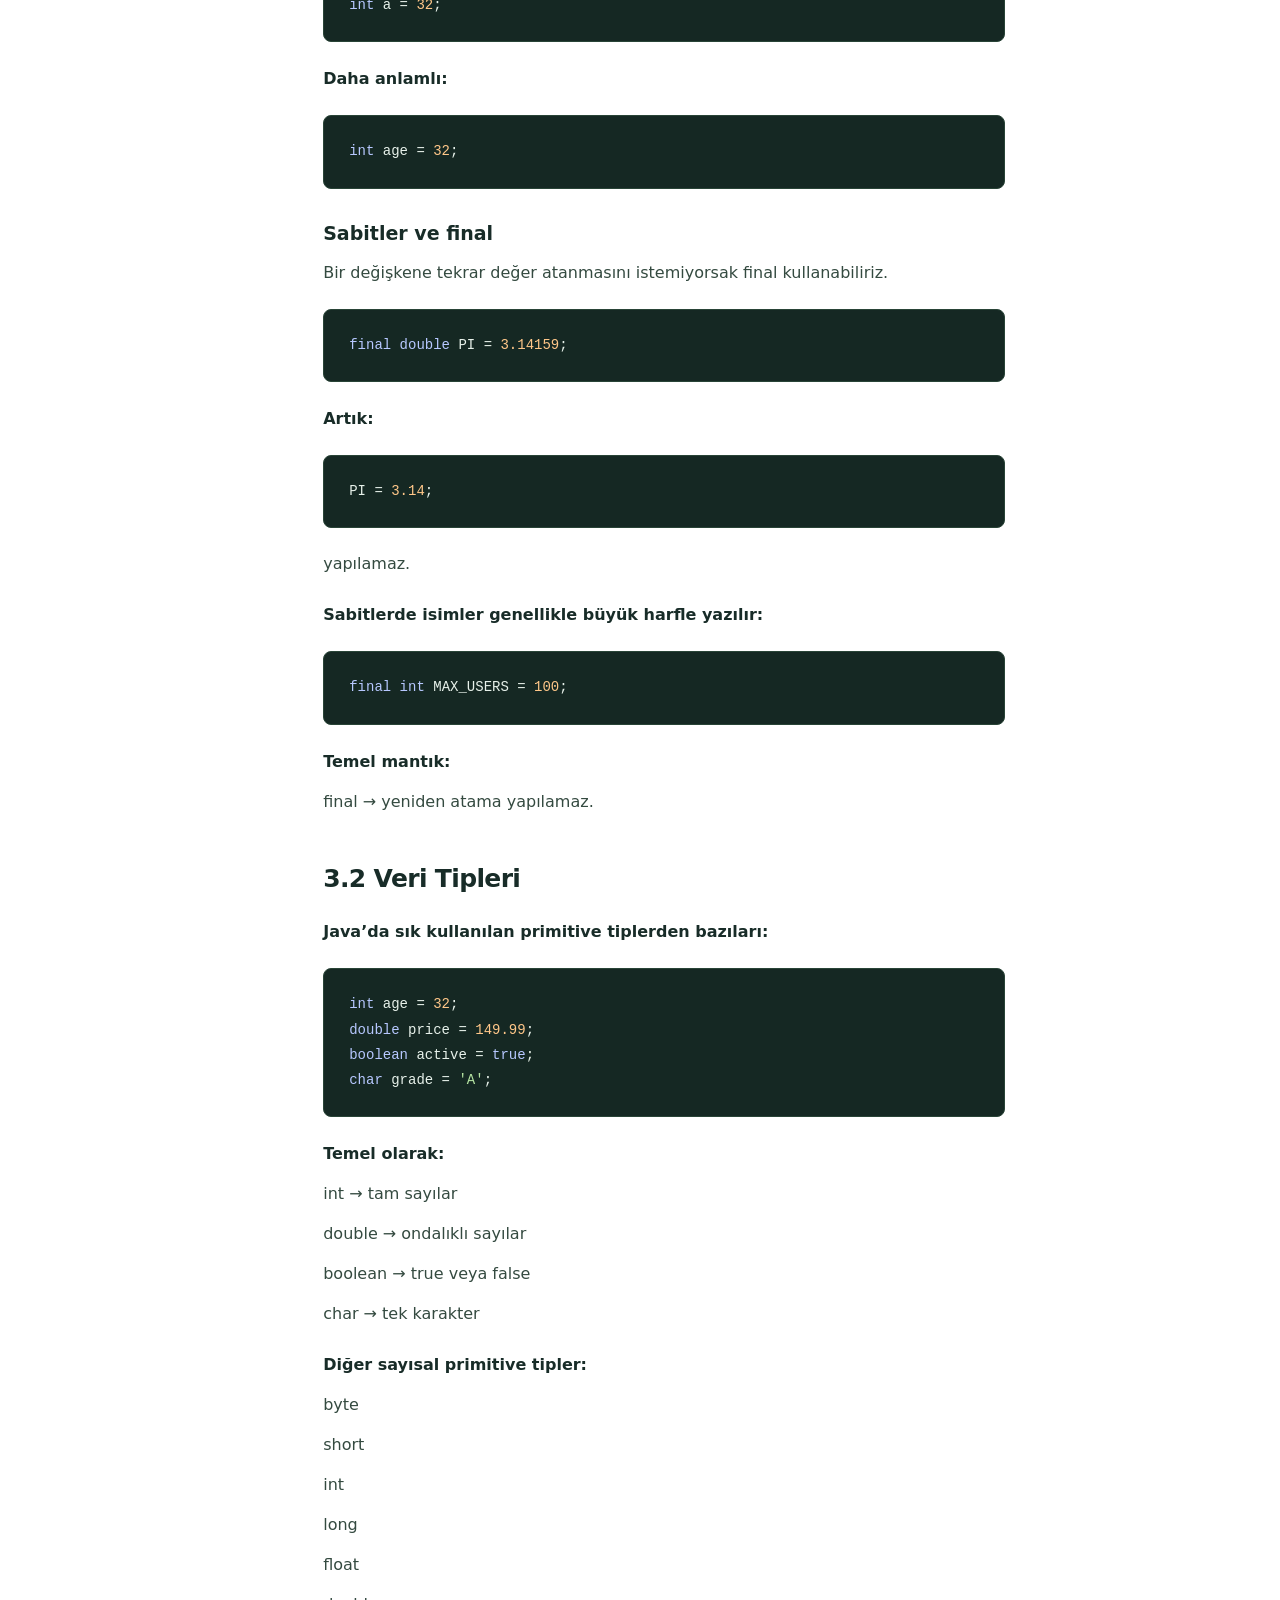
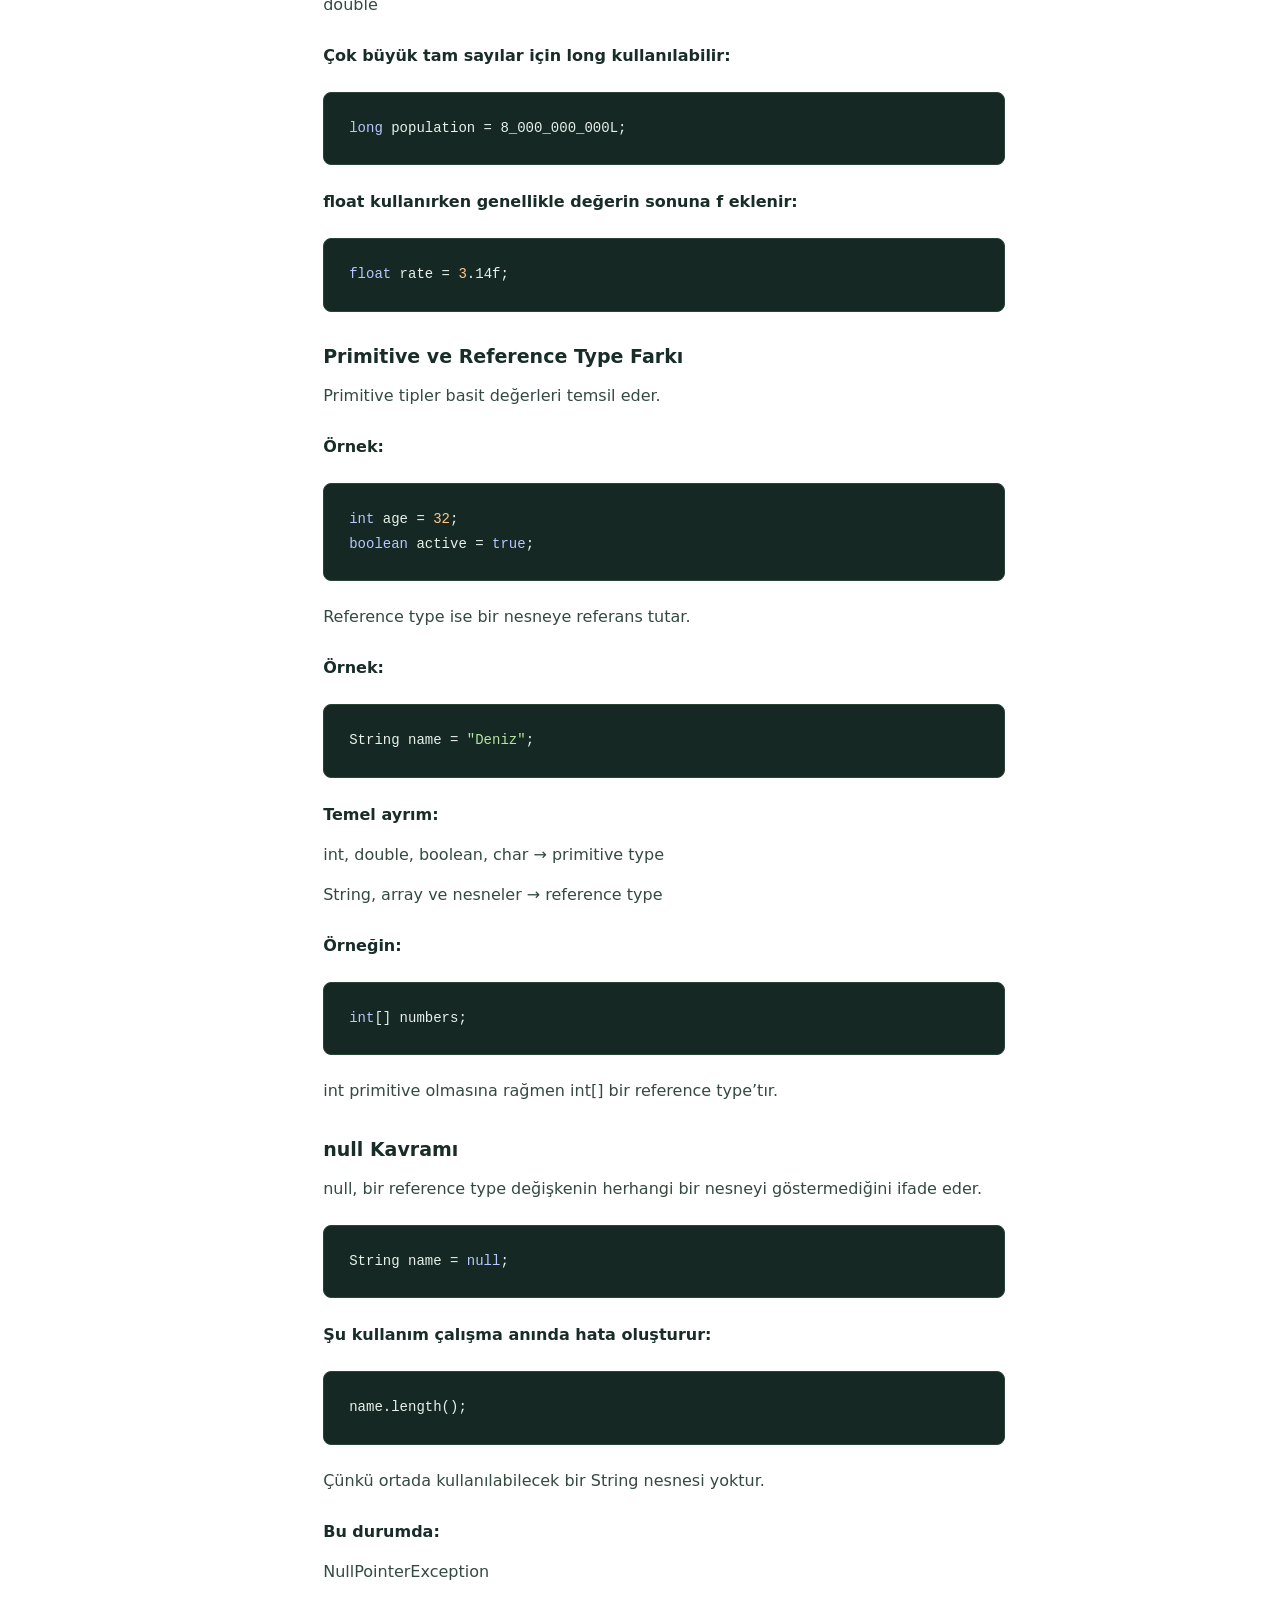
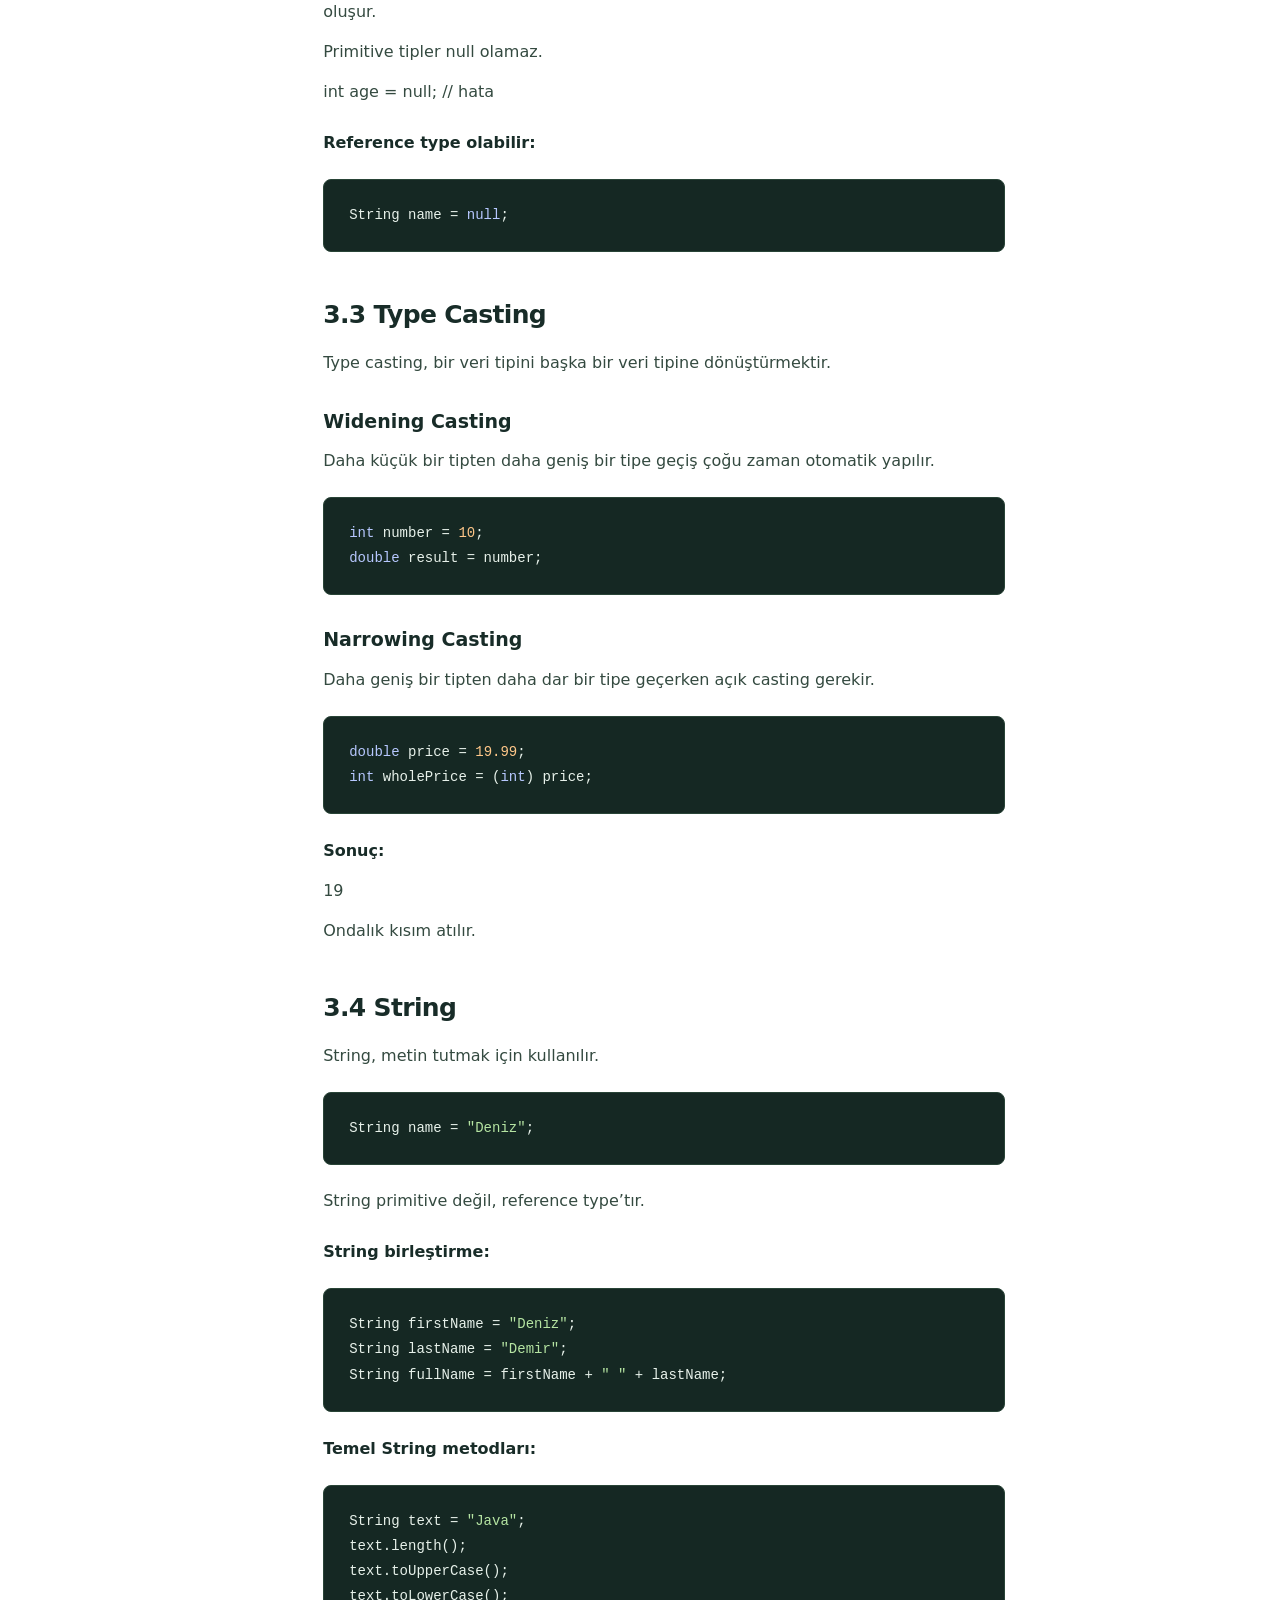
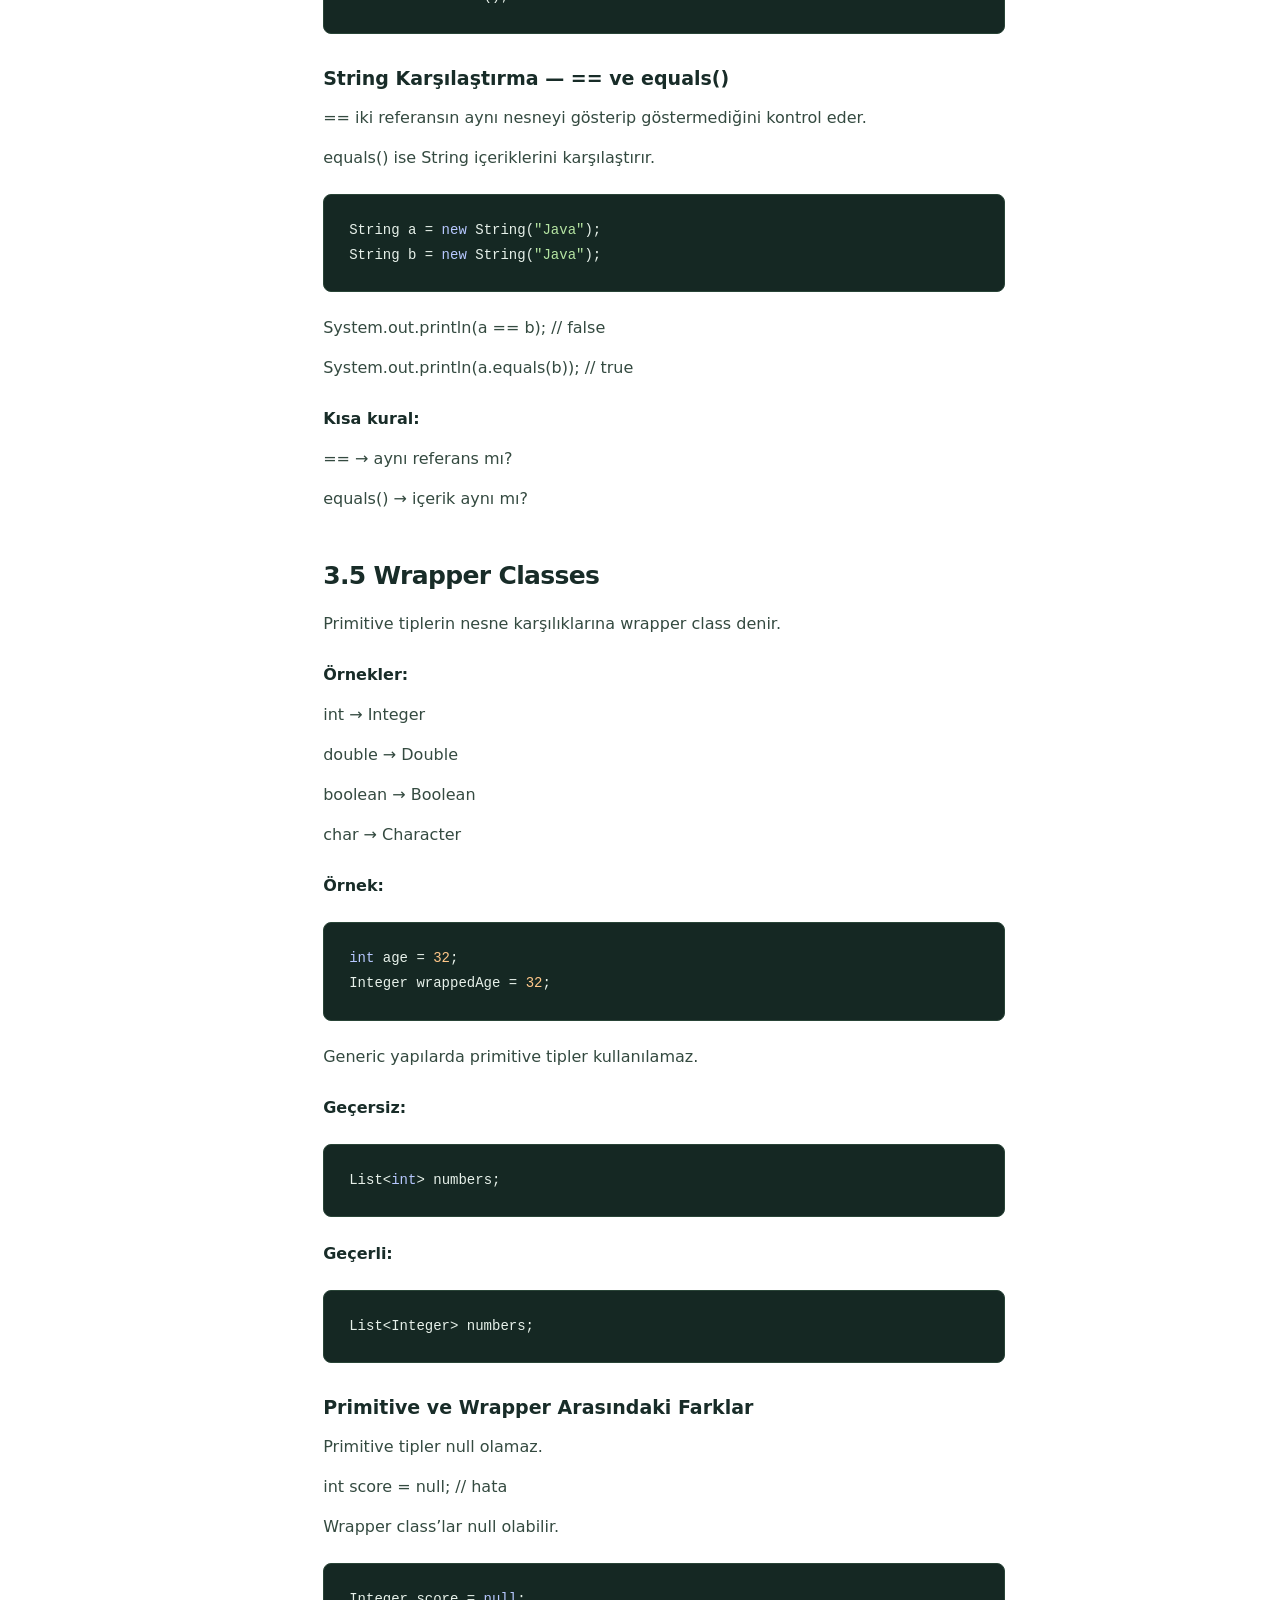
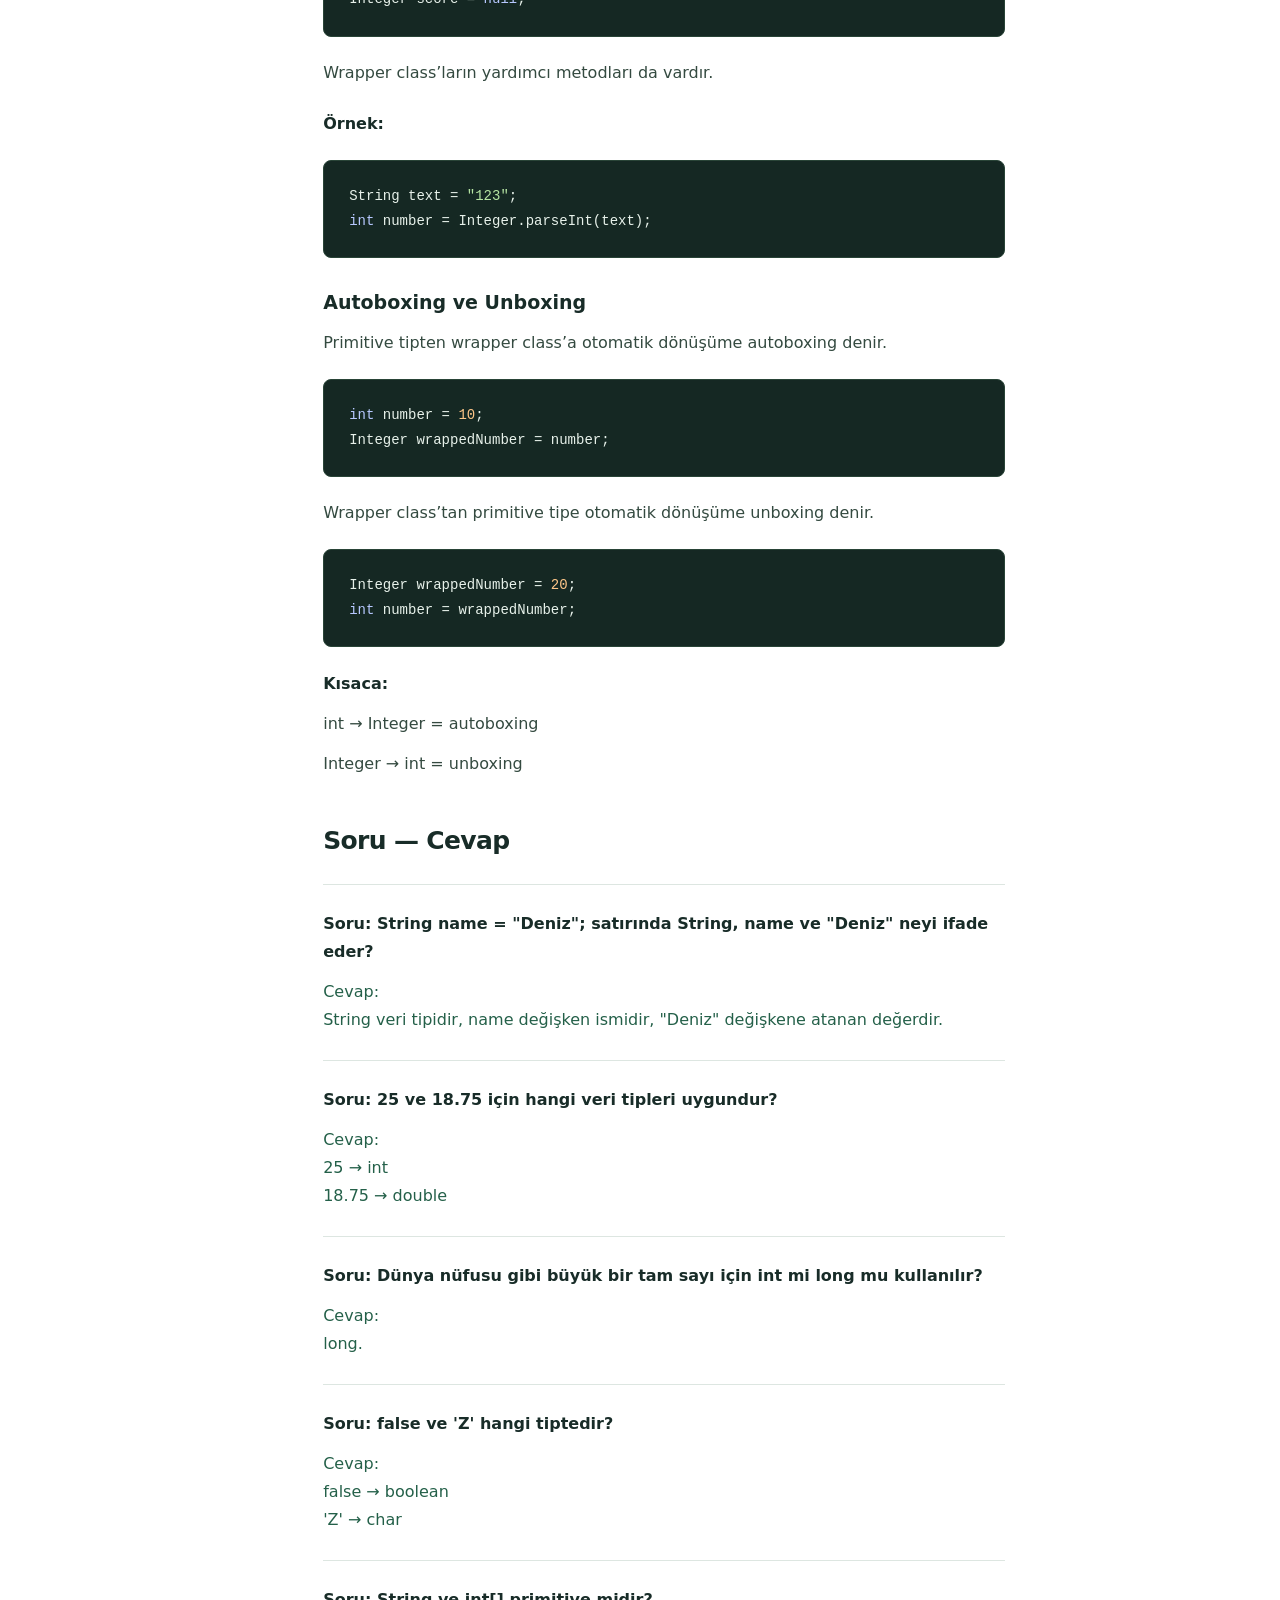
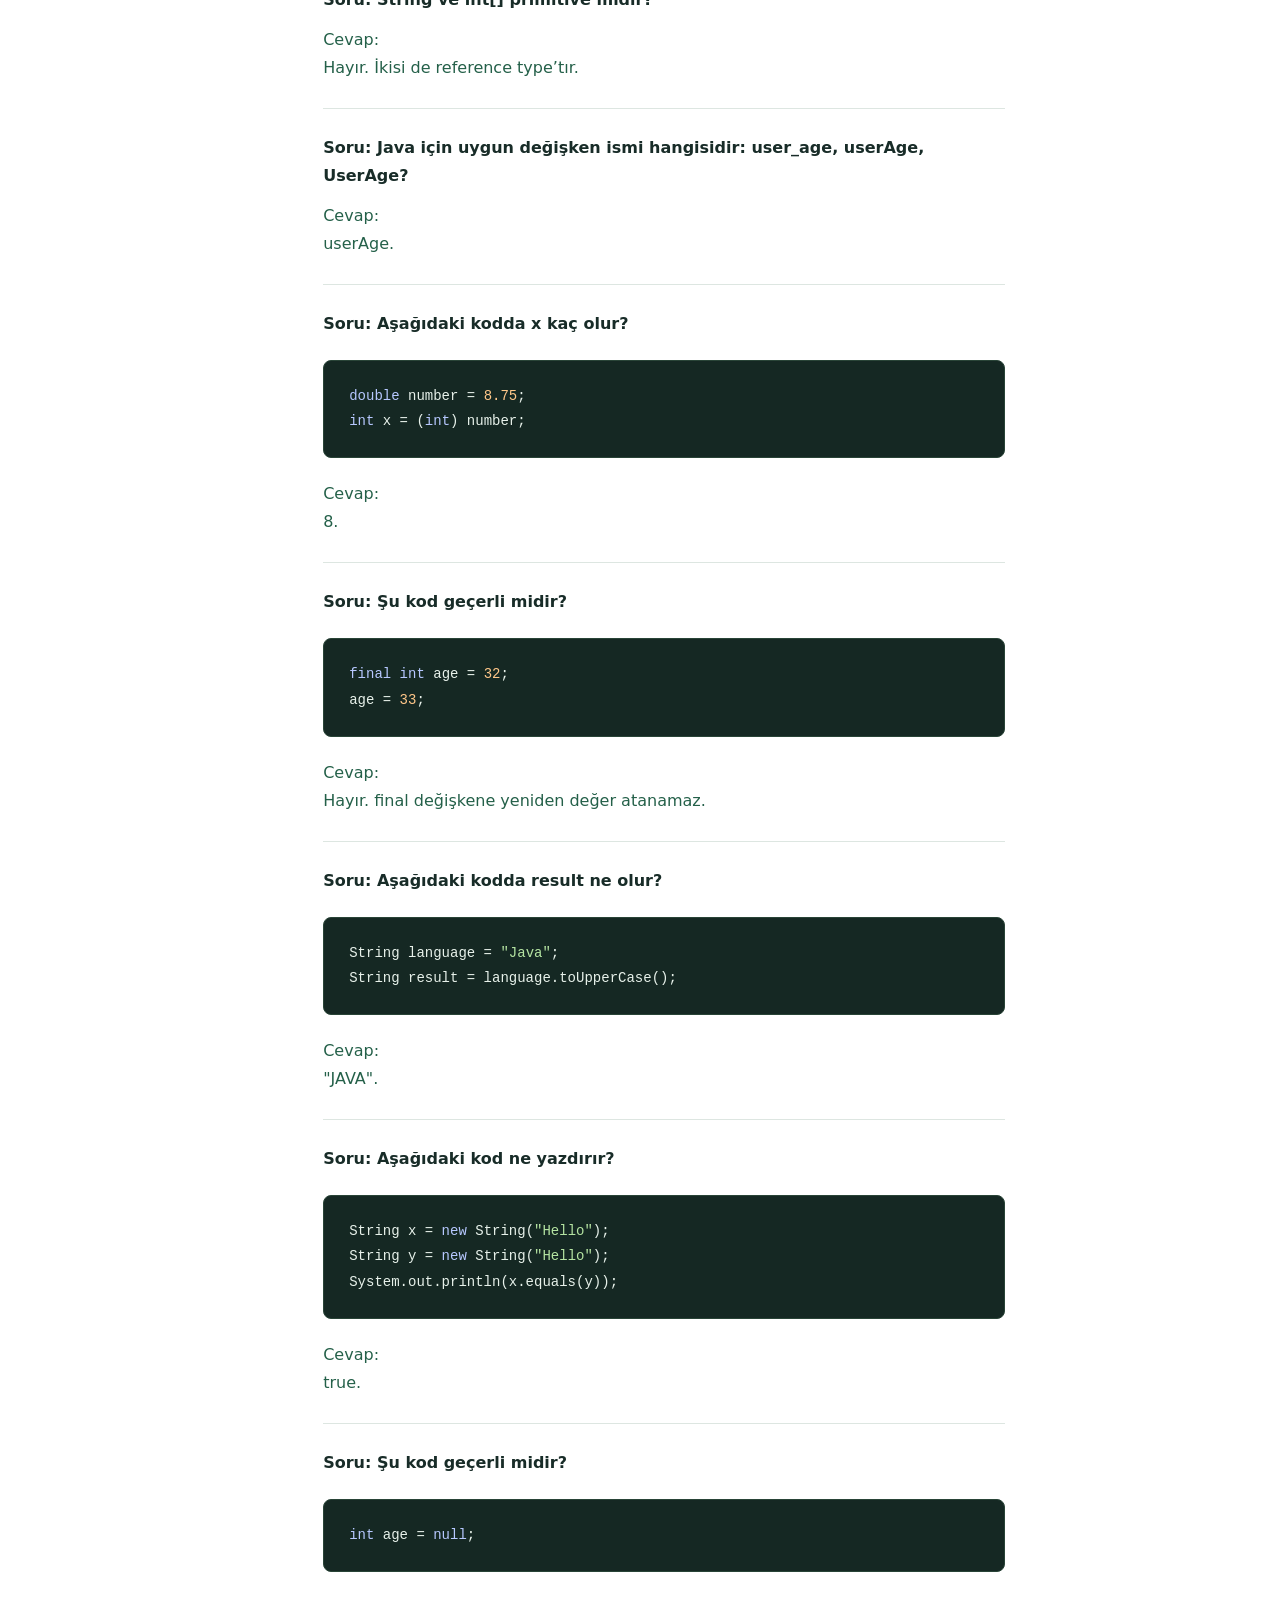
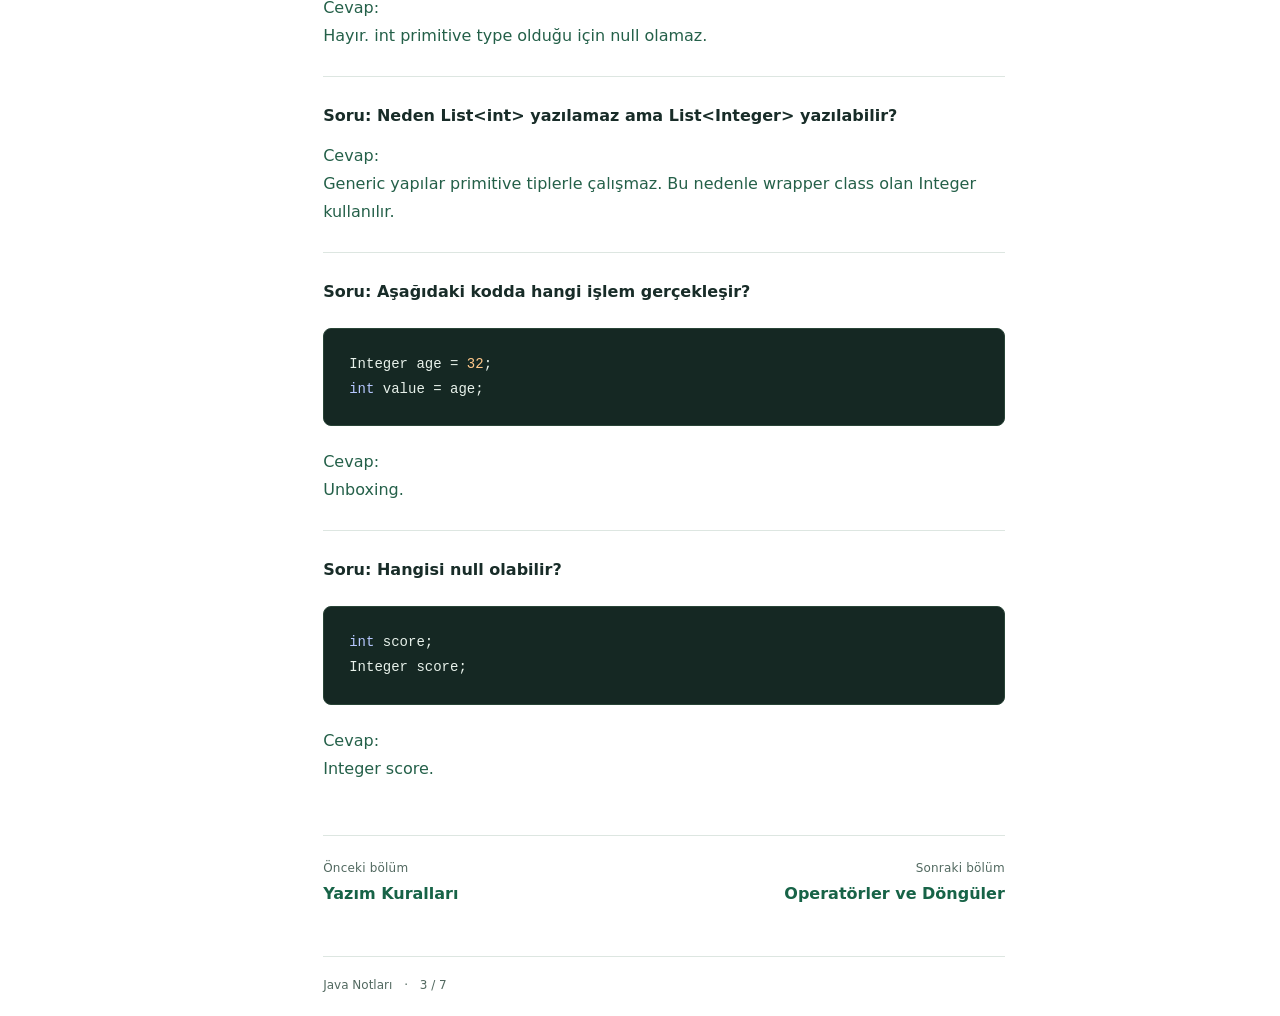
==== commit 84547967: "Ikinci bolum basligini Yazim Kurallari olarak guncelle" ====
--- a/degiskenler.html
+++ b/degiskenler.html
@@ -7,7 +7,7 @@
 <link rel="stylesheet" href="style.css?v=3"><script src="app.js" defer></script></head>
 <body id="top"><a class="skip-link" href="#icerik">İçeriğe geç</a>
 <header class="topbar"><a class="brand" href="index.html"><span class="brand-mark" aria-hidden="true">J.</span><span>Java <strong>Notları</strong></span></a><span class="topbar-caption">Türkçe çalışma notları</span><button class="menu-toggle" type="button" aria-expanded="false" aria-controls="sidebar">☰ Konular</button></header>
-<div class="layout"><aside class="sidebar" id="sidebar"><p class="nav-label">KONU ANLATIMLARI</p><nav aria-label="Bölümler"><a href="index.html"><span class="chapter-number">01</span><span>Giriş</span></a><a href="main-metodu.html"><span class="chapter-number">02</span><span>Syntax</span></a><a href="degiskenler.html" aria-current="page"><span class="chapter-number">03</span><span>Değişkenler ve Veri Tipleri</span></a><a href="operatorler-donguler.html"><span class="chapter-number">04</span><span>Operatörler ve Döngüler</span></a><a href="koleksiyonlar-stream.html"><span class="chapter-number">05</span><span>Koleksiyonlar ve Stream API</span></a><a href="metotlar-oop.html"><span class="chapter-number">06</span><span>Metotlar ve OOP</span></a><a href="ileri-konular-api.html"><span class="chapter-number">07</span><span>Java’da İleri Konular ve Temel API’ler</span></a></nav><div class="sidebar-note"><span>JAVA TEMELLERİ</span><p>Çalışma mantığından<br>nesnelere.</p></div></aside>
+<div class="layout"><aside class="sidebar" id="sidebar"><p class="nav-label">KONU ANLATIMLARI</p><nav aria-label="Bölümler"><a href="index.html"><span class="chapter-number">01</span><span>Giriş</span></a><a href="main-metodu.html"><span class="chapter-number">02</span><span>Yazım Kuralları</span></a><a href="degiskenler.html" aria-current="page"><span class="chapter-number">03</span><span>Değişkenler ve Veri Tipleri</span></a><a href="operatorler-donguler.html"><span class="chapter-number">04</span><span>Operatörler ve Döngüler</span></a><a href="koleksiyonlar-stream.html"><span class="chapter-number">05</span><span>Koleksiyonlar ve Stream API</span></a><a href="metotlar-oop.html"><span class="chapter-number">06</span><span>Metotlar ve OOP</span></a><a href="ileri-konular-api.html"><span class="chapter-number">07</span><span>Java’da İleri Konular ve Temel API’ler</span></a></nav><div class="sidebar-note"><span>JAVA TEMELLERİ</span><p>Çalışma mantığından<br>nesnelere.</p></div></aside>
 <main id="icerik" tabindex="-1"><div class="chapter-heading"><p class="eyebrow">JAVA TEMELLERİ <span>/</span> BÖLÜM 03</p><h1>Değişkenler ve Veri Tipleri</h1></div>
 <details class="mobile-toc"><summary>Bu bölümde</summary><nav aria-label="Bölüm içi bağlantılar"><a href="#konu-1">3.1 Değişkenler</a><a href="#konu-2">3.2 Veri Tipleri</a><a href="#konu-5">3.3 Type Casting</a><a href="#konu-7">3.4 String</a><a href="#konu-10">3.5 Wrapper Classes</a><a href="#konu-13">Soru — Cevap</a></nav></details>
 <article><h2 id="konu-1">3.1 Değişkenler</h2><p class="">Değişken, program içinde bir değeri saklamak için kullanılan isimlendirilmiş alandır.</p><p class="label">Örnek:</p><pre class="code" tabindex="0" aria-label="Java kod örneği"><code><span class="keyword">int</span> age = <span class="number">32</span>;</code></pre><p class="label">Burada:</p><p class="">int → veri tipi</p><p class="">age → değişken adı</p><p class="">32 → değişkene atanan değer</p><p class="label">Bir değişkenin değeri sonradan değişebilir:</p><pre class="code" tabindex="0" aria-label="Java kod örneği"><code><span class="keyword">int</span> age = <span class="number">32</span>;
@@ -36,5 +36,5 @@
 String y = <span class="keyword">new</span> String(<span class="string">"Hello"</span>);
 System.out.println(x.equals(y));</code></pre><p class="answer">Cevap:<br>true.</p><p class="question">Soru: Şu kod geçerli midir?</p><pre class="code" tabindex="0" aria-label="Java kod örneği"><code><span class="keyword">int</span> age = <span class="keyword">null</span>;</code></pre><p class="answer">Cevap:<br>Hayır. int primitive type olduğu için null olamaz.</p><p class="question">Soru: Neden List&lt;int&gt; yazılamaz ama List&lt;Integer&gt; yazılabilir?</p><p class="answer">Cevap:<br>Generic yapılar primitive tiplerle çalışmaz. Bu nedenle wrapper class olan Integer kullanılır.</p><p class="question">Soru: Aşağıdaki kodda hangi işlem gerçekleşir?</p><pre class="code" tabindex="0" aria-label="Java kod örneği"><code>Integer age = <span class="number">32</span>;
 <span class="keyword">int</span> value = age;</code></pre><p class="answer">Cevap:<br>Unboxing.</p><p class="question">Soru: Hangisi null olabilir?</p><pre class="code" tabindex="0" aria-label="Java kod örneği"><code><span class="keyword">int</span> score;
-Integer score;</code></pre><p class="answer">Cevap:<br>Integer score.</p></article><nav class="pagination" aria-label="Bölümler arası geçiş"><a href="main-metodu.html"><small>Önceki bölüm</small>Syntax</a><a href="operatorler-donguler.html"><small>Sonraki bölüm</small>Operatörler ve Döngüler</a></nav><footer>Java Notları <span>·</span> 3 / 7</footer></main>
+Integer score;</code></pre><p class="answer">Cevap:<br>Integer score.</p></article><nav class="pagination" aria-label="Bölümler arası geçiş"><a href="main-metodu.html"><small>Önceki bölüm</small>Yazım Kuralları</a><a href="operatorler-donguler.html"><small>Sonraki bölüm</small>Operatörler ve Döngüler</a></nav><footer>Java Notları <span>·</span> 3 / 7</footer></main>
 <aside class="toc"><p class="nav-label">BU BÖLÜMDE</p><nav aria-label="Sayfa içindekiler"><a href="#konu-1">3.1 Değişkenler</a><a href="#konu-2">3.2 Veri Tipleri</a><a href="#konu-5">3.3 Type Casting</a><a href="#konu-7">3.4 String</a><a href="#konu-10">3.5 Wrapper Classes</a><a href="#konu-13">Soru — Cevap</a></nav></aside></div></body></html>
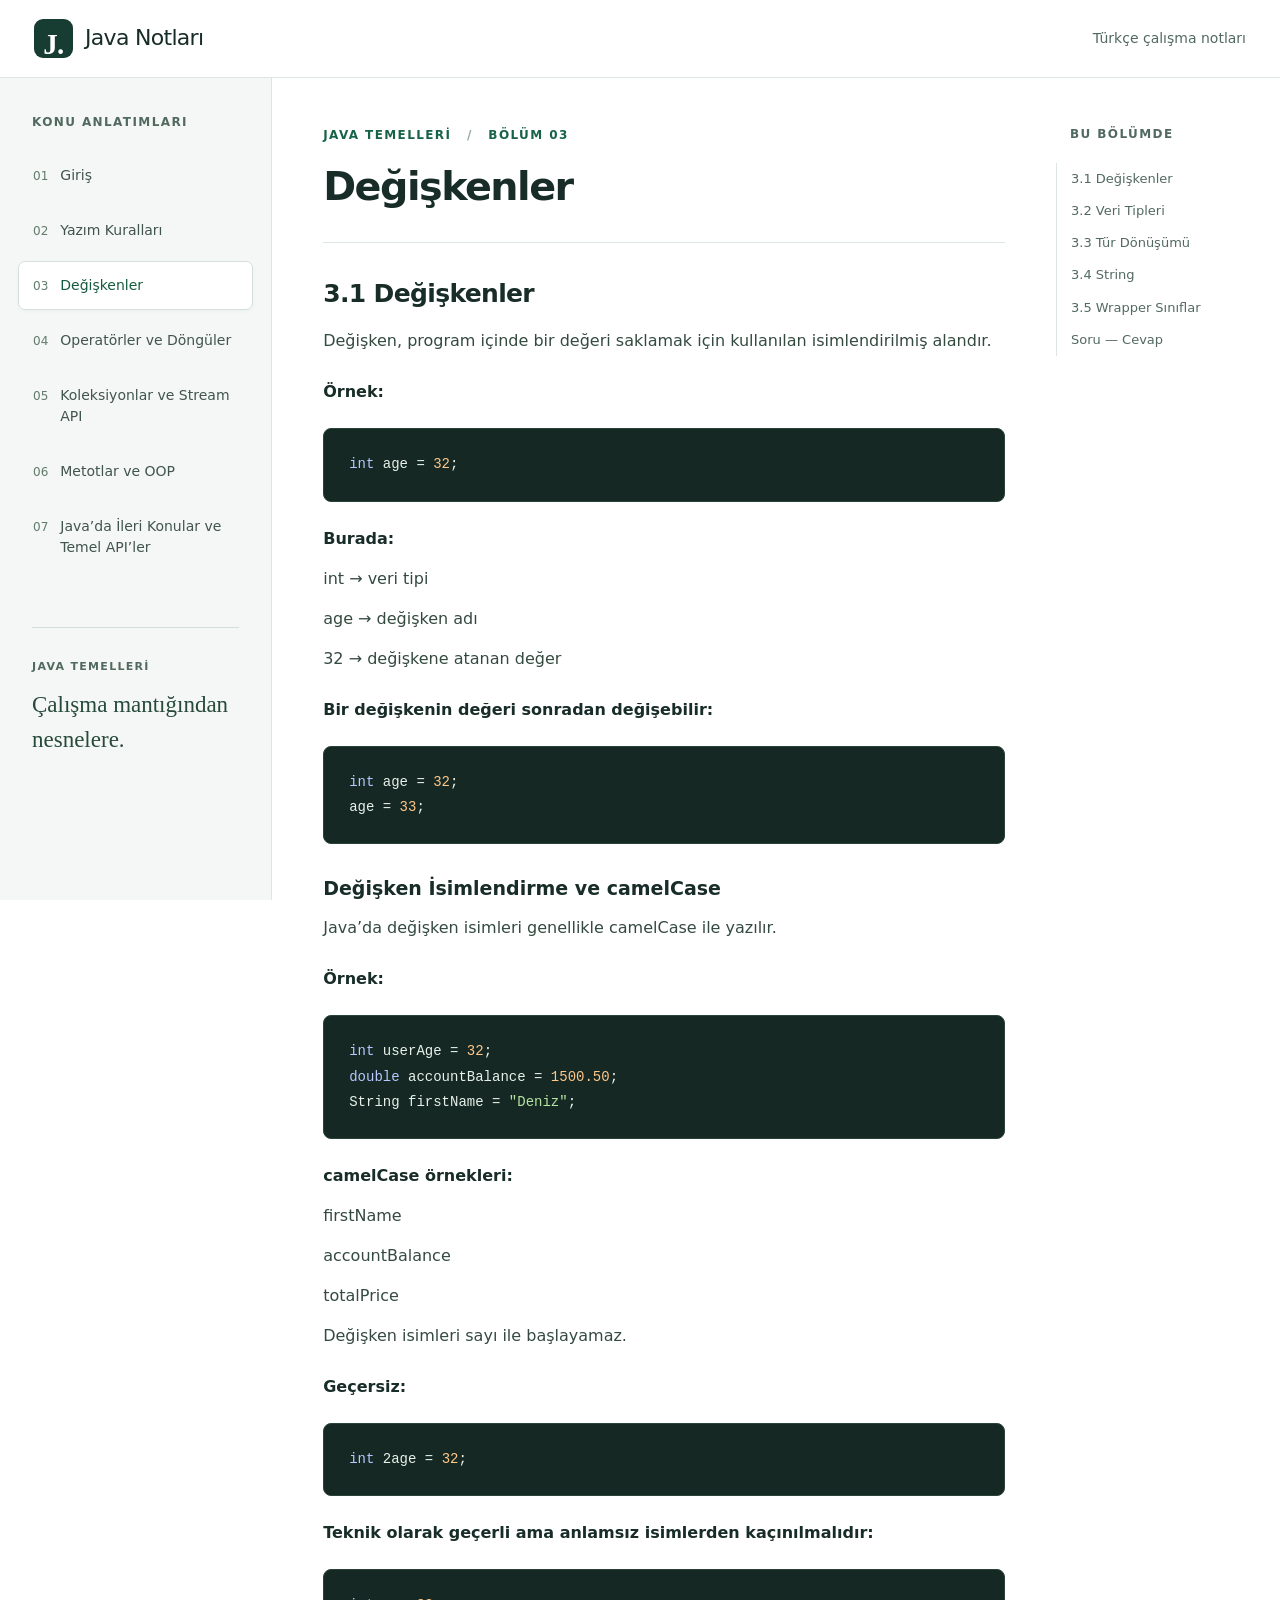
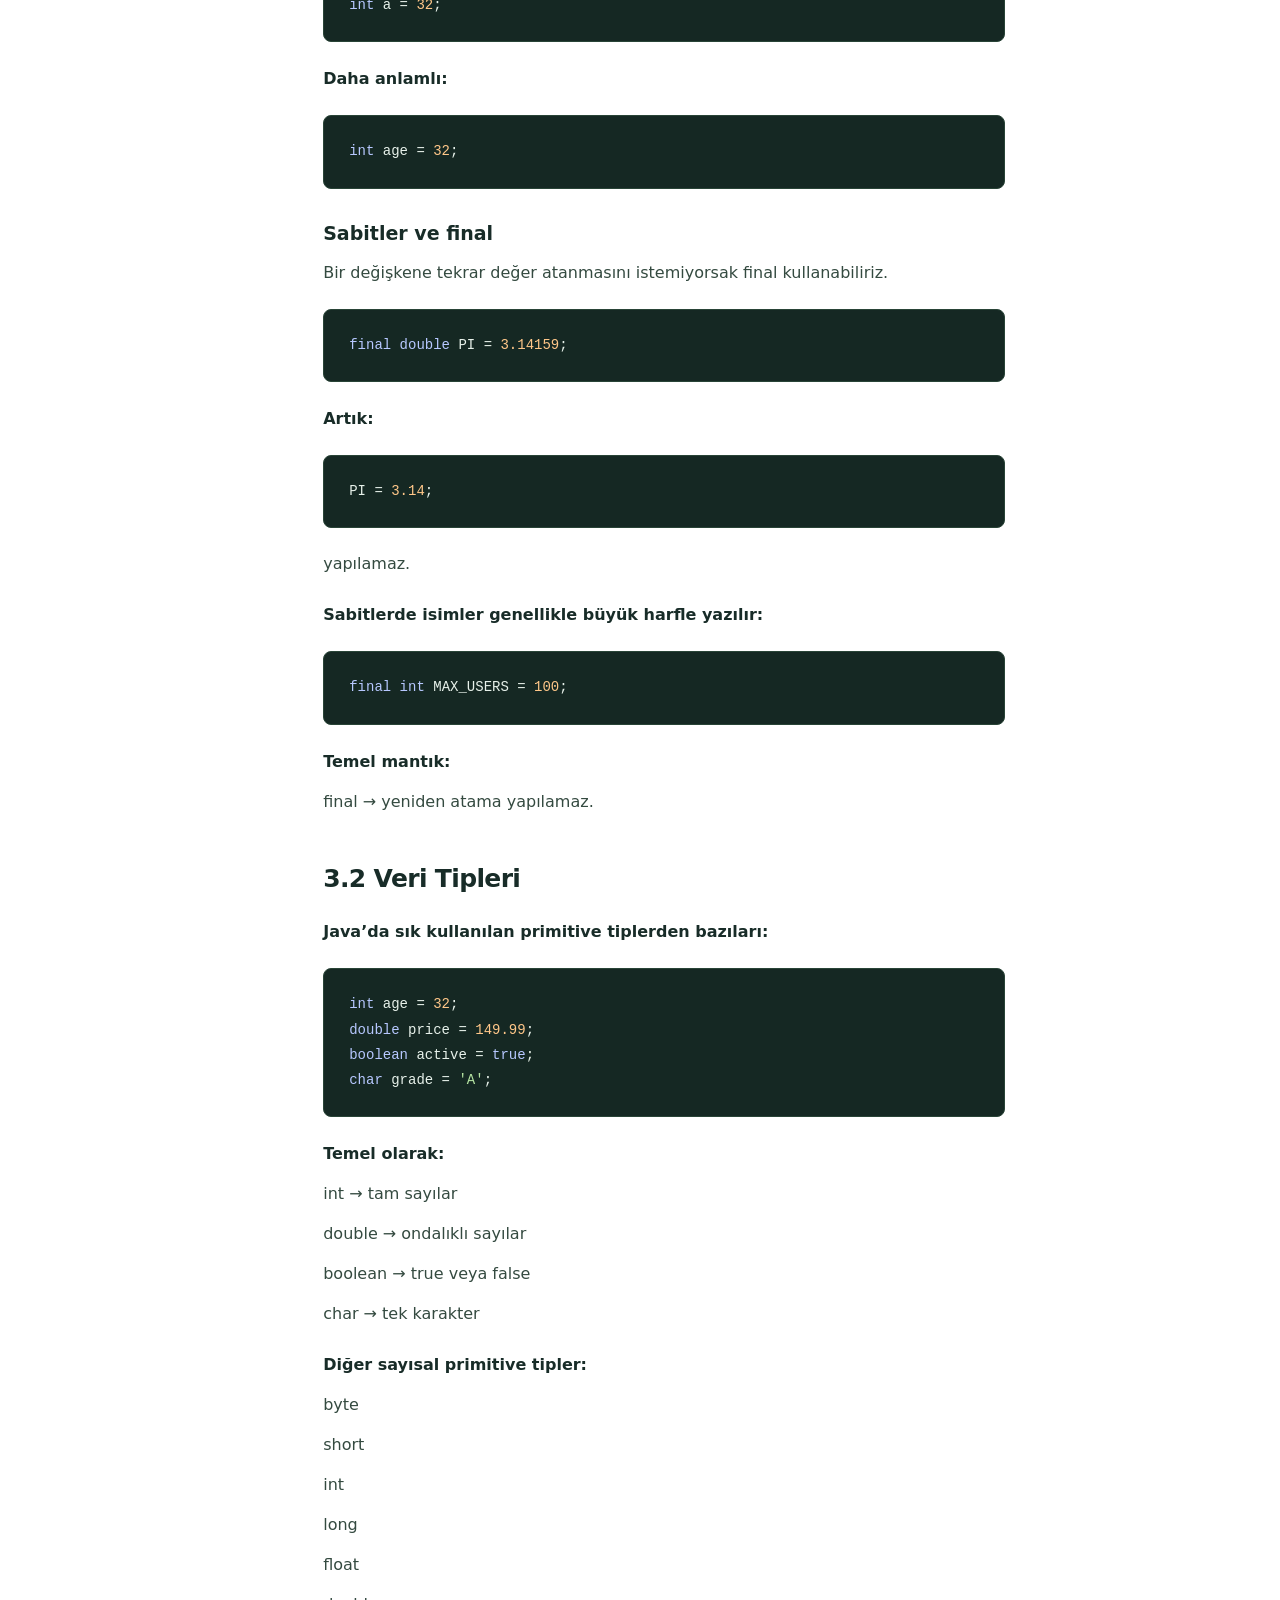
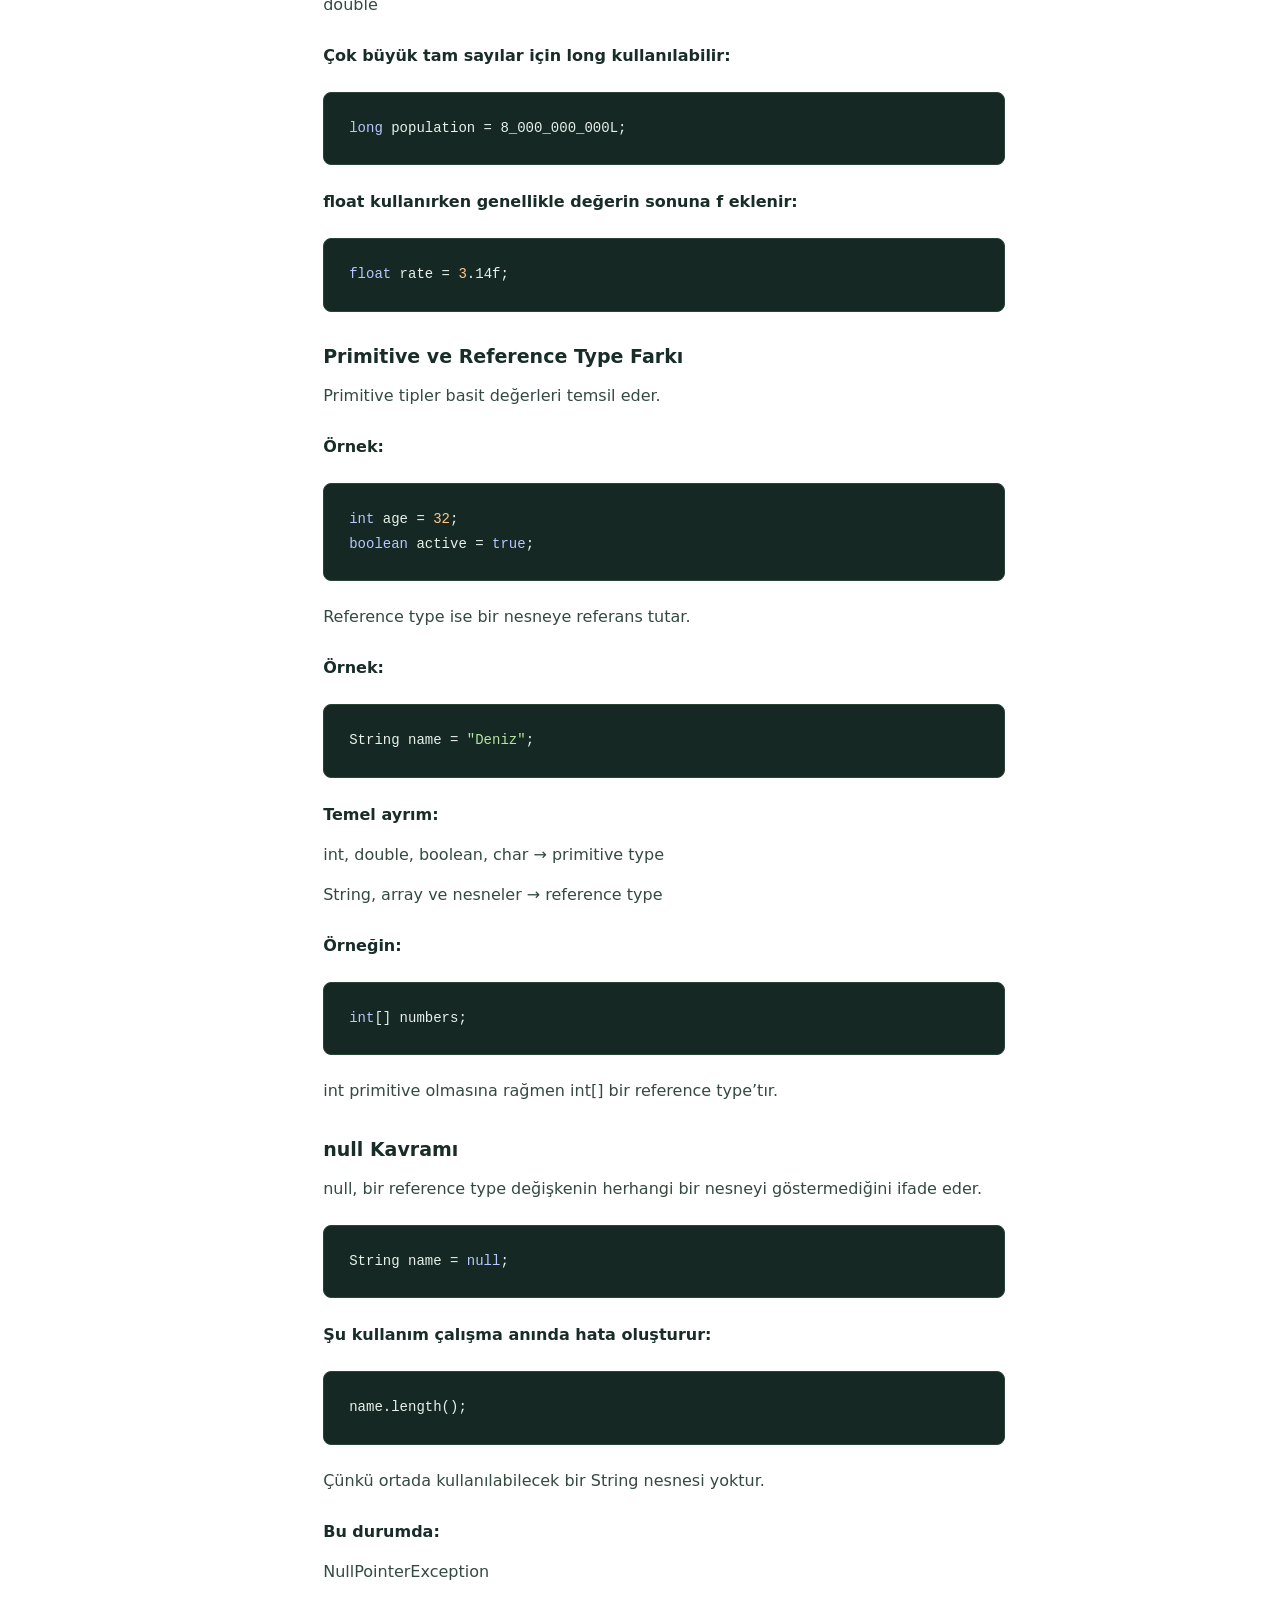
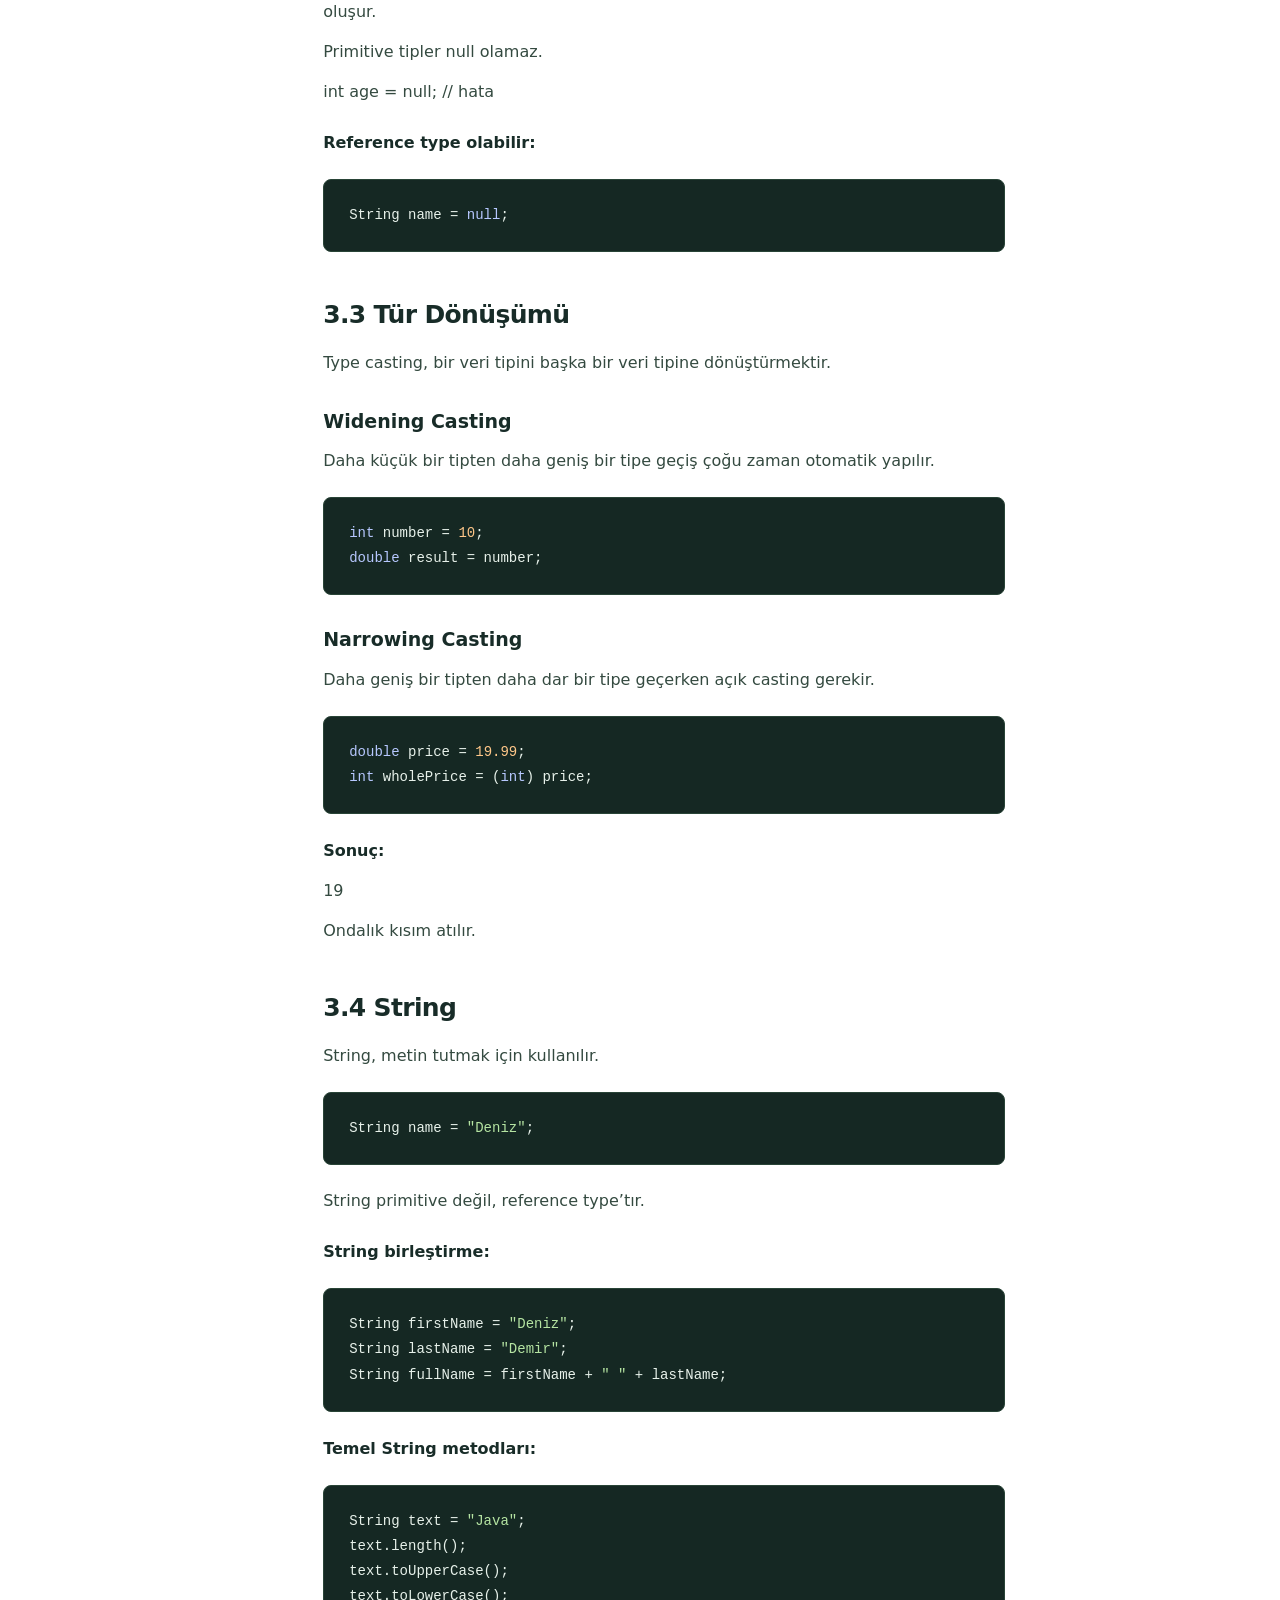
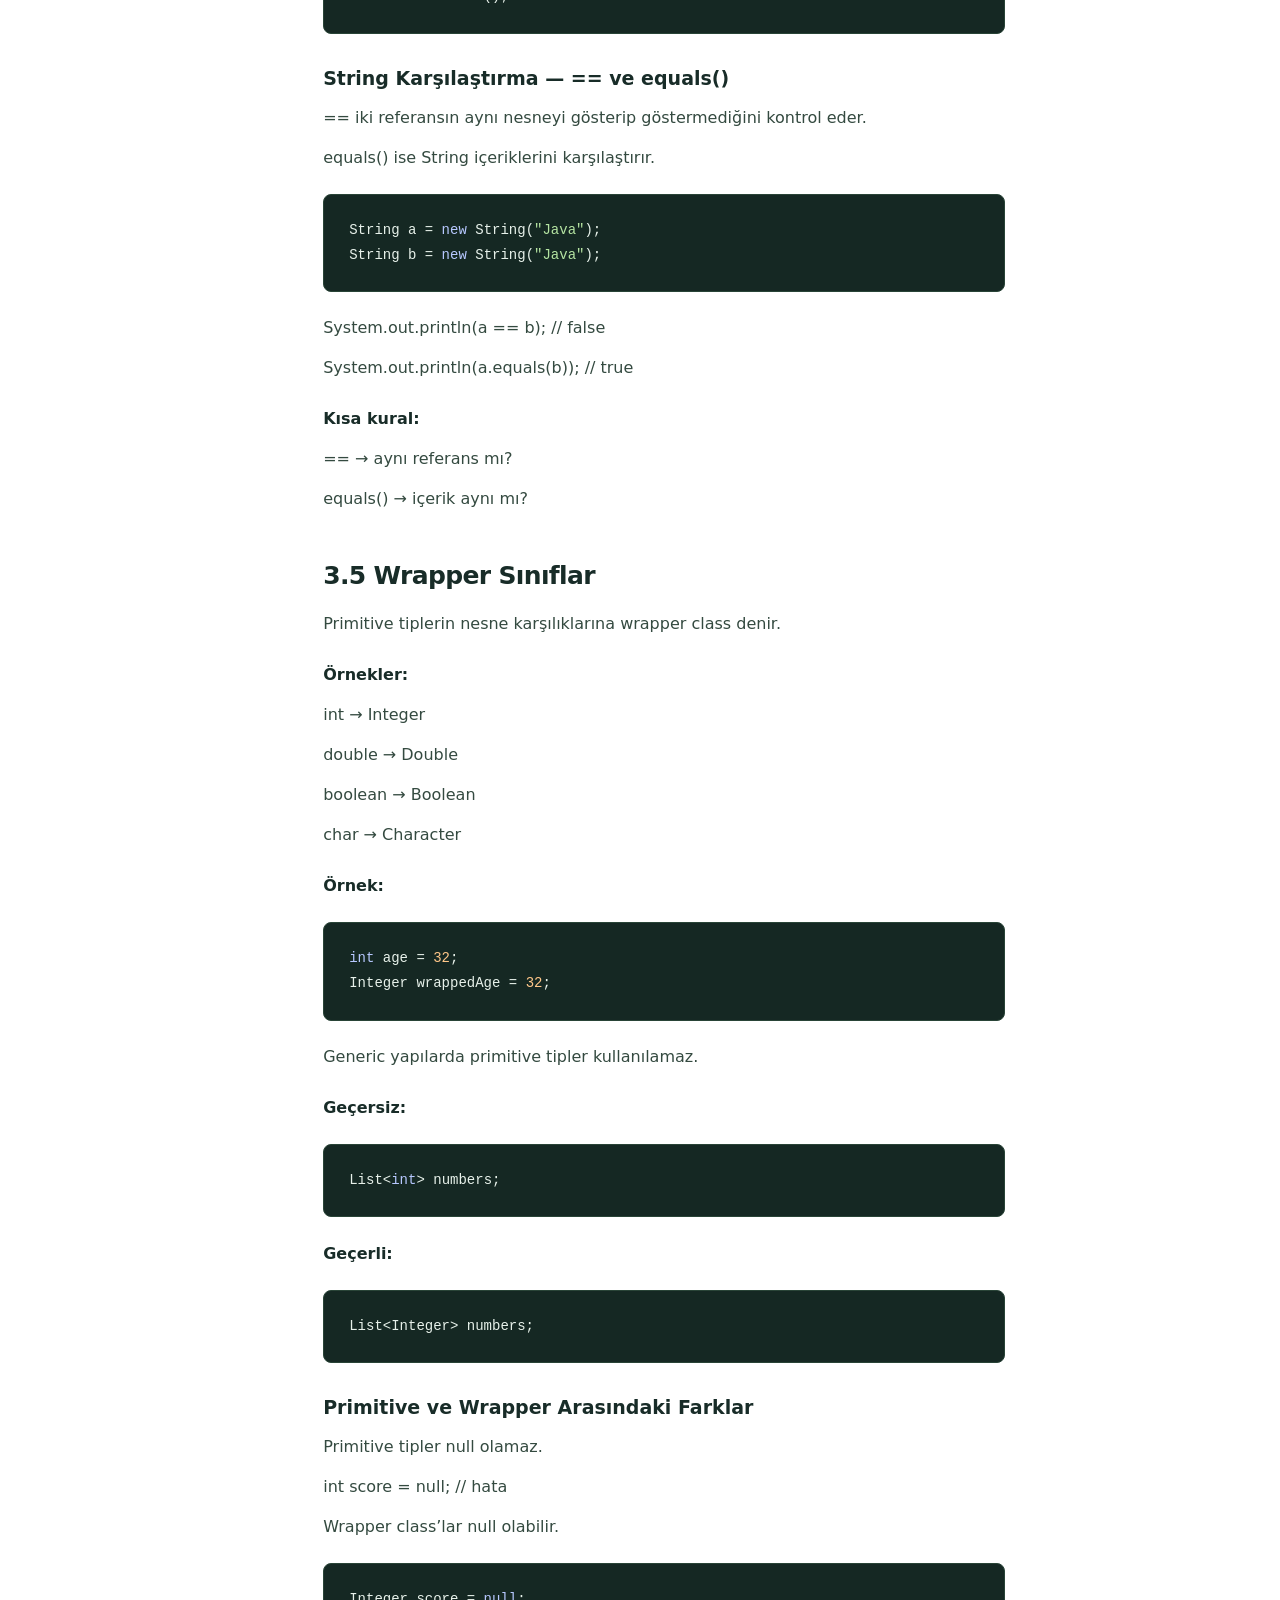
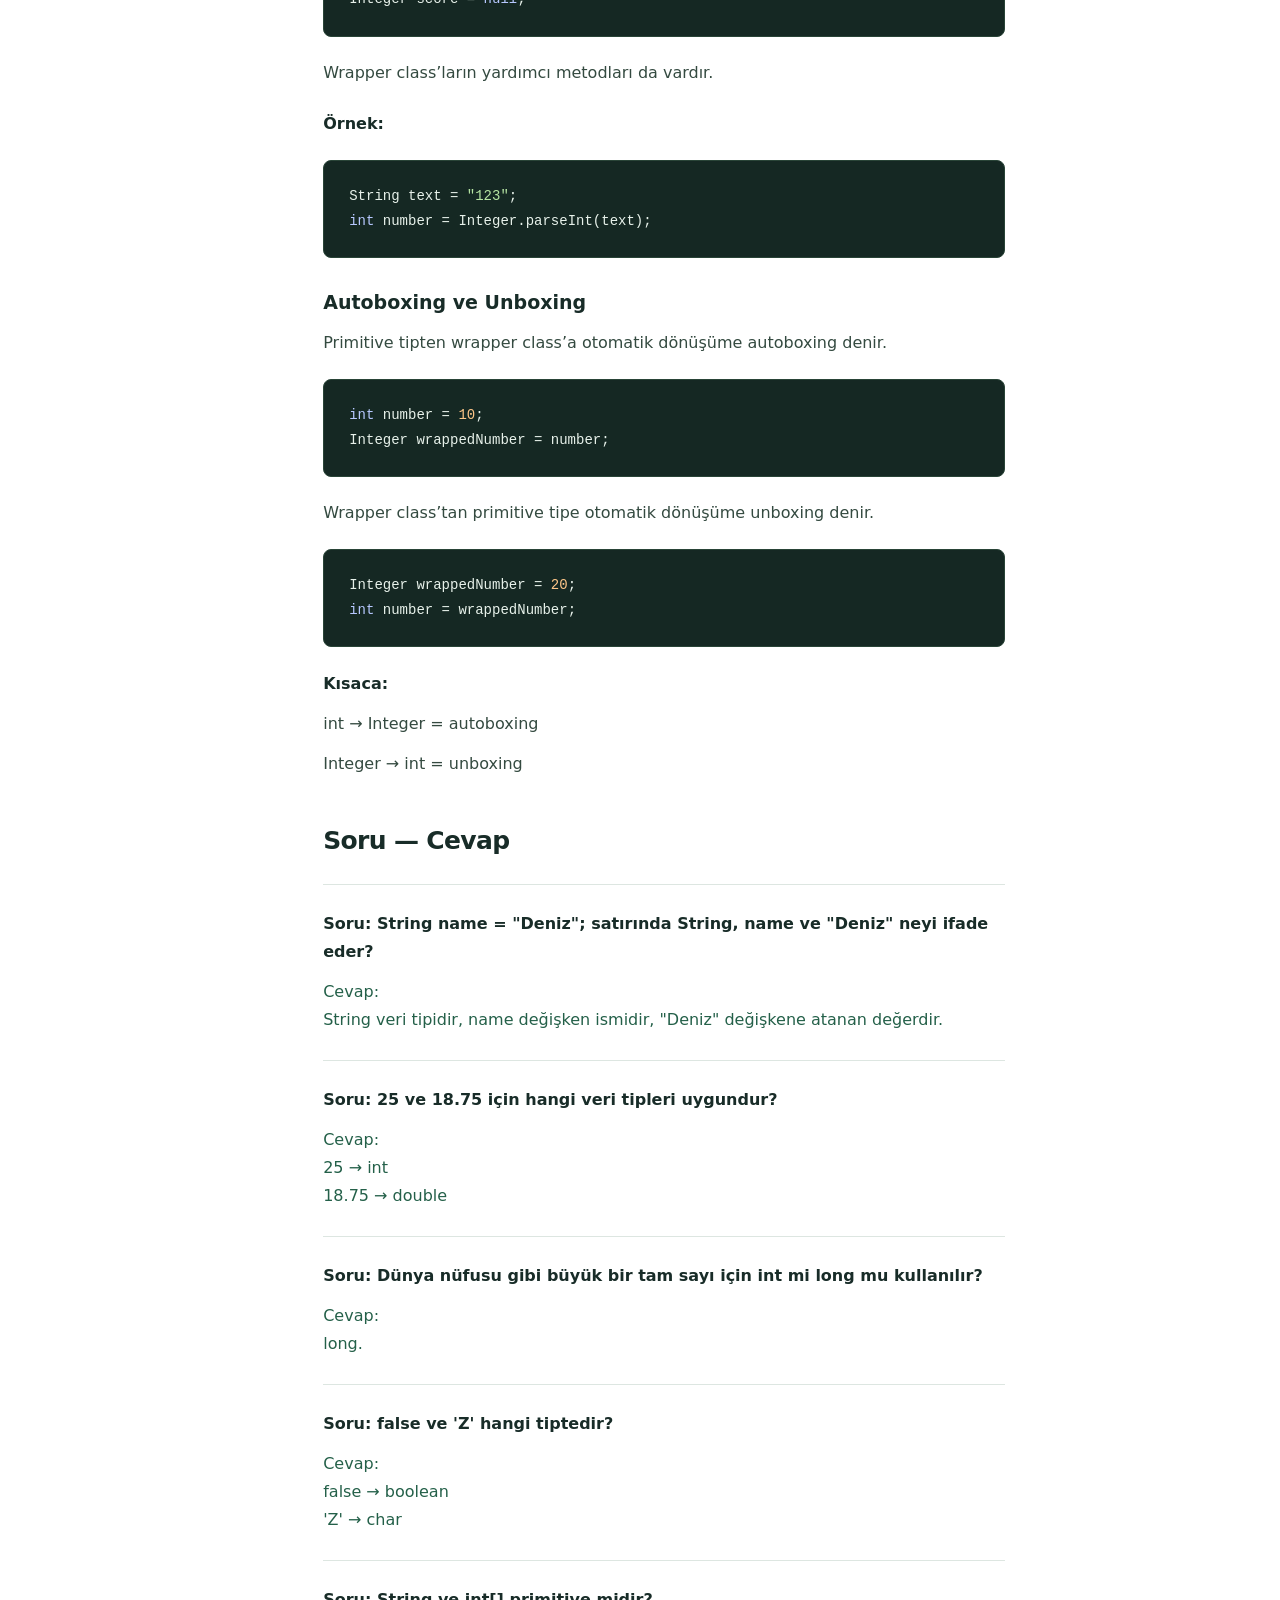
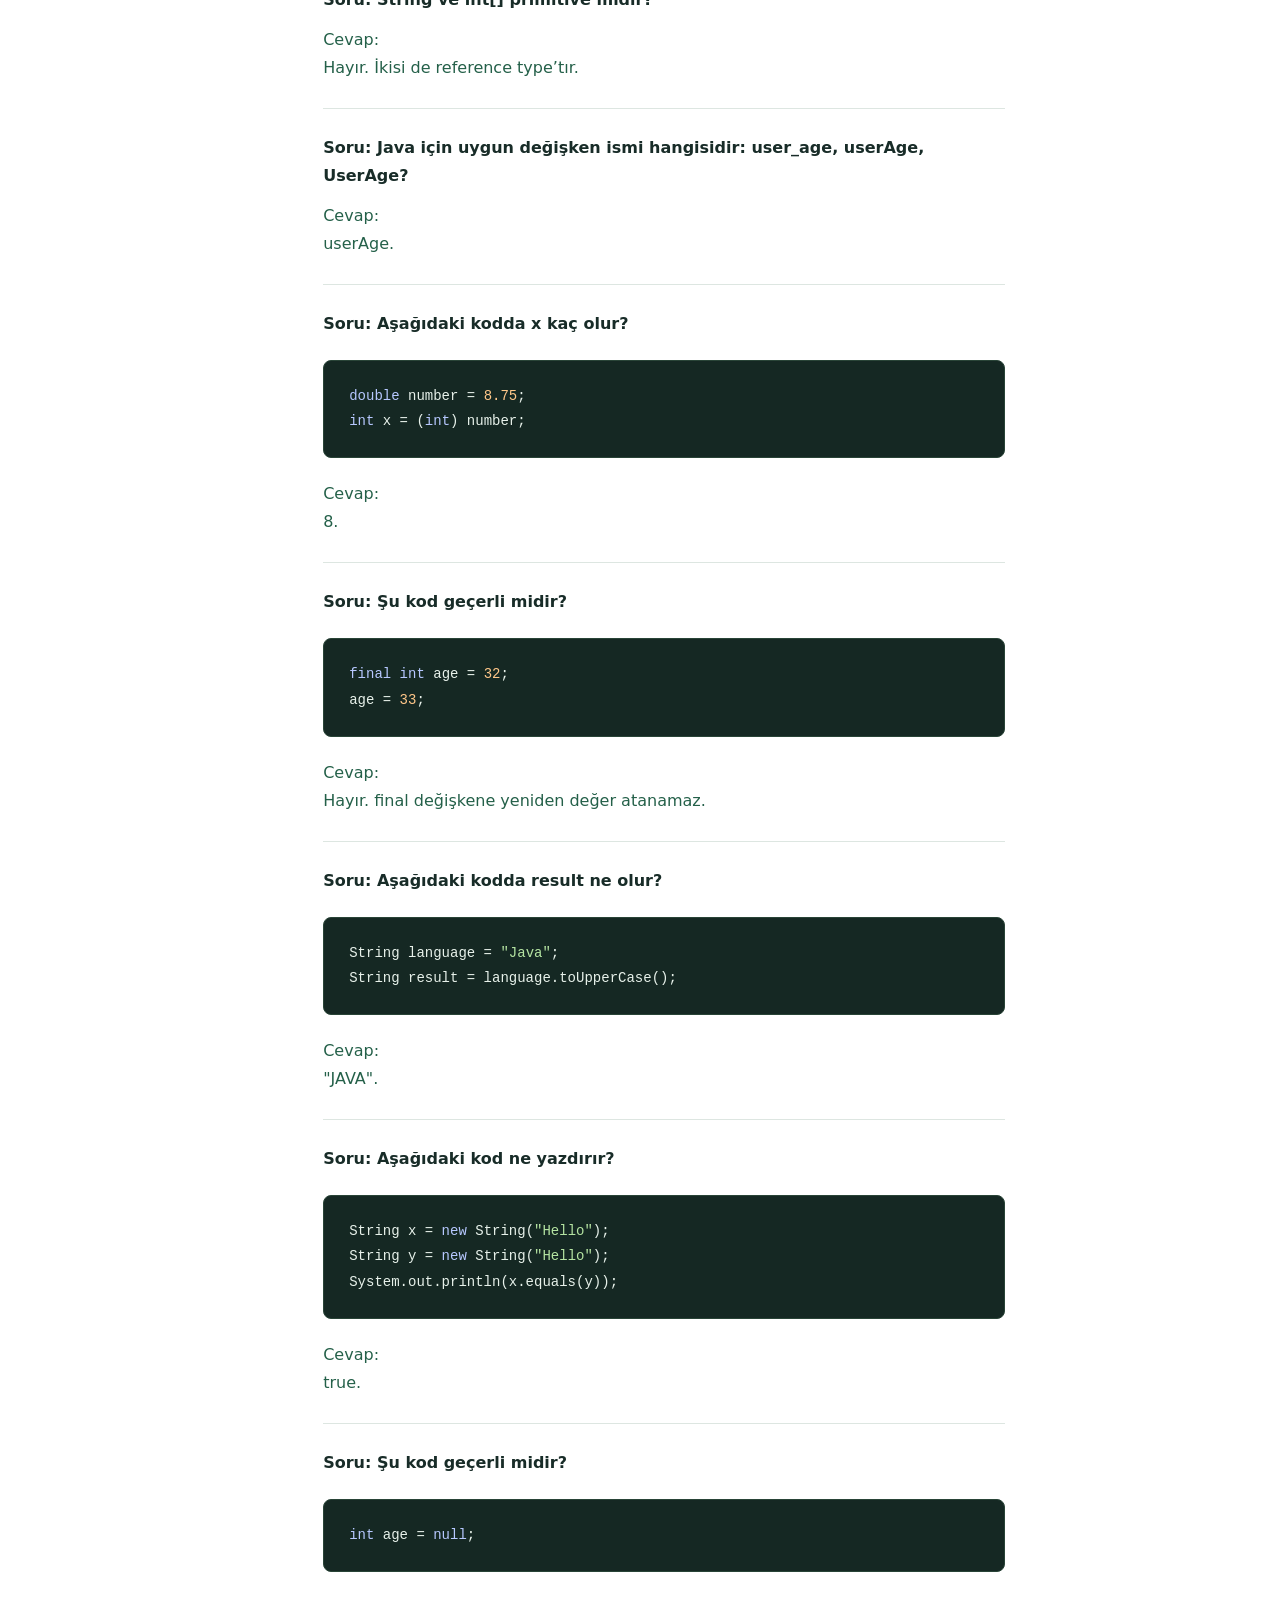
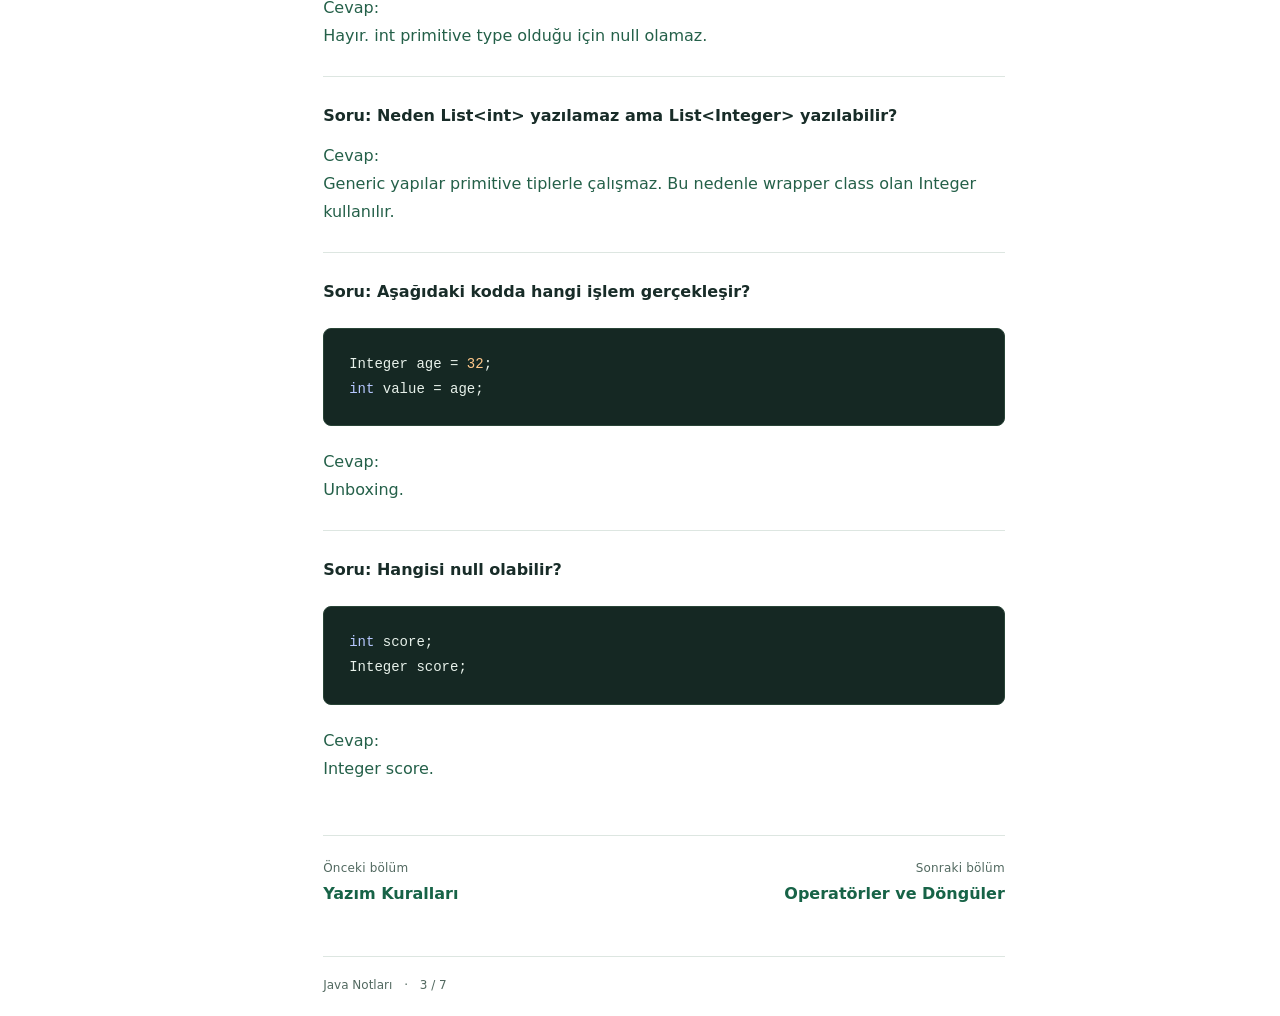
==== commit d7211b28: "Ikinci ve ucuncu bolum basliklarini sadelestir" ====
--- a/degiskenler.html
+++ b/degiskenler.html
@@ -1,15 +1,15 @@
 <!doctype html>
 <html lang="tr" class="no-js">
 <head><meta charset="utf-8"><meta name="viewport" content="width=device-width, initial-scale=1">
-<title>Değişkenler ve Veri Tipleri · Java Notları</title>
-<meta name="description" content="Java konu anlatımları: Değişkenler ve Veri Tipleri. Türkçe açıklamalar, kod örnekleri ve soru cevaplar.">
+<title>Değişkenler · Java Notları</title>
+<meta name="description" content="Java konu anlatımları: Değişkenler. Türkçe açıklamalar, kod örnekleri ve soru cevaplar.">
 <meta name="theme-color" content="#173d32"><link rel="icon" href="favicon.svg" type="image/svg+xml">
 <link rel="stylesheet" href="style.css?v=3"><script src="app.js" defer></script></head>
 <body id="top"><a class="skip-link" href="#icerik">İçeriğe geç</a>
 <header class="topbar"><a class="brand" href="index.html"><span class="brand-mark" aria-hidden="true">J.</span><span>Java <strong>Notları</strong></span></a><span class="topbar-caption">Türkçe çalışma notları</span><button class="menu-toggle" type="button" aria-expanded="false" aria-controls="sidebar">☰ Konular</button></header>
-<div class="layout"><aside class="sidebar" id="sidebar"><p class="nav-label">KONU ANLATIMLARI</p><nav aria-label="Bölümler"><a href="index.html"><span class="chapter-number">01</span><span>Giriş</span></a><a href="main-metodu.html"><span class="chapter-number">02</span><span>Yazım Kuralları</span></a><a href="degiskenler.html" aria-current="page"><span class="chapter-number">03</span><span>Değişkenler ve Veri Tipleri</span></a><a href="operatorler-donguler.html"><span class="chapter-number">04</span><span>Operatörler ve Döngüler</span></a><a href="koleksiyonlar-stream.html"><span class="chapter-number">05</span><span>Koleksiyonlar ve Stream API</span></a><a href="metotlar-oop.html"><span class="chapter-number">06</span><span>Metotlar ve OOP</span></a><a href="ileri-konular-api.html"><span class="chapter-number">07</span><span>Java’da İleri Konular ve Temel API’ler</span></a></nav><div class="sidebar-note"><span>JAVA TEMELLERİ</span><p>Çalışma mantığından<br>nesnelere.</p></div></aside>
-<main id="icerik" tabindex="-1"><div class="chapter-heading"><p class="eyebrow">JAVA TEMELLERİ <span>/</span> BÖLÜM 03</p><h1>Değişkenler ve Veri Tipleri</h1></div>
-<details class="mobile-toc"><summary>Bu bölümde</summary><nav aria-label="Bölüm içi bağlantılar"><a href="#konu-1">3.1 Değişkenler</a><a href="#konu-2">3.2 Veri Tipleri</a><a href="#konu-5">3.3 Type Casting</a><a href="#konu-7">3.4 String</a><a href="#konu-10">3.5 Wrapper Classes</a><a href="#konu-13">Soru — Cevap</a></nav></details>
+<div class="layout"><aside class="sidebar" id="sidebar"><p class="nav-label">KONU ANLATIMLARI</p><nav aria-label="Bölümler"><a href="index.html"><span class="chapter-number">01</span><span>Giriş</span></a><a href="main-metodu.html"><span class="chapter-number">02</span><span>Yazım Kuralları</span></a><a href="degiskenler.html" aria-current="page"><span class="chapter-number">03</span><span>Değişkenler</span></a><a href="operatorler-donguler.html"><span class="chapter-number">04</span><span>Operatörler ve Döngüler</span></a><a href="koleksiyonlar-stream.html"><span class="chapter-number">05</span><span>Koleksiyonlar ve Stream API</span></a><a href="metotlar-oop.html"><span class="chapter-number">06</span><span>Metotlar ve OOP</span></a><a href="ileri-konular-api.html"><span class="chapter-number">07</span><span>Java’da İleri Konular ve Temel API’ler</span></a></nav><div class="sidebar-note"><span>JAVA TEMELLERİ</span><p>Çalışma mantığından<br>nesnelere.</p></div></aside>
+<main id="icerik" tabindex="-1"><div class="chapter-heading"><p class="eyebrow">JAVA TEMELLERİ <span>/</span> BÖLÜM 03</p><h1>Değişkenler</h1></div>
+<details class="mobile-toc"><summary>Bu bölümde</summary><nav aria-label="Bölüm içi bağlantılar"><a href="#konu-1">3.1 Değişkenler</a><a href="#konu-2">3.2 Veri Tipleri</a><a href="#konu-5">3.3 Tür Dönüşümü</a><a href="#konu-7">3.4 String</a><a href="#konu-10">3.5 Wrapper Sınıflar</a><a href="#konu-13">Soru — Cevap</a></nav></details>
 <article><h2 id="konu-1">3.1 Değişkenler</h2><p class="">Değişken, program içinde bir değeri saklamak için kullanılan isimlendirilmiş alandır.</p><p class="label">Örnek:</p><pre class="code" tabindex="0" aria-label="Java kod örneği"><code><span class="keyword">int</span> age = <span class="number">32</span>;</code></pre><p class="label">Burada:</p><p class="">int → veri tipi</p><p class="">age → değişken adı</p><p class="">32 → değişkene atanan değer</p><p class="label">Bir değişkenin değeri sonradan değişebilir:</p><pre class="code" tabindex="0" aria-label="Java kod örneği"><code><span class="keyword">int</span> age = <span class="number">32</span>;
 age = <span class="number">33</span>;</code></pre><h3 id="konu-4">Değişken İsimlendirme ve camelCase</h3><p class="">Java’da değişken isimleri genellikle camelCase ile yazılır.</p><p class="label">Örnek:</p><pre class="code" tabindex="0" aria-label="Java kod örneği"><code><span class="keyword">int</span> userAge = <span class="number">32</span>;
 <span class="keyword">double</span> accountBalance = <span class="number">1500.50</span>;
@@ -17,7 +17,7 @@
 <span class="keyword">double</span> price = <span class="number">149.99</span>;
 <span class="keyword">boolean</span> active = <span class="keyword">true</span>;
 <span class="keyword">char</span> grade = <span class="string">'A'</span>;</code></pre><p class="label">Temel olarak:</p><p class="">int → tam sayılar</p><p class="">double → ondalıklı sayılar</p><p class="">boolean → true veya false</p><p class="">char → tek karakter</p><p class="label">Diğer sayısal primitive tipler:</p><p class="">byte</p><p class="">short</p><p class="">int</p><p class="">long</p><p class="">float</p><p class="">double</p><p class="label">Çok büyük tam sayılar için long kullanılabilir:</p><pre class="code" tabindex="0" aria-label="Java kod örneği"><code><span class="keyword">long</span> population = 8_000_000_000L;</code></pre><p class="label">float kullanırken genellikle değerin sonuna f eklenir:</p><pre class="code" tabindex="0" aria-label="Java kod örneği"><code><span class="keyword">float</span> rate = <span class="number">3</span>.14f;</code></pre><h3 id="konu-3">Primitive ve Reference Type Farkı</h3><p class="">Primitive tipler basit değerleri temsil eder.</p><p class="label">Örnek:</p><pre class="code" tabindex="0" aria-label="Java kod örneği"><code><span class="keyword">int</span> age = <span class="number">32</span>;
-<span class="keyword">boolean</span> active = <span class="keyword">true</span>;</code></pre><p class="">Reference type ise bir nesneye referans tutar.</p><p class="label">Örnek:</p><pre class="code" tabindex="0" aria-label="Java kod örneği"><code>String name = <span class="string">"Deniz"</span>;</code></pre><p class="label">Temel ayrım:</p><p class="">int, double, boolean, char → primitive type</p><p class="">String, array ve nesneler → reference type</p><p class="label">Örneğin:</p><pre class="code" tabindex="0" aria-label="Java kod örneği"><code><span class="keyword">int</span>[] numbers;</code></pre><p class="">int primitive olmasına rağmen int[] bir reference type’tır.</p><h3 id="konu-9">null Kavramı</h3><p class="">null, bir reference type değişkenin herhangi bir nesneyi göstermediğini ifade eder.</p><pre class="code" tabindex="0" aria-label="Java kod örneği"><code>String name = <span class="keyword">null</span>;</code></pre><p class="label">Şu kullanım çalışma anında hata oluşturur:</p><pre class="code" tabindex="0" aria-label="Java kod örneği"><code>name.length();</code></pre><p class="">Çünkü ortada kullanılabilecek bir String nesnesi yoktur.</p><p class="label">Bu durumda:</p><p class="">NullPointerException</p><p class="">oluşur.</p><p class="">Primitive tipler null olamaz.</p><p class="">int age = null; // hata</p><p class="label">Reference type olabilir:</p><pre class="code" tabindex="0" aria-label="Java kod örneği"><code>String name = <span class="keyword">null</span>;</code></pre><h2 id="konu-5">3.3 Type Casting</h2><p class="">Type casting, bir veri tipini başka bir veri tipine dönüştürmektir.</p><h3>Widening Casting</h3><p class="">Daha küçük bir tipten daha geniş bir tipe geçiş çoğu zaman otomatik yapılır.</p><pre class="code" tabindex="0" aria-label="Java kod örneği"><code><span class="keyword">int</span> number = <span class="number">10</span>;
+<span class="keyword">boolean</span> active = <span class="keyword">true</span>;</code></pre><p class="">Reference type ise bir nesneye referans tutar.</p><p class="label">Örnek:</p><pre class="code" tabindex="0" aria-label="Java kod örneği"><code>String name = <span class="string">"Deniz"</span>;</code></pre><p class="label">Temel ayrım:</p><p class="">int, double, boolean, char → primitive type</p><p class="">String, array ve nesneler → reference type</p><p class="label">Örneğin:</p><pre class="code" tabindex="0" aria-label="Java kod örneği"><code><span class="keyword">int</span>[] numbers;</code></pre><p class="">int primitive olmasına rağmen int[] bir reference type’tır.</p><h3 id="konu-9">null Kavramı</h3><p class="">null, bir reference type değişkenin herhangi bir nesneyi göstermediğini ifade eder.</p><pre class="code" tabindex="0" aria-label="Java kod örneği"><code>String name = <span class="keyword">null</span>;</code></pre><p class="label">Şu kullanım çalışma anında hata oluşturur:</p><pre class="code" tabindex="0" aria-label="Java kod örneği"><code>name.length();</code></pre><p class="">Çünkü ortada kullanılabilecek bir String nesnesi yoktur.</p><p class="label">Bu durumda:</p><p class="">NullPointerException</p><p class="">oluşur.</p><p class="">Primitive tipler null olamaz.</p><p class="">int age = null; // hata</p><p class="label">Reference type olabilir:</p><pre class="code" tabindex="0" aria-label="Java kod örneği"><code>String name = <span class="keyword">null</span>;</code></pre><h2 id="konu-5">3.3 Tür Dönüşümü</h2><p class="">Type casting, bir veri tipini başka bir veri tipine dönüştürmektir.</p><h3>Widening Casting</h3><p class="">Daha küçük bir tipten daha geniş bir tipe geçiş çoğu zaman otomatik yapılır.</p><pre class="code" tabindex="0" aria-label="Java kod örneği"><code><span class="keyword">int</span> number = <span class="number">10</span>;
 <span class="keyword">double</span> result = number;</code></pre><h3>Narrowing Casting</h3><p class="">Daha geniş bir tipten daha dar bir tipe geçerken açık casting gerekir.</p><pre class="code" tabindex="0" aria-label="Java kod örneği"><code><span class="keyword">double</span> price = <span class="number">19.99</span>;
 <span class="keyword">int</span> wholePrice = (<span class="keyword">int</span>) price;</code></pre><p class="label">Sonuç:</p><p class="">19</p><p class="">Ondalık kısım atılır.</p><h2 id="konu-7">3.4 String</h2><p class="">String, metin tutmak için kullanılır.</p><pre class="code" tabindex="0" aria-label="Java kod örneği"><code>String name = <span class="string">"Deniz"</span>;</code></pre><p class="">String primitive değil, reference type’tır.</p><p class="label">String birleştirme:</p><pre class="code" tabindex="0" aria-label="Java kod örneği"><code>String firstName = <span class="string">"Deniz"</span>;
 String lastName = <span class="string">"Demir"</span>;
@@ -25,7 +25,7 @@
 text.length();
 text.toUpperCase();
 text.toLowerCase();</code></pre><h3 id="konu-8">String Karşılaştırma — == ve equals()</h3><p class="">== iki referansın aynı nesneyi gösterip göstermediğini kontrol eder.</p><p class="">equals() ise String içeriklerini karşılaştırır.</p><pre class="code" tabindex="0" aria-label="Java kod örneği"><code>String a = <span class="keyword">new</span> String(<span class="string">"Java"</span>);
-String b = <span class="keyword">new</span> String(<span class="string">"Java"</span>);</code></pre><p class="">System.out.println(a == b);      // false</p><p class="">System.out.println(a.equals(b)); // true</p><p class="label">Kısa kural:</p><p class="">== → aynı referans mı?</p><p class="">equals() → içerik aynı mı?</p><h2 id="konu-10">3.5 Wrapper Classes</h2><p class="">Primitive tiplerin nesne karşılıklarına wrapper class denir.</p><p class="label">Örnekler:</p><p class="">int      → Integer</p><p class="">double   → Double</p><p class="">boolean  → Boolean</p><p class="">char     → Character</p><p class="label">Örnek:</p><pre class="code" tabindex="0" aria-label="Java kod örneği"><code><span class="keyword">int</span> age = <span class="number">32</span>;
+String b = <span class="keyword">new</span> String(<span class="string">"Java"</span>);</code></pre><p class="">System.out.println(a == b);      // false</p><p class="">System.out.println(a.equals(b)); // true</p><p class="label">Kısa kural:</p><p class="">== → aynı referans mı?</p><p class="">equals() → içerik aynı mı?</p><h2 id="konu-10">3.5 Wrapper Sınıflar</h2><p class="">Primitive tiplerin nesne karşılıklarına wrapper class denir.</p><p class="label">Örnekler:</p><p class="">int      → Integer</p><p class="">double   → Double</p><p class="">boolean  → Boolean</p><p class="">char     → Character</p><p class="label">Örnek:</p><pre class="code" tabindex="0" aria-label="Java kod örneği"><code><span class="keyword">int</span> age = <span class="number">32</span>;
 Integer wrappedAge = <span class="number">32</span>;</code></pre><p class="">Generic yapılarda primitive tipler kullanılamaz.</p><p class="label">Geçersiz:</p><pre class="code" tabindex="0" aria-label="Java kod örneği"><code>List&lt;<span class="keyword">int</span>&gt; numbers;</code></pre><p class="label">Geçerli:</p><pre class="code" tabindex="0" aria-label="Java kod örneği"><code>List&lt;Integer&gt; numbers;</code></pre><h3 id="konu-12">Primitive ve Wrapper Arasındaki Farklar</h3><p class="">Primitive tipler null olamaz.</p><p class="">int score = null; // hata</p><p class="">Wrapper class’lar null olabilir.</p><pre class="code" tabindex="0" aria-label="Java kod örneği"><code>Integer score = <span class="keyword">null</span>;</code></pre><p class="">Wrapper class’ların yardımcı metodları da vardır.</p><p class="label">Örnek:</p><pre class="code" tabindex="0" aria-label="Java kod örneği"><code>String text = <span class="string">"123"</span>;
 <span class="keyword">int</span> number = Integer.parseInt(text);</code></pre><h3 id="konu-11">Autoboxing ve Unboxing</h3><p class="">Primitive tipten wrapper class’a otomatik dönüşüme autoboxing denir.</p><pre class="code" tabindex="0" aria-label="Java kod örneği"><code><span class="keyword">int</span> number = <span class="number">10</span>;
 Integer wrappedNumber = number;</code></pre><p class="">Wrapper class’tan primitive tipe otomatik dönüşüme unboxing denir.</p><pre class="code" tabindex="0" aria-label="Java kod örneği"><code>Integer wrappedNumber = <span class="number">20</span>;
@@ -37,4 +37,4 @@
 System.out.println(x.equals(y));</code></pre><p class="answer">Cevap:<br>true.</p><p class="question">Soru: Şu kod geçerli midir?</p><pre class="code" tabindex="0" aria-label="Java kod örneği"><code><span class="keyword">int</span> age = <span class="keyword">null</span>;</code></pre><p class="answer">Cevap:<br>Hayır. int primitive type olduğu için null olamaz.</p><p class="question">Soru: Neden List&lt;int&gt; yazılamaz ama List&lt;Integer&gt; yazılabilir?</p><p class="answer">Cevap:<br>Generic yapılar primitive tiplerle çalışmaz. Bu nedenle wrapper class olan Integer kullanılır.</p><p class="question">Soru: Aşağıdaki kodda hangi işlem gerçekleşir?</p><pre class="code" tabindex="0" aria-label="Java kod örneği"><code>Integer age = <span class="number">32</span>;
 <span class="keyword">int</span> value = age;</code></pre><p class="answer">Cevap:<br>Unboxing.</p><p class="question">Soru: Hangisi null olabilir?</p><pre class="code" tabindex="0" aria-label="Java kod örneği"><code><span class="keyword">int</span> score;
 Integer score;</code></pre><p class="answer">Cevap:<br>Integer score.</p></article><nav class="pagination" aria-label="Bölümler arası geçiş"><a href="main-metodu.html"><small>Önceki bölüm</small>Yazım Kuralları</a><a href="operatorler-donguler.html"><small>Sonraki bölüm</small>Operatörler ve Döngüler</a></nav><footer>Java Notları <span>·</span> 3 / 7</footer></main>
-<aside class="toc"><p class="nav-label">BU BÖLÜMDE</p><nav aria-label="Sayfa içindekiler"><a href="#konu-1">3.1 Değişkenler</a><a href="#konu-2">3.2 Veri Tipleri</a><a href="#konu-5">3.3 Type Casting</a><a href="#konu-7">3.4 String</a><a href="#konu-10">3.5 Wrapper Classes</a><a href="#konu-13">Soru — Cevap</a></nav></aside></div></body></html>+<aside class="toc"><p class="nav-label">BU BÖLÜMDE</p><nav aria-label="Sayfa içindekiler"><a href="#konu-1">3.1 Değişkenler</a><a href="#konu-2">3.2 Veri Tipleri</a><a href="#konu-5">3.3 Tür Dönüşümü</a><a href="#konu-7">3.4 String</a><a href="#konu-10">3.5 Wrapper Sınıflar</a><a href="#konu-13">Soru — Cevap</a></nav></aside></div></body></html>
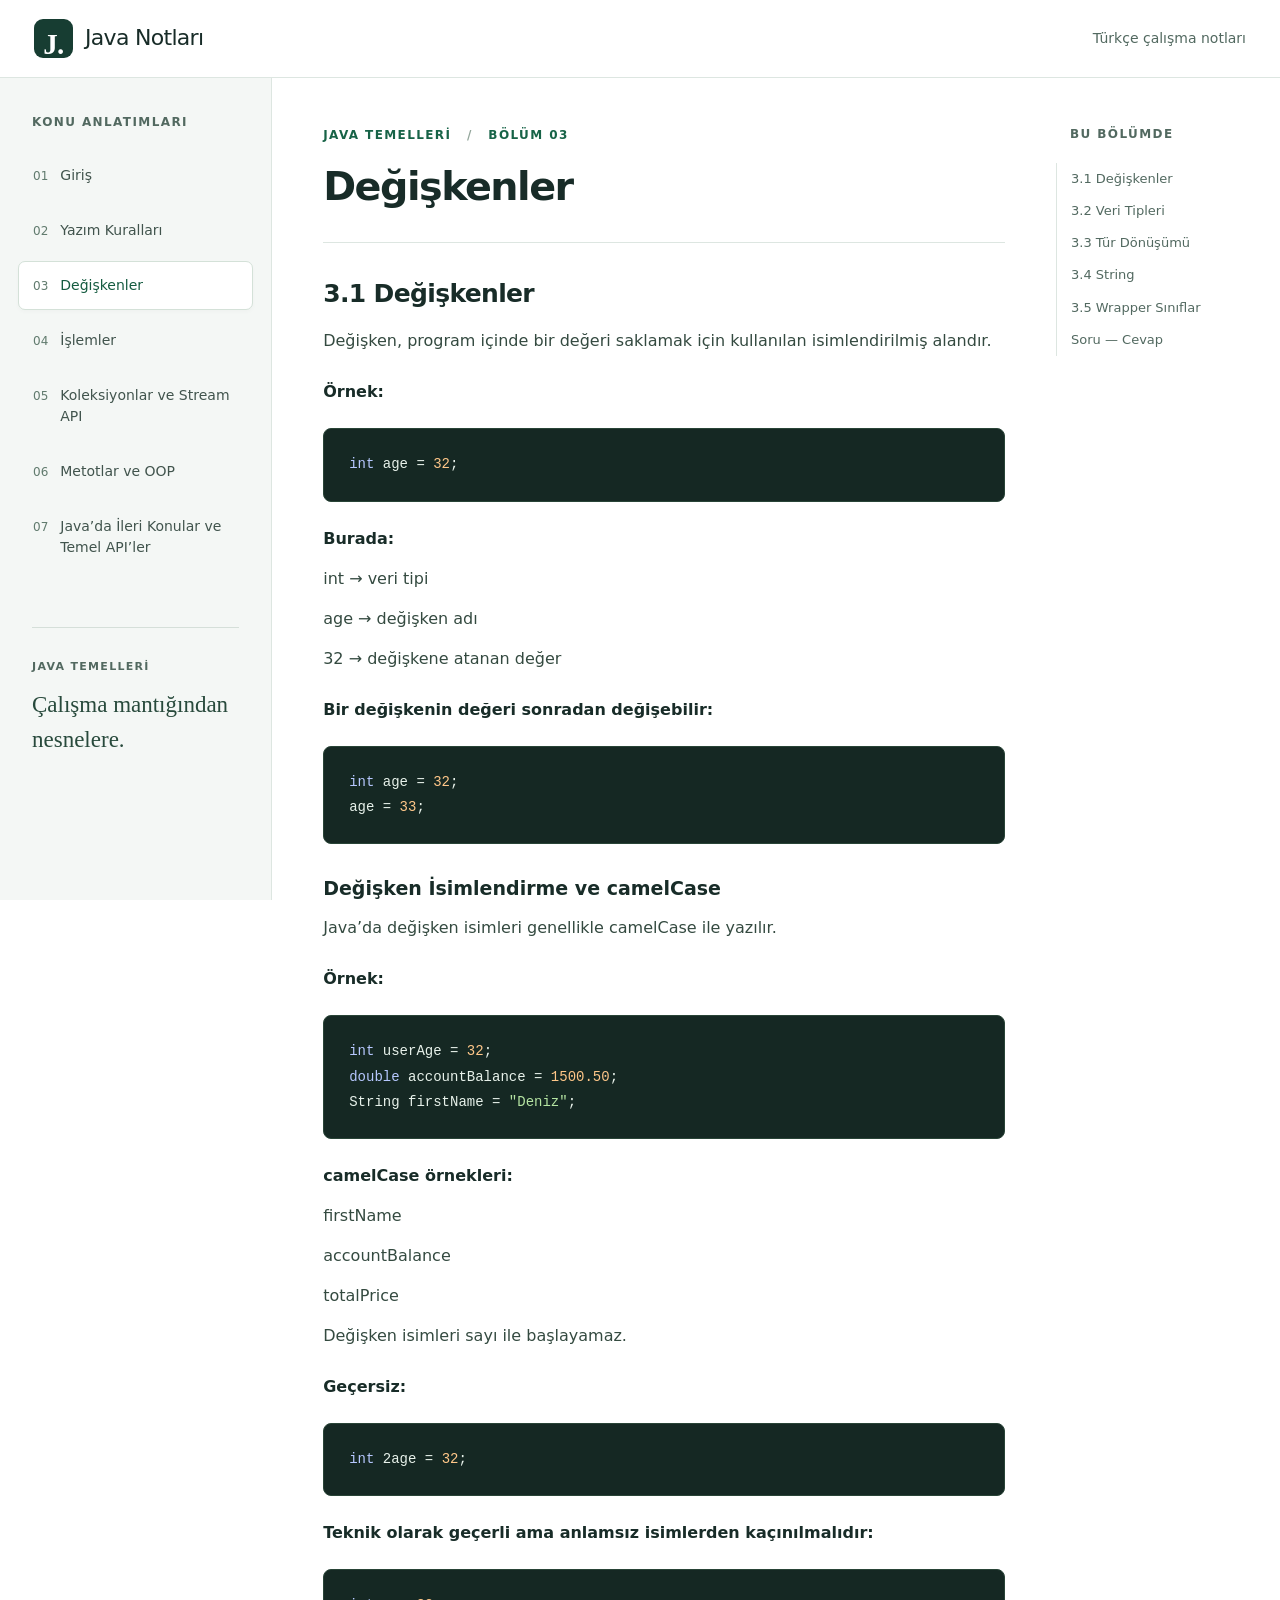
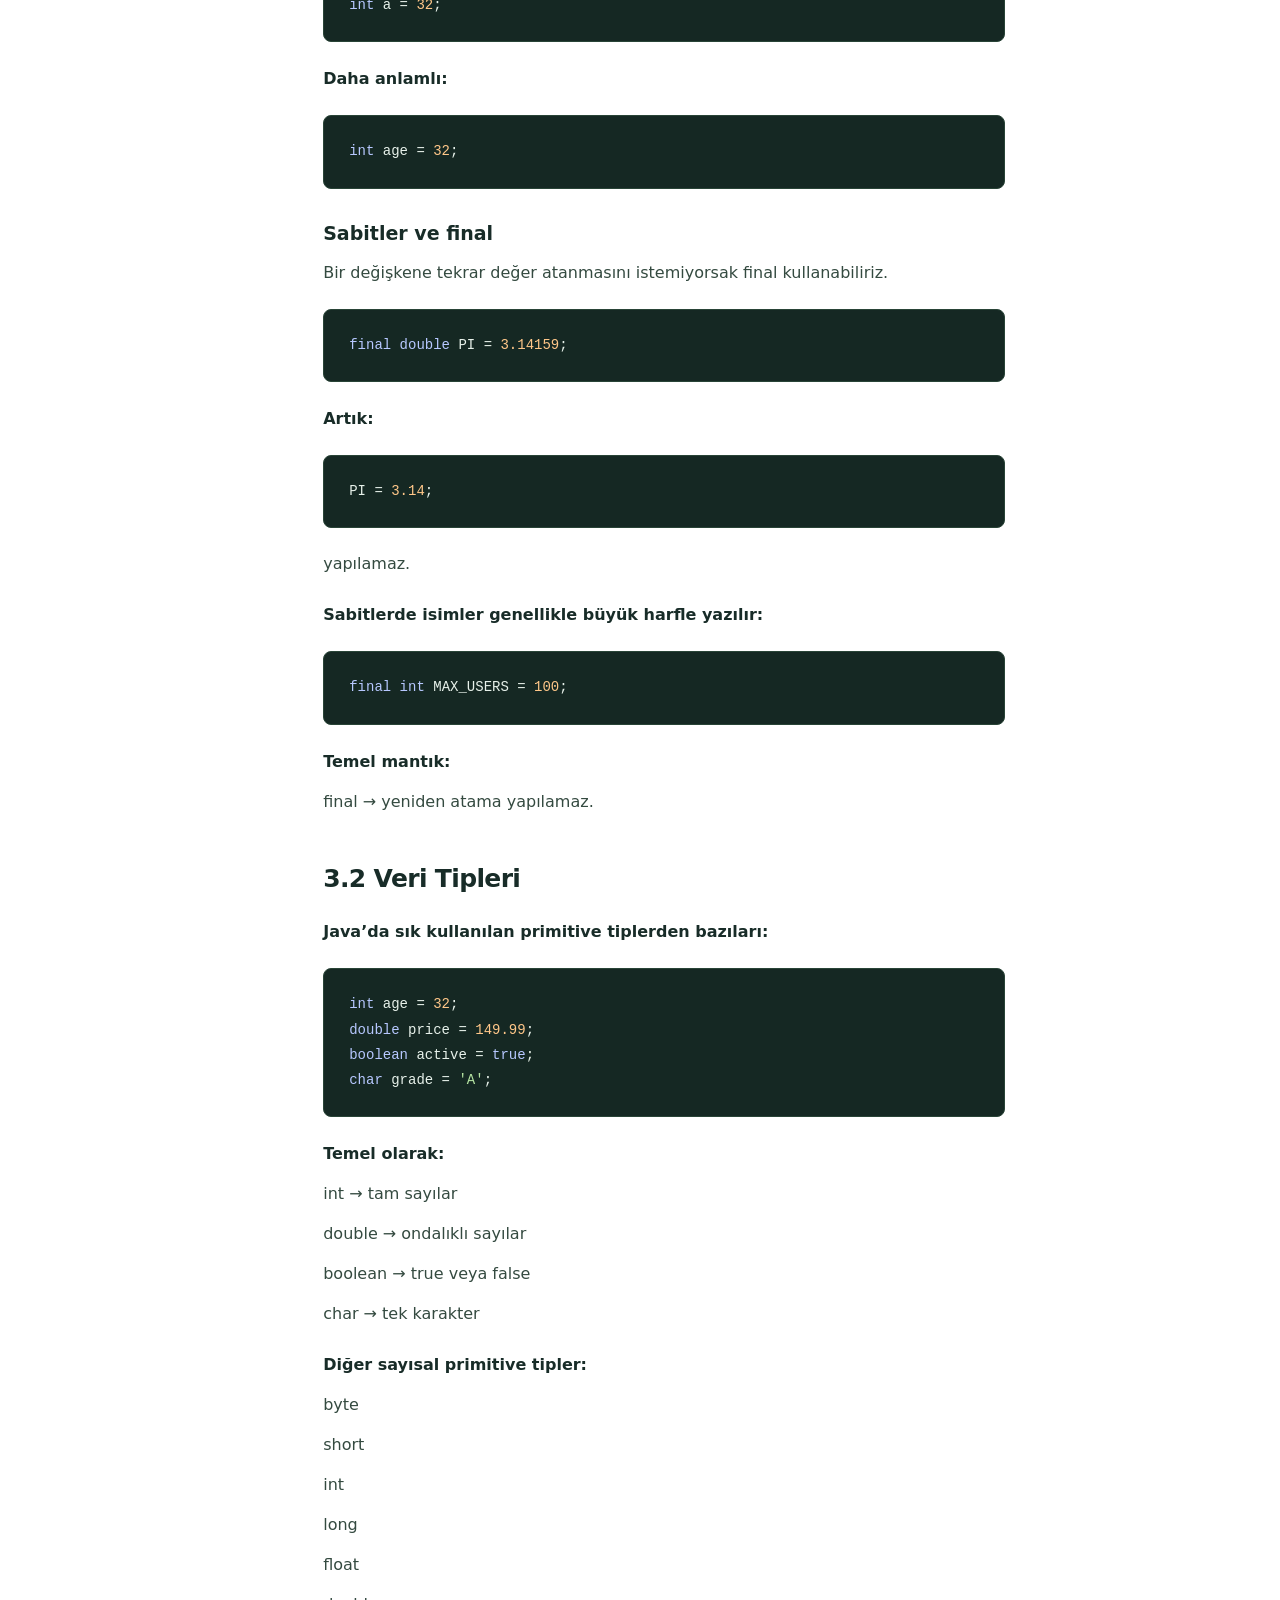
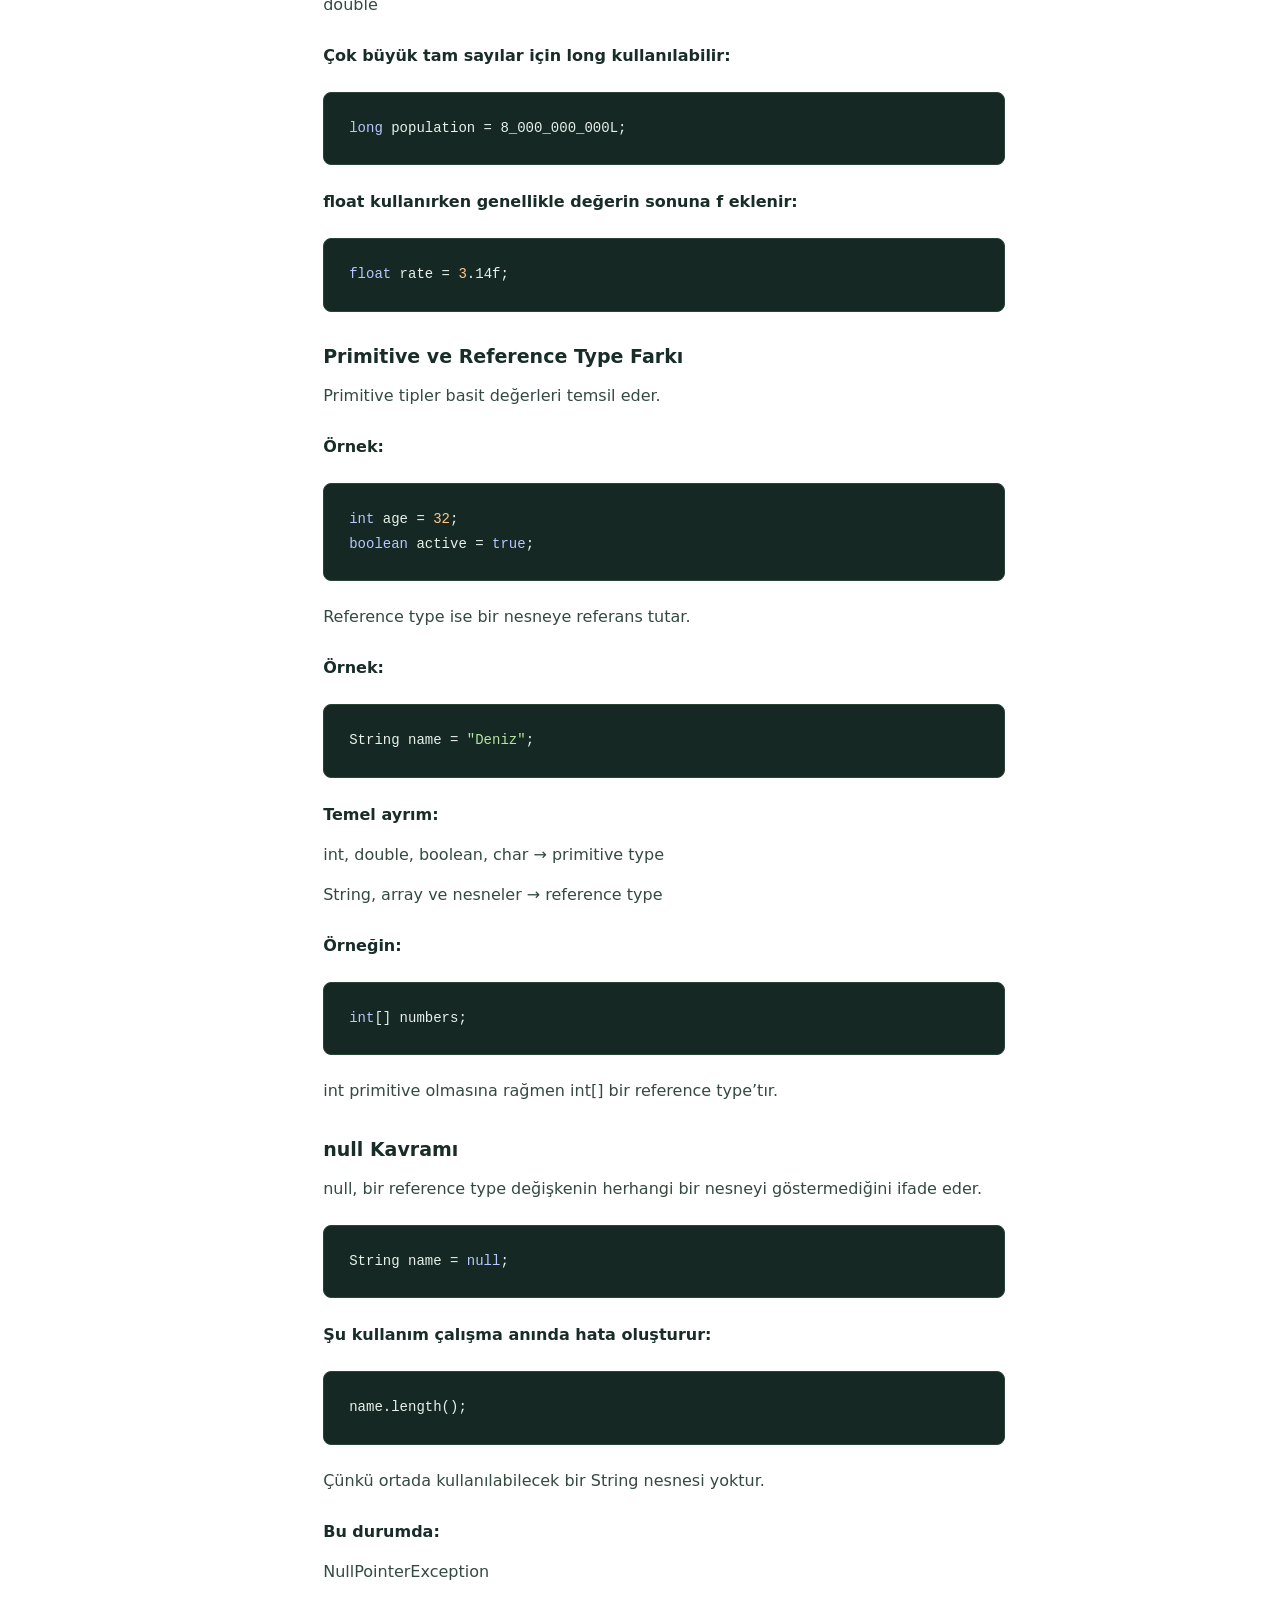
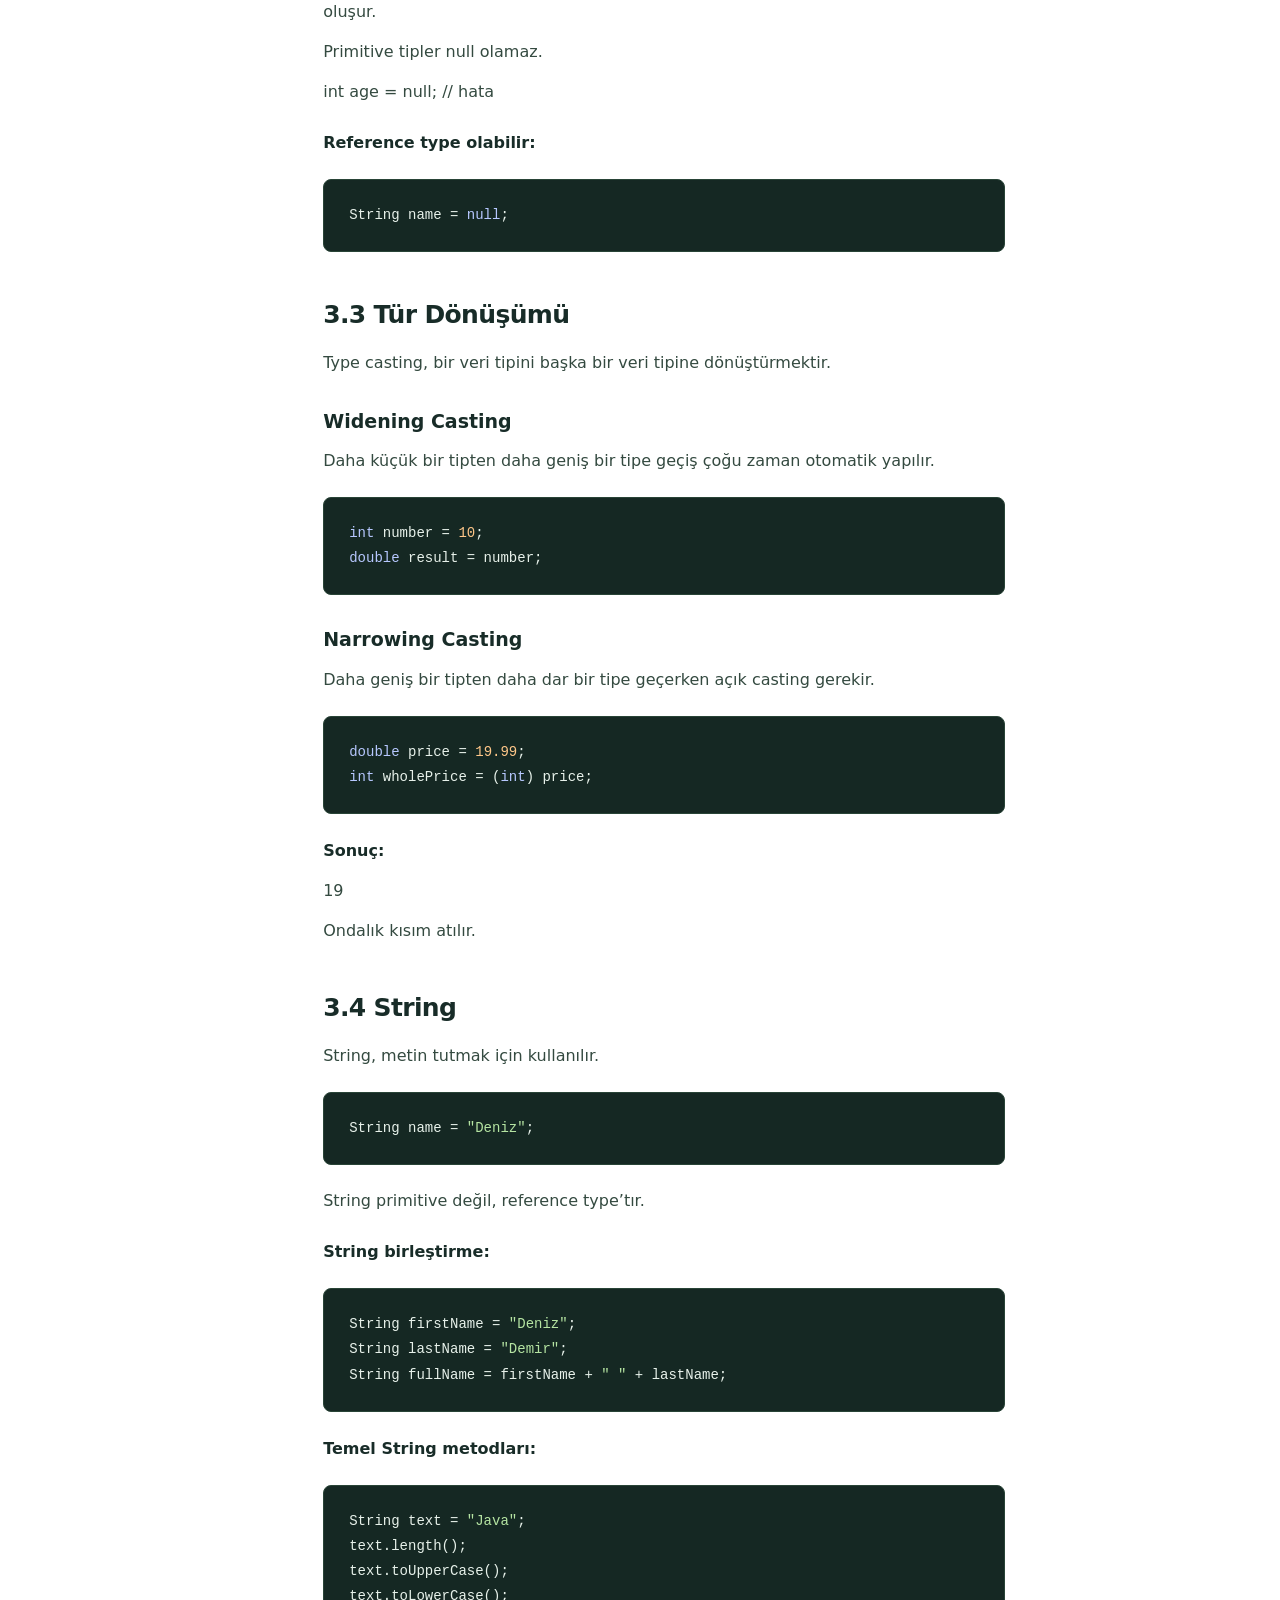
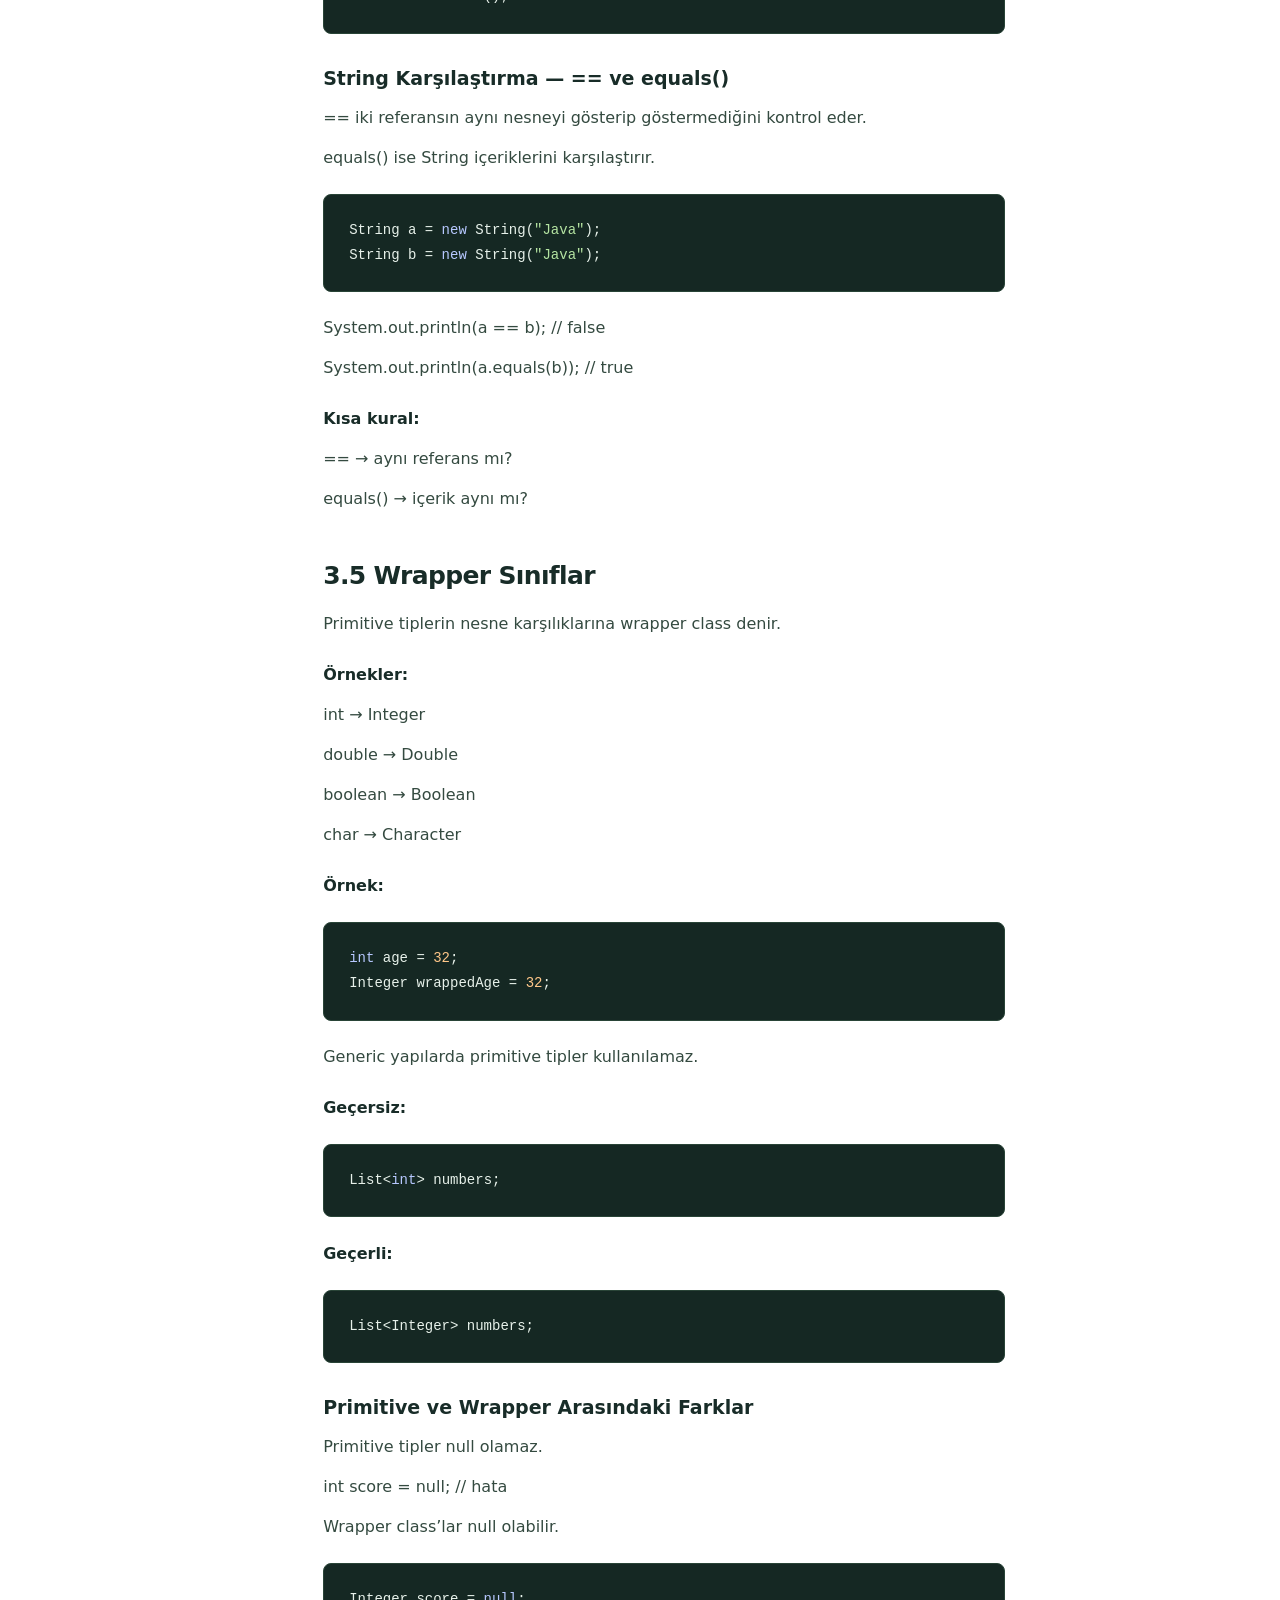
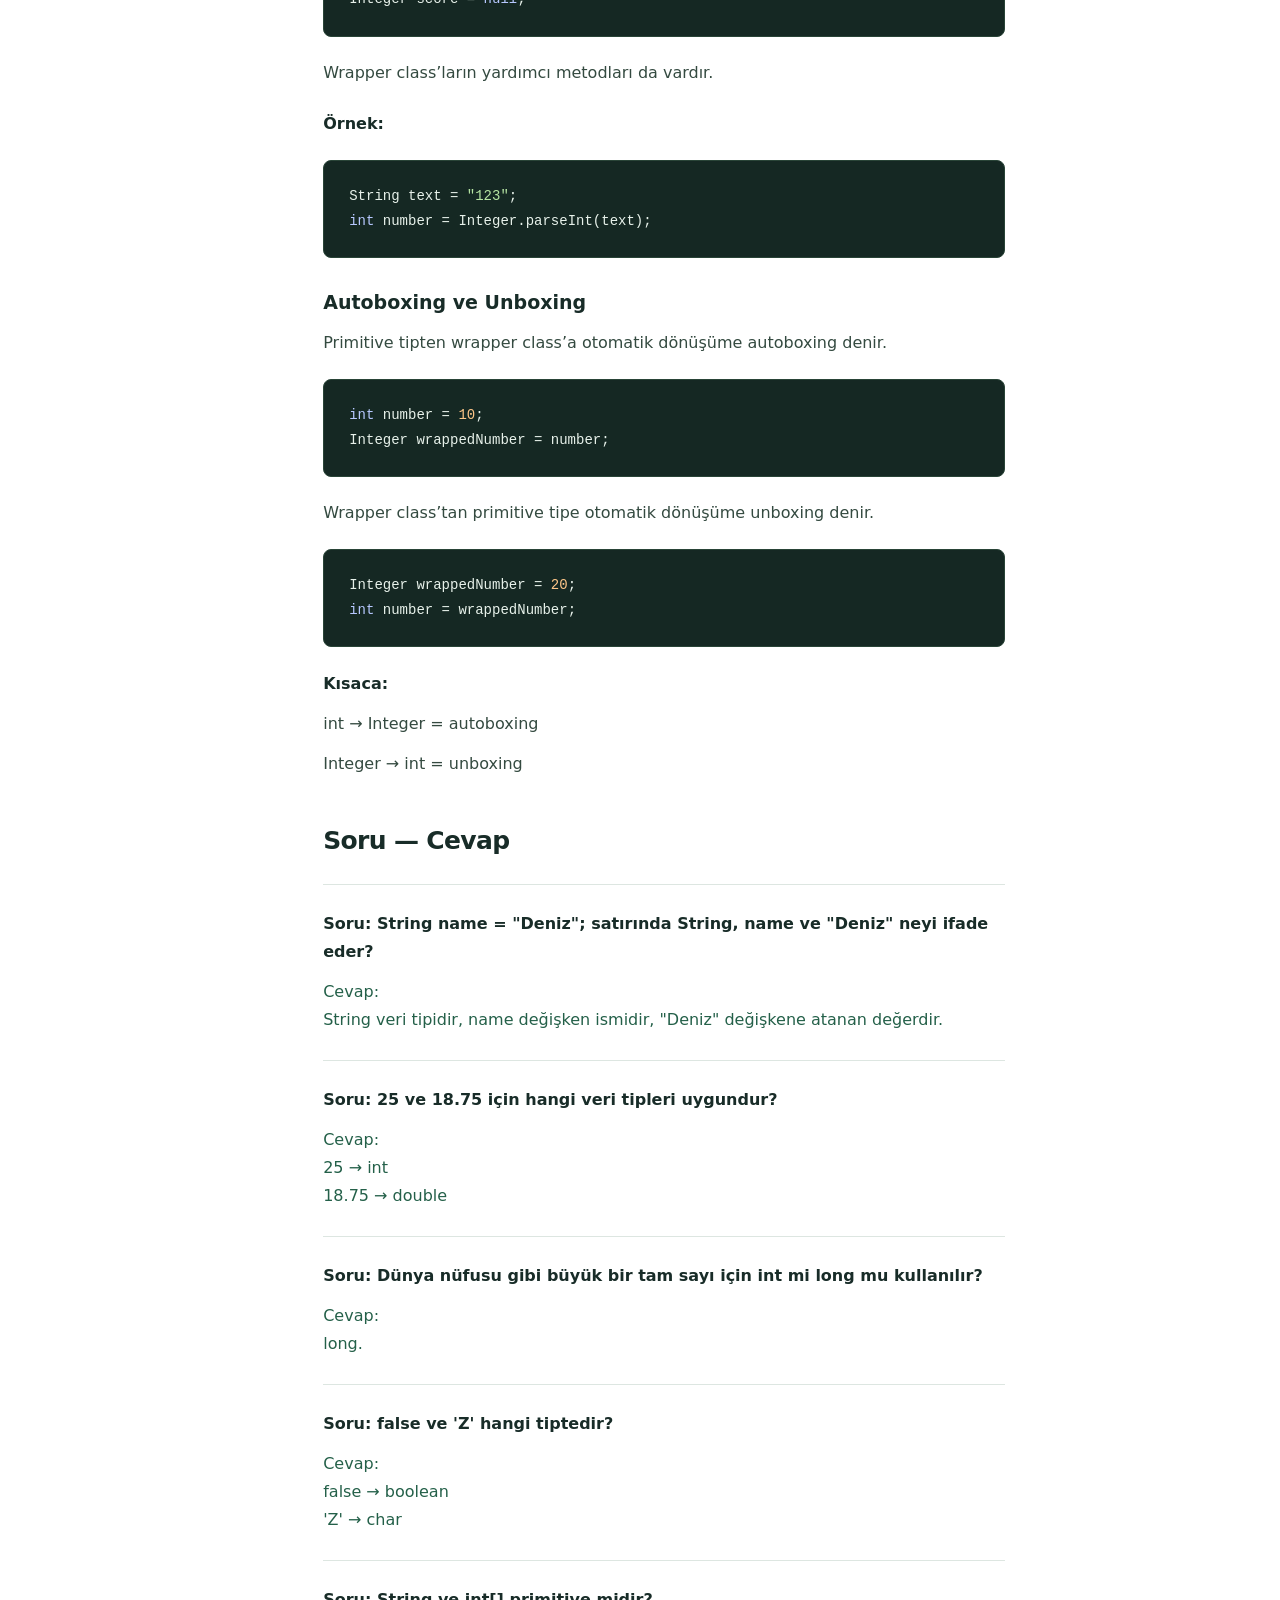
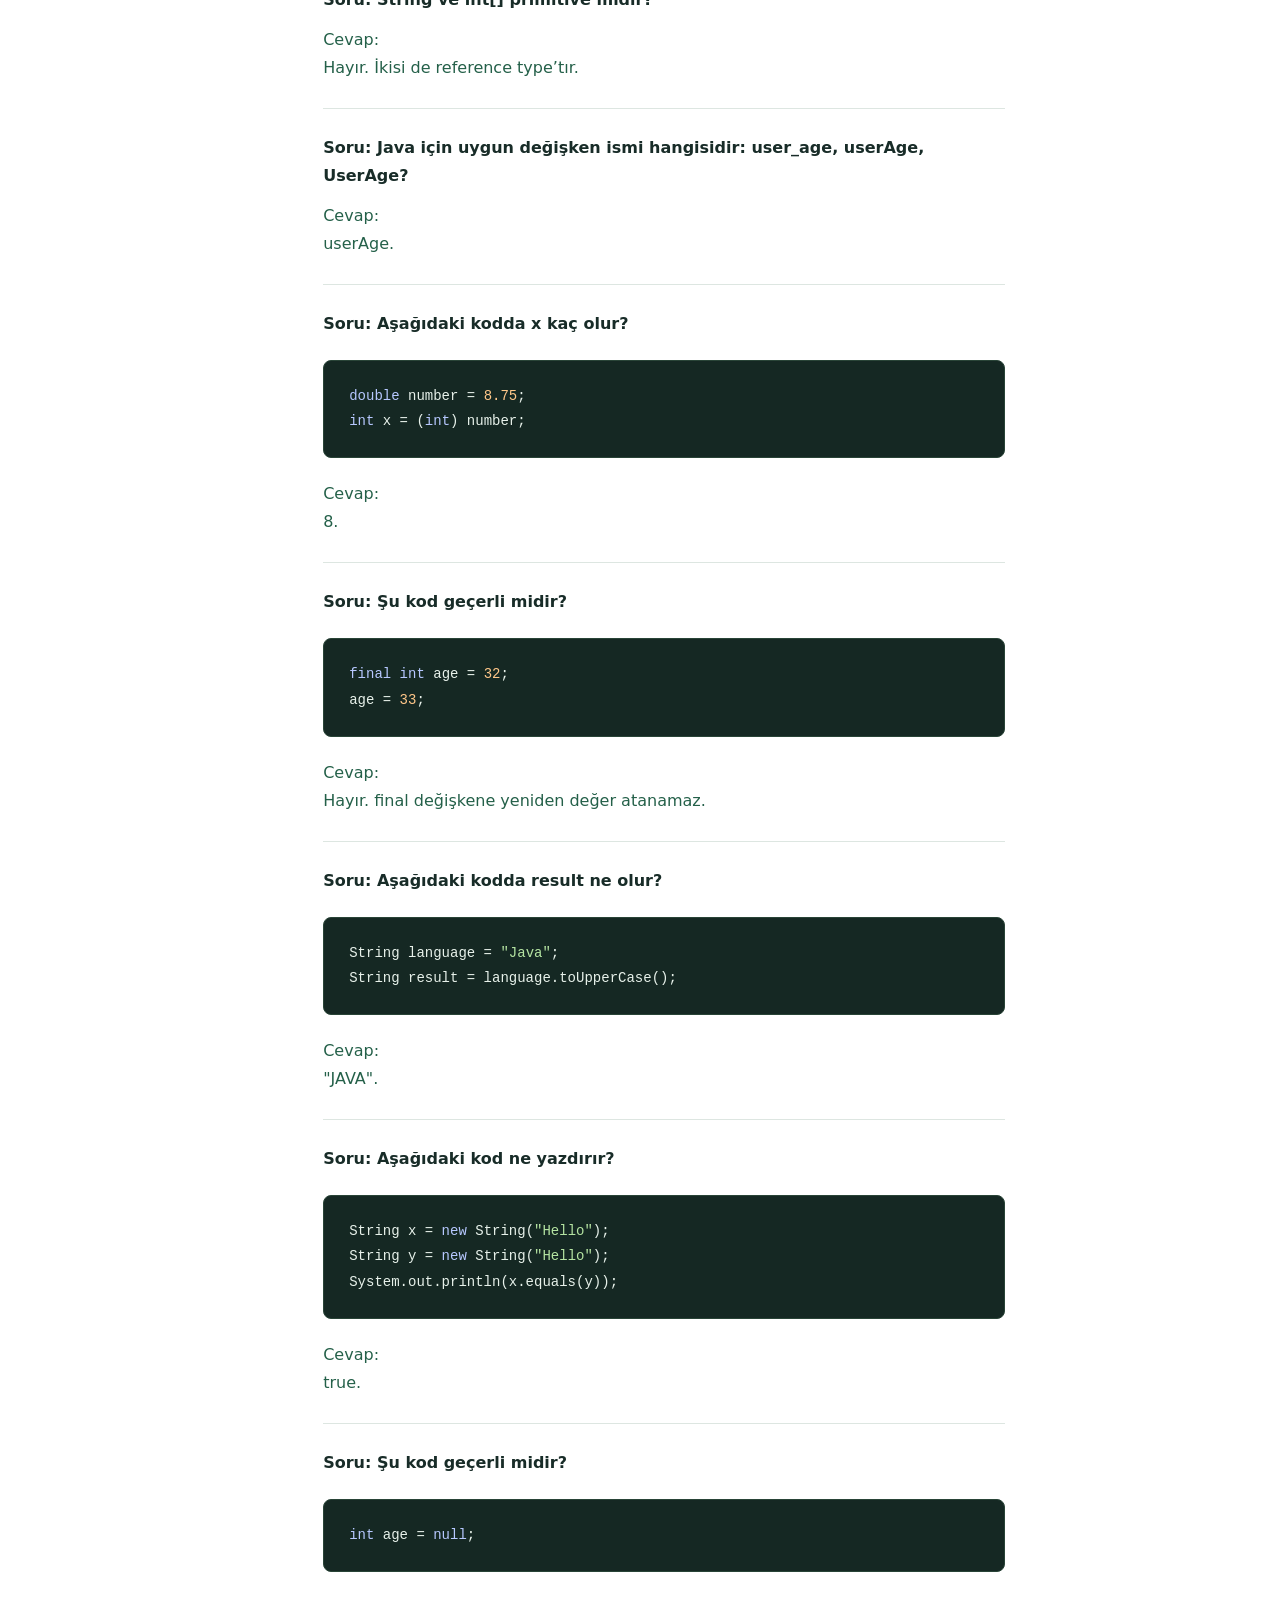
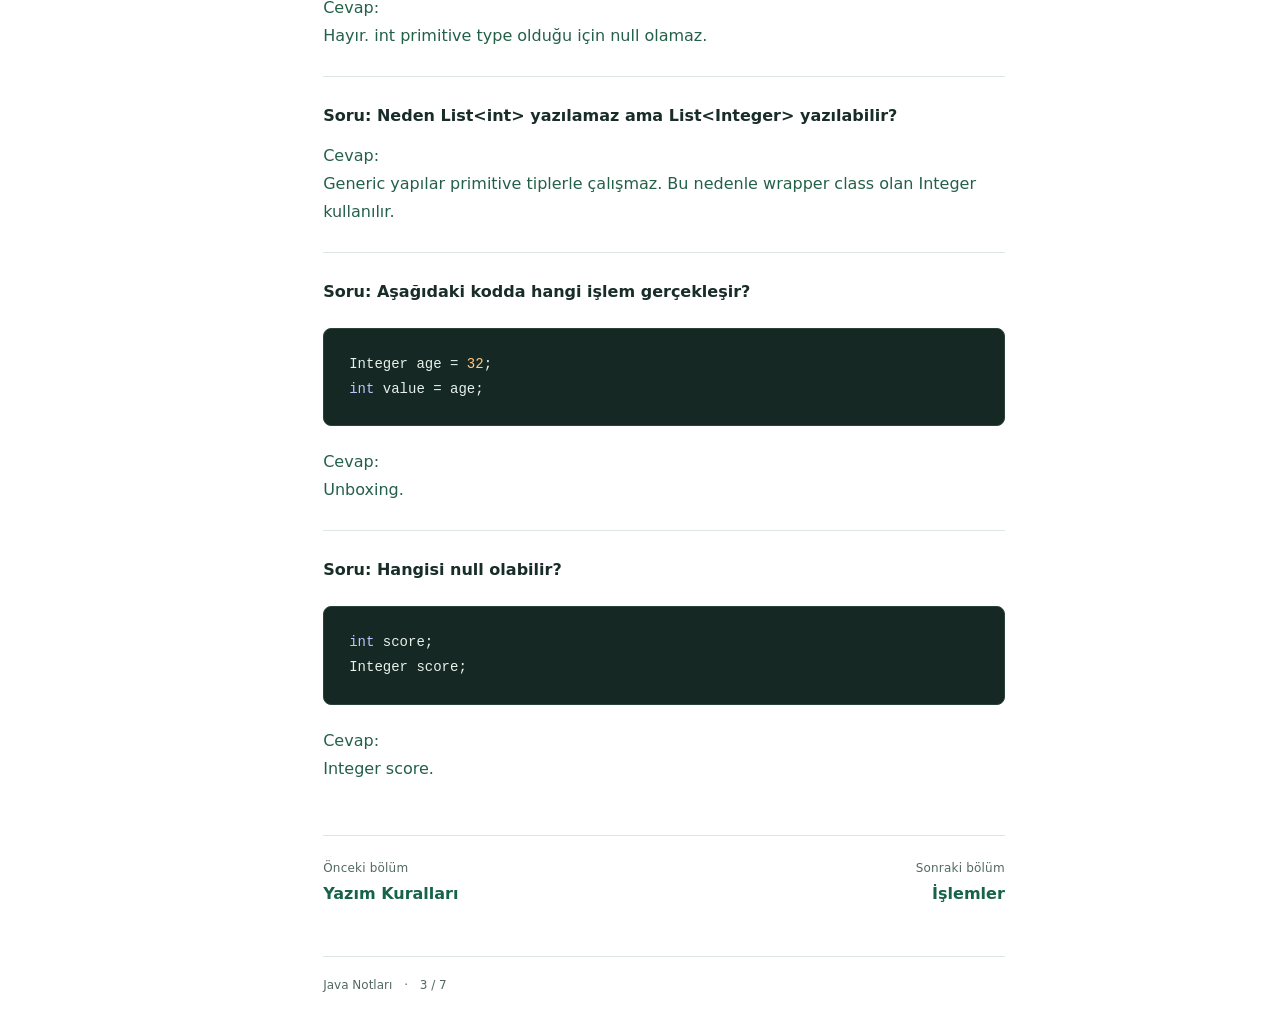
==== commit a2f92813: "Dorduncu bolum basligini Islemler olarak guncelle" ====
--- a/degiskenler.html
+++ b/degiskenler.html
@@ -7,7 +7,7 @@
 <link rel="stylesheet" href="style.css?v=3"><script src="app.js" defer></script></head>
 <body id="top"><a class="skip-link" href="#icerik">İçeriğe geç</a>
 <header class="topbar"><a class="brand" href="index.html"><span class="brand-mark" aria-hidden="true">J.</span><span>Java <strong>Notları</strong></span></a><span class="topbar-caption">Türkçe çalışma notları</span><button class="menu-toggle" type="button" aria-expanded="false" aria-controls="sidebar">☰ Konular</button></header>
-<div class="layout"><aside class="sidebar" id="sidebar"><p class="nav-label">KONU ANLATIMLARI</p><nav aria-label="Bölümler"><a href="index.html"><span class="chapter-number">01</span><span>Giriş</span></a><a href="main-metodu.html"><span class="chapter-number">02</span><span>Yazım Kuralları</span></a><a href="degiskenler.html" aria-current="page"><span class="chapter-number">03</span><span>Değişkenler</span></a><a href="operatorler-donguler.html"><span class="chapter-number">04</span><span>Operatörler ve Döngüler</span></a><a href="koleksiyonlar-stream.html"><span class="chapter-number">05</span><span>Koleksiyonlar ve Stream API</span></a><a href="metotlar-oop.html"><span class="chapter-number">06</span><span>Metotlar ve OOP</span></a><a href="ileri-konular-api.html"><span class="chapter-number">07</span><span>Java’da İleri Konular ve Temel API’ler</span></a></nav><div class="sidebar-note"><span>JAVA TEMELLERİ</span><p>Çalışma mantığından<br>nesnelere.</p></div></aside>
+<div class="layout"><aside class="sidebar" id="sidebar"><p class="nav-label">KONU ANLATIMLARI</p><nav aria-label="Bölümler"><a href="index.html"><span class="chapter-number">01</span><span>Giriş</span></a><a href="main-metodu.html"><span class="chapter-number">02</span><span>Yazım Kuralları</span></a><a href="degiskenler.html" aria-current="page"><span class="chapter-number">03</span><span>Değişkenler</span></a><a href="operatorler-donguler.html"><span class="chapter-number">04</span><span>İşlemler</span></a><a href="koleksiyonlar-stream.html"><span class="chapter-number">05</span><span>Koleksiyonlar ve Stream API</span></a><a href="metotlar-oop.html"><span class="chapter-number">06</span><span>Metotlar ve OOP</span></a><a href="ileri-konular-api.html"><span class="chapter-number">07</span><span>Java’da İleri Konular ve Temel API’ler</span></a></nav><div class="sidebar-note"><span>JAVA TEMELLERİ</span><p>Çalışma mantığından<br>nesnelere.</p></div></aside>
 <main id="icerik" tabindex="-1"><div class="chapter-heading"><p class="eyebrow">JAVA TEMELLERİ <span>/</span> BÖLÜM 03</p><h1>Değişkenler</h1></div>
 <details class="mobile-toc"><summary>Bu bölümde</summary><nav aria-label="Bölüm içi bağlantılar"><a href="#konu-1">3.1 Değişkenler</a><a href="#konu-2">3.2 Veri Tipleri</a><a href="#konu-5">3.3 Tür Dönüşümü</a><a href="#konu-7">3.4 String</a><a href="#konu-10">3.5 Wrapper Sınıflar</a><a href="#konu-13">Soru — Cevap</a></nav></details>
 <article><h2 id="konu-1">3.1 Değişkenler</h2><p class="">Değişken, program içinde bir değeri saklamak için kullanılan isimlendirilmiş alandır.</p><p class="label">Örnek:</p><pre class="code" tabindex="0" aria-label="Java kod örneği"><code><span class="keyword">int</span> age = <span class="number">32</span>;</code></pre><p class="label">Burada:</p><p class="">int → veri tipi</p><p class="">age → değişken adı</p><p class="">32 → değişkene atanan değer</p><p class="label">Bir değişkenin değeri sonradan değişebilir:</p><pre class="code" tabindex="0" aria-label="Java kod örneği"><code><span class="keyword">int</span> age = <span class="number">32</span>;
@@ -36,5 +36,5 @@
 String y = <span class="keyword">new</span> String(<span class="string">"Hello"</span>);
 System.out.println(x.equals(y));</code></pre><p class="answer">Cevap:<br>true.</p><p class="question">Soru: Şu kod geçerli midir?</p><pre class="code" tabindex="0" aria-label="Java kod örneği"><code><span class="keyword">int</span> age = <span class="keyword">null</span>;</code></pre><p class="answer">Cevap:<br>Hayır. int primitive type olduğu için null olamaz.</p><p class="question">Soru: Neden List&lt;int&gt; yazılamaz ama List&lt;Integer&gt; yazılabilir?</p><p class="answer">Cevap:<br>Generic yapılar primitive tiplerle çalışmaz. Bu nedenle wrapper class olan Integer kullanılır.</p><p class="question">Soru: Aşağıdaki kodda hangi işlem gerçekleşir?</p><pre class="code" tabindex="0" aria-label="Java kod örneği"><code>Integer age = <span class="number">32</span>;
 <span class="keyword">int</span> value = age;</code></pre><p class="answer">Cevap:<br>Unboxing.</p><p class="question">Soru: Hangisi null olabilir?</p><pre class="code" tabindex="0" aria-label="Java kod örneği"><code><span class="keyword">int</span> score;
-Integer score;</code></pre><p class="answer">Cevap:<br>Integer score.</p></article><nav class="pagination" aria-label="Bölümler arası geçiş"><a href="main-metodu.html"><small>Önceki bölüm</small>Yazım Kuralları</a><a href="operatorler-donguler.html"><small>Sonraki bölüm</small>Operatörler ve Döngüler</a></nav><footer>Java Notları <span>·</span> 3 / 7</footer></main>
+Integer score;</code></pre><p class="answer">Cevap:<br>Integer score.</p></article><nav class="pagination" aria-label="Bölümler arası geçiş"><a href="main-metodu.html"><small>Önceki bölüm</small>Yazım Kuralları</a><a href="operatorler-donguler.html"><small>Sonraki bölüm</small>İşlemler</a></nav><footer>Java Notları <span>·</span> 3 / 7</footer></main>
 <aside class="toc"><p class="nav-label">BU BÖLÜMDE</p><nav aria-label="Sayfa içindekiler"><a href="#konu-1">3.1 Değişkenler</a><a href="#konu-2">3.2 Veri Tipleri</a><a href="#konu-5">3.3 Tür Dönüşümü</a><a href="#konu-7">3.4 String</a><a href="#konu-10">3.5 Wrapper Sınıflar</a><a href="#konu-13">Soru — Cevap</a></nav></aside></div></body></html>
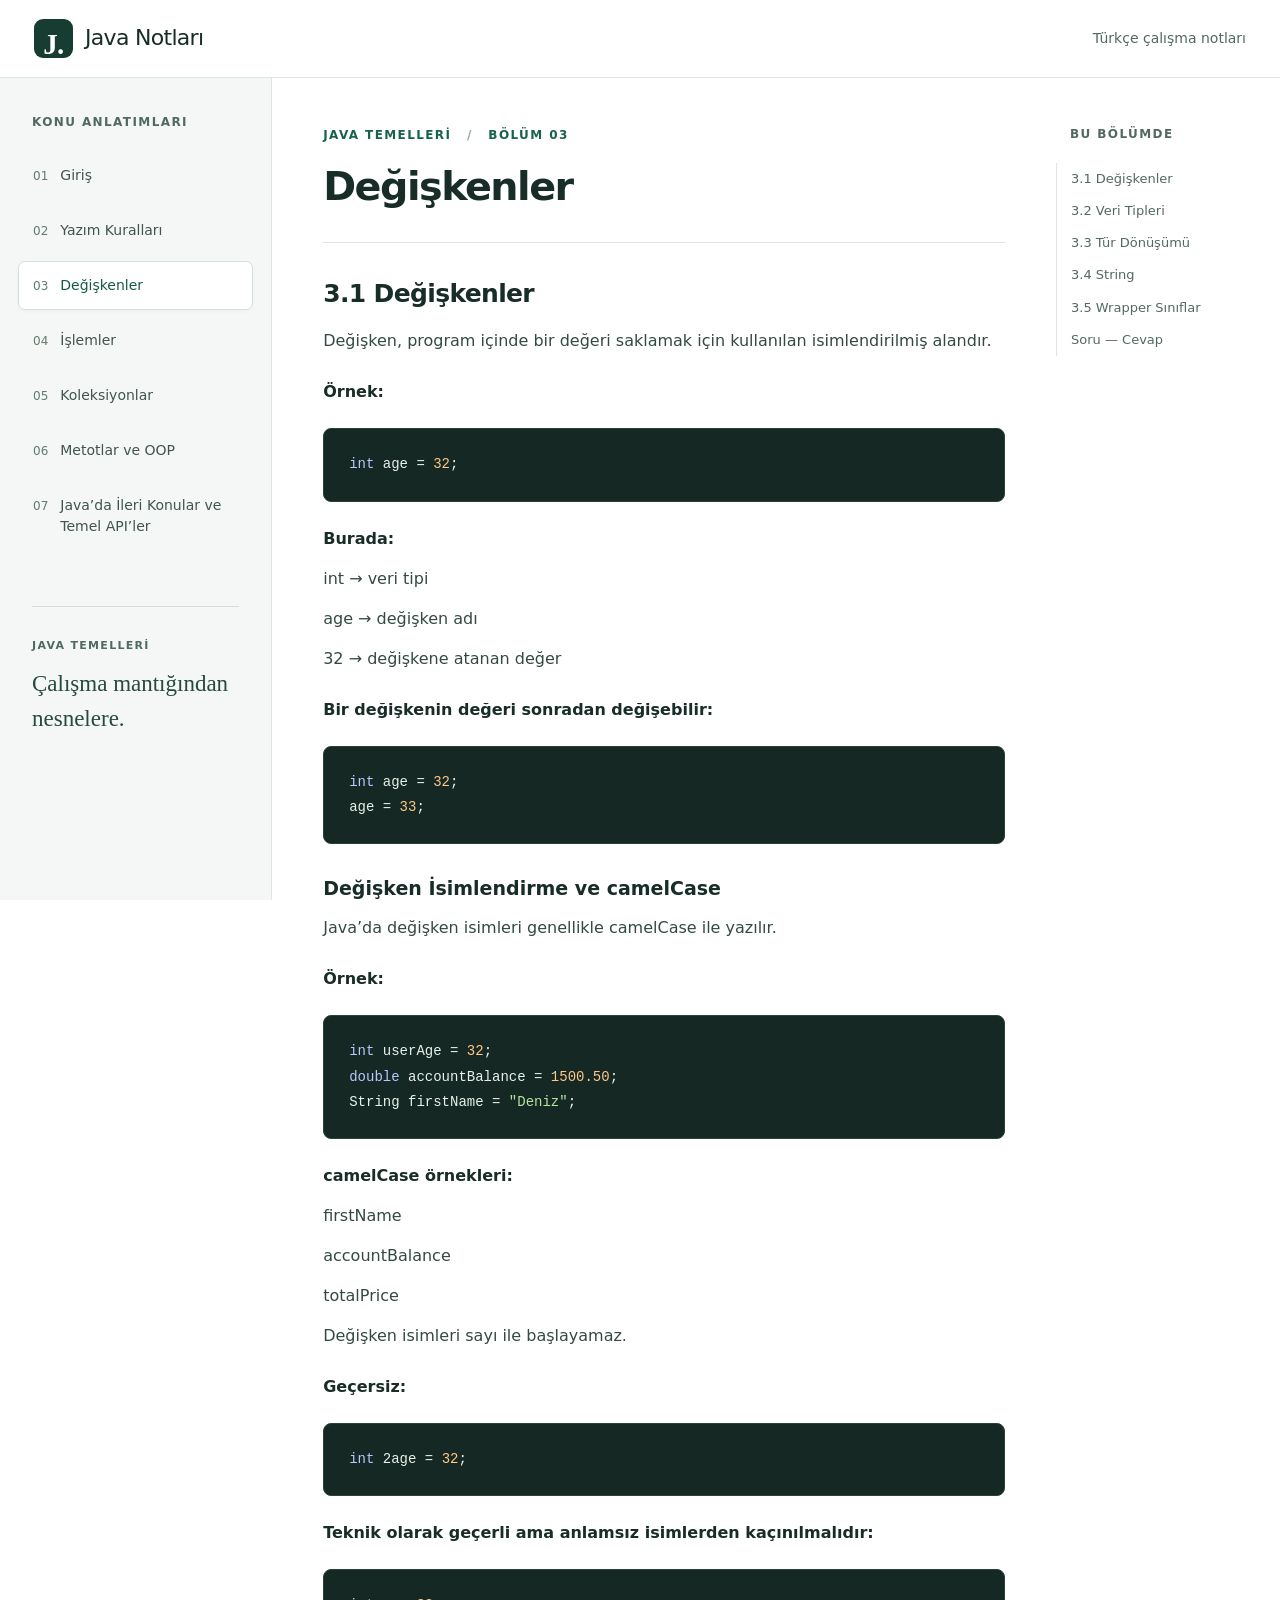
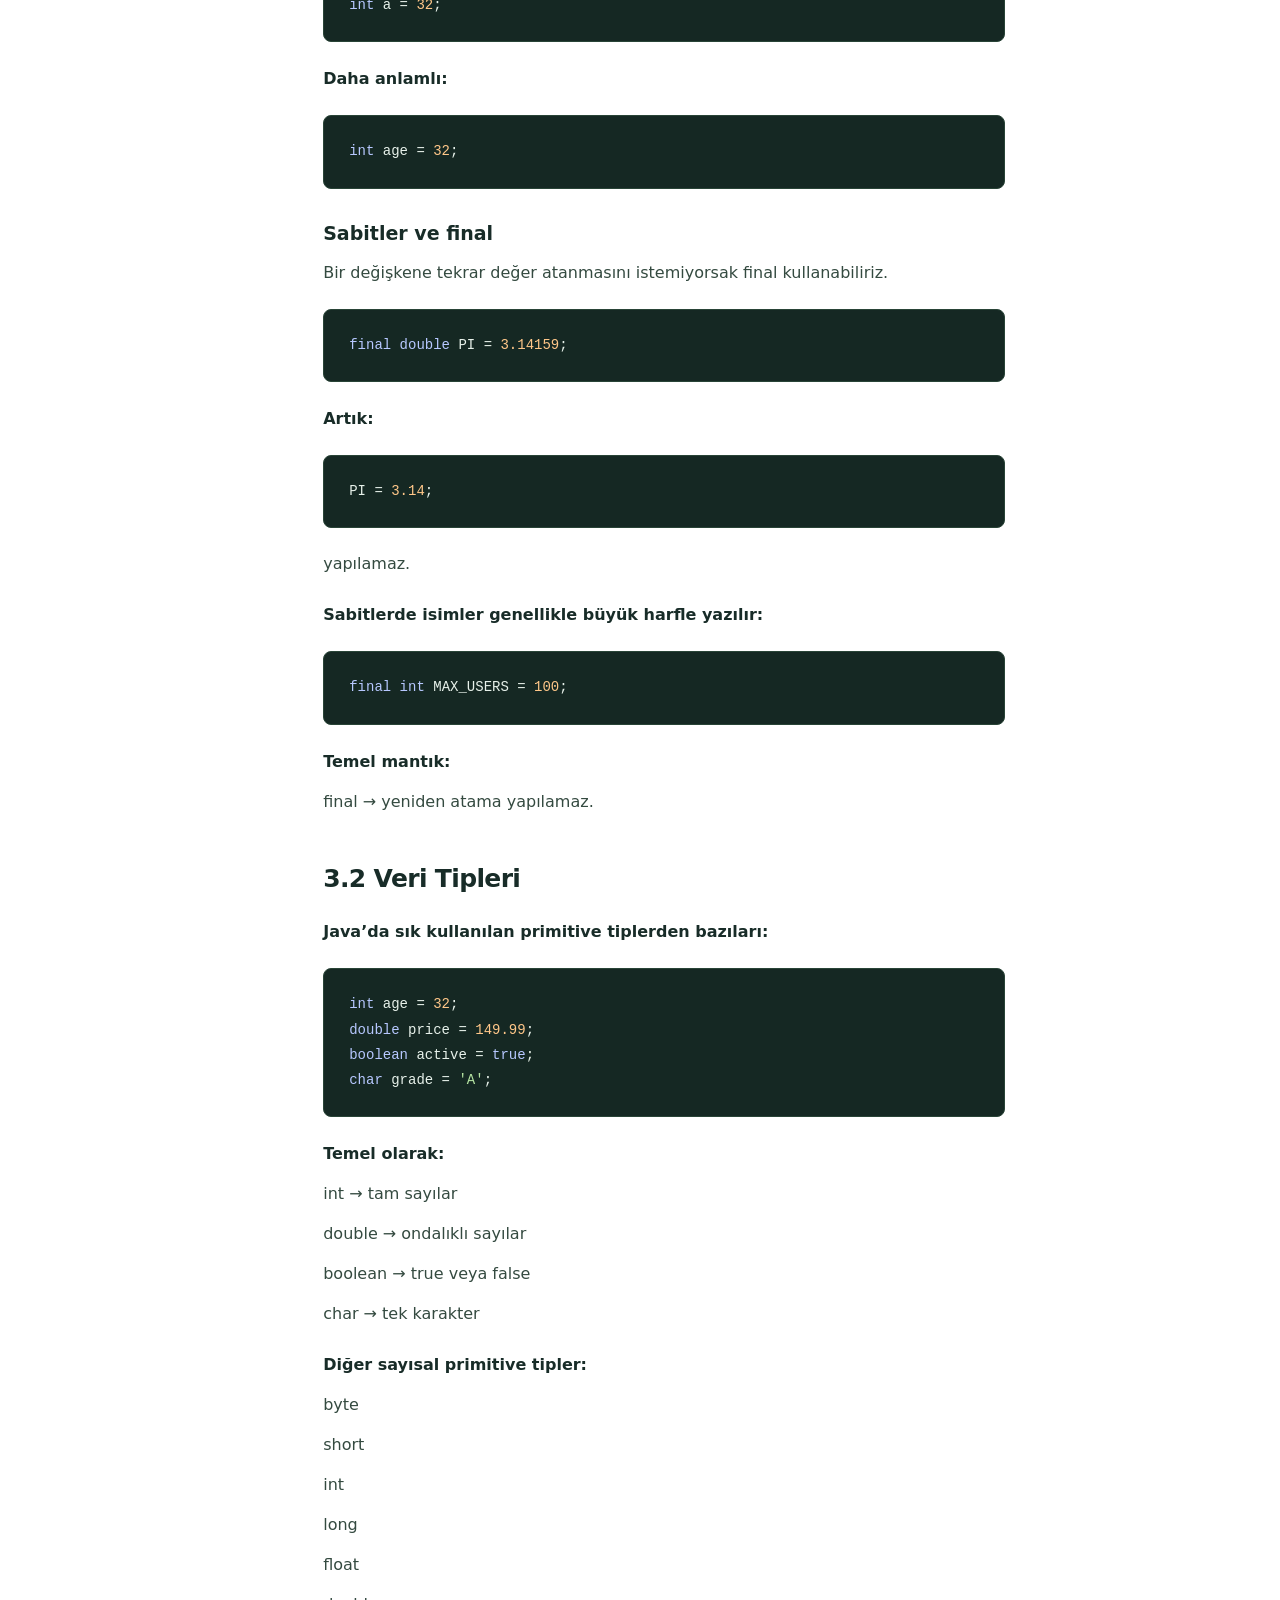
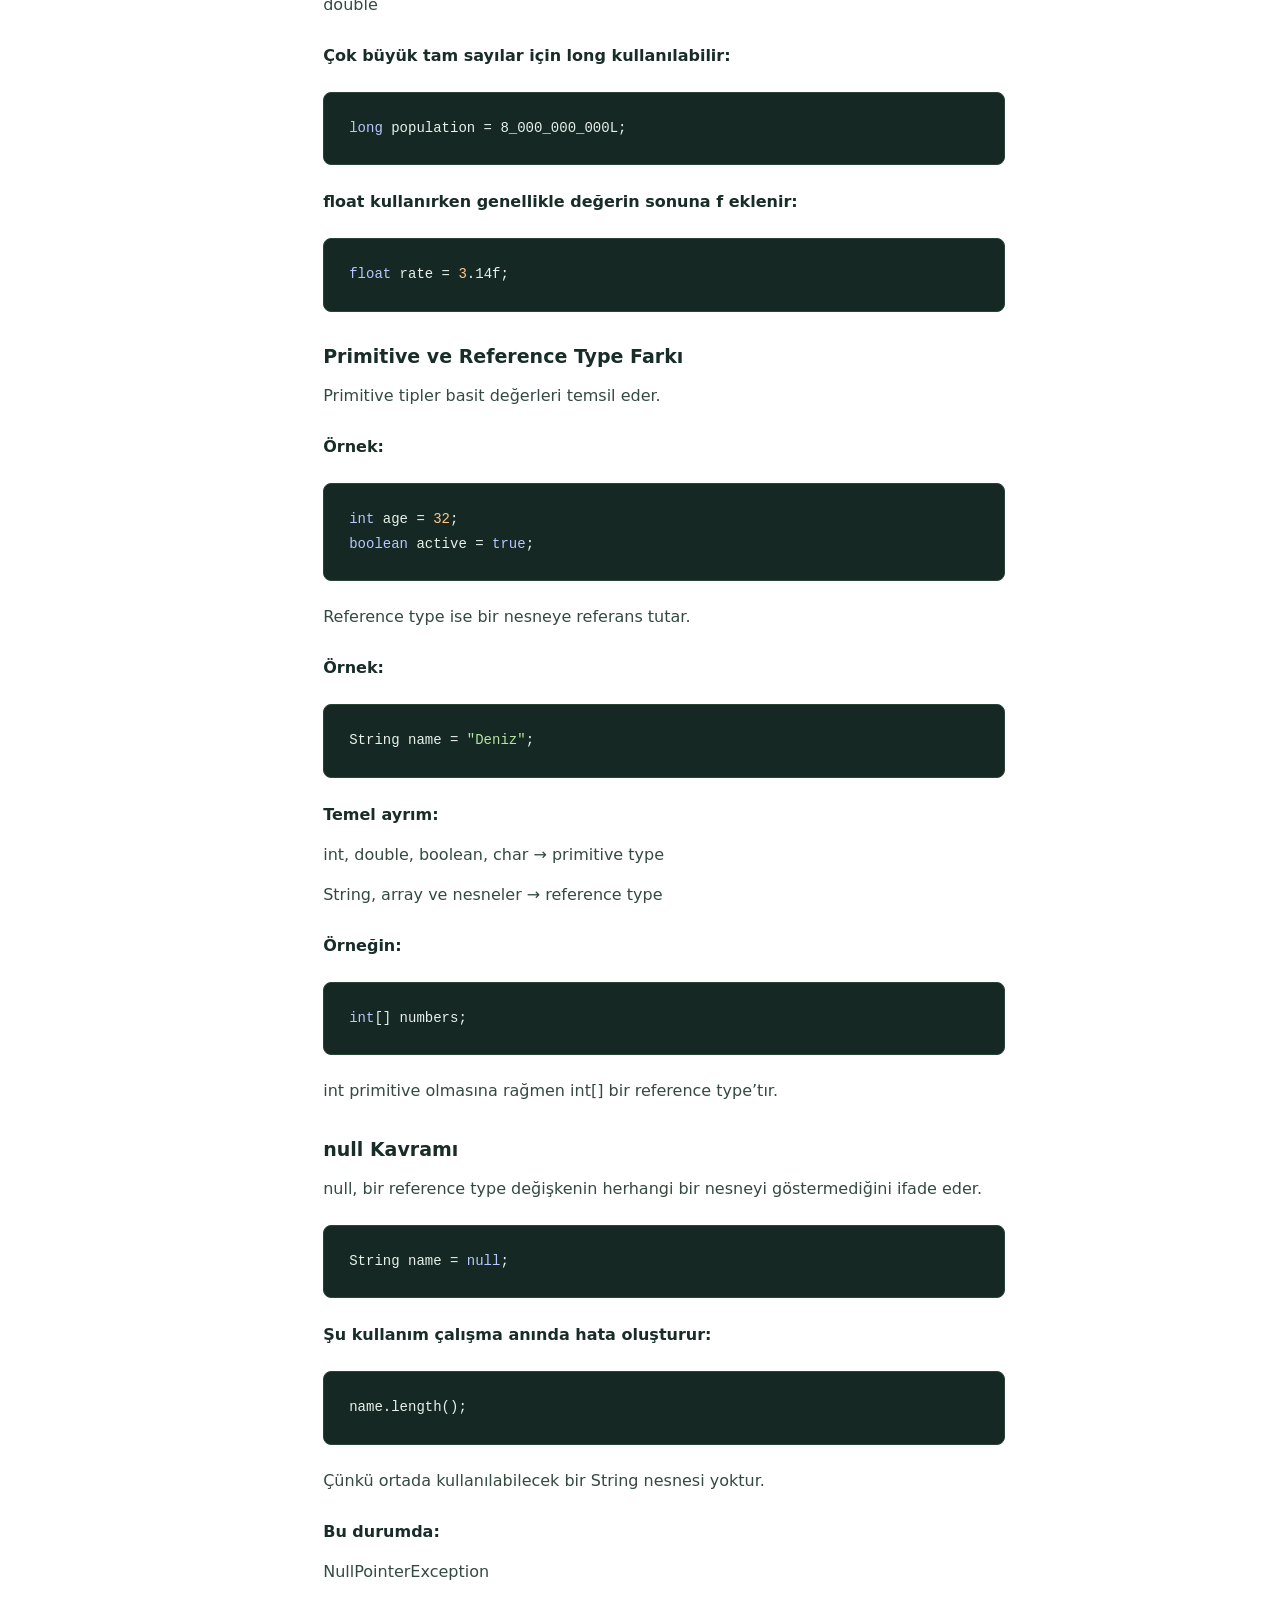
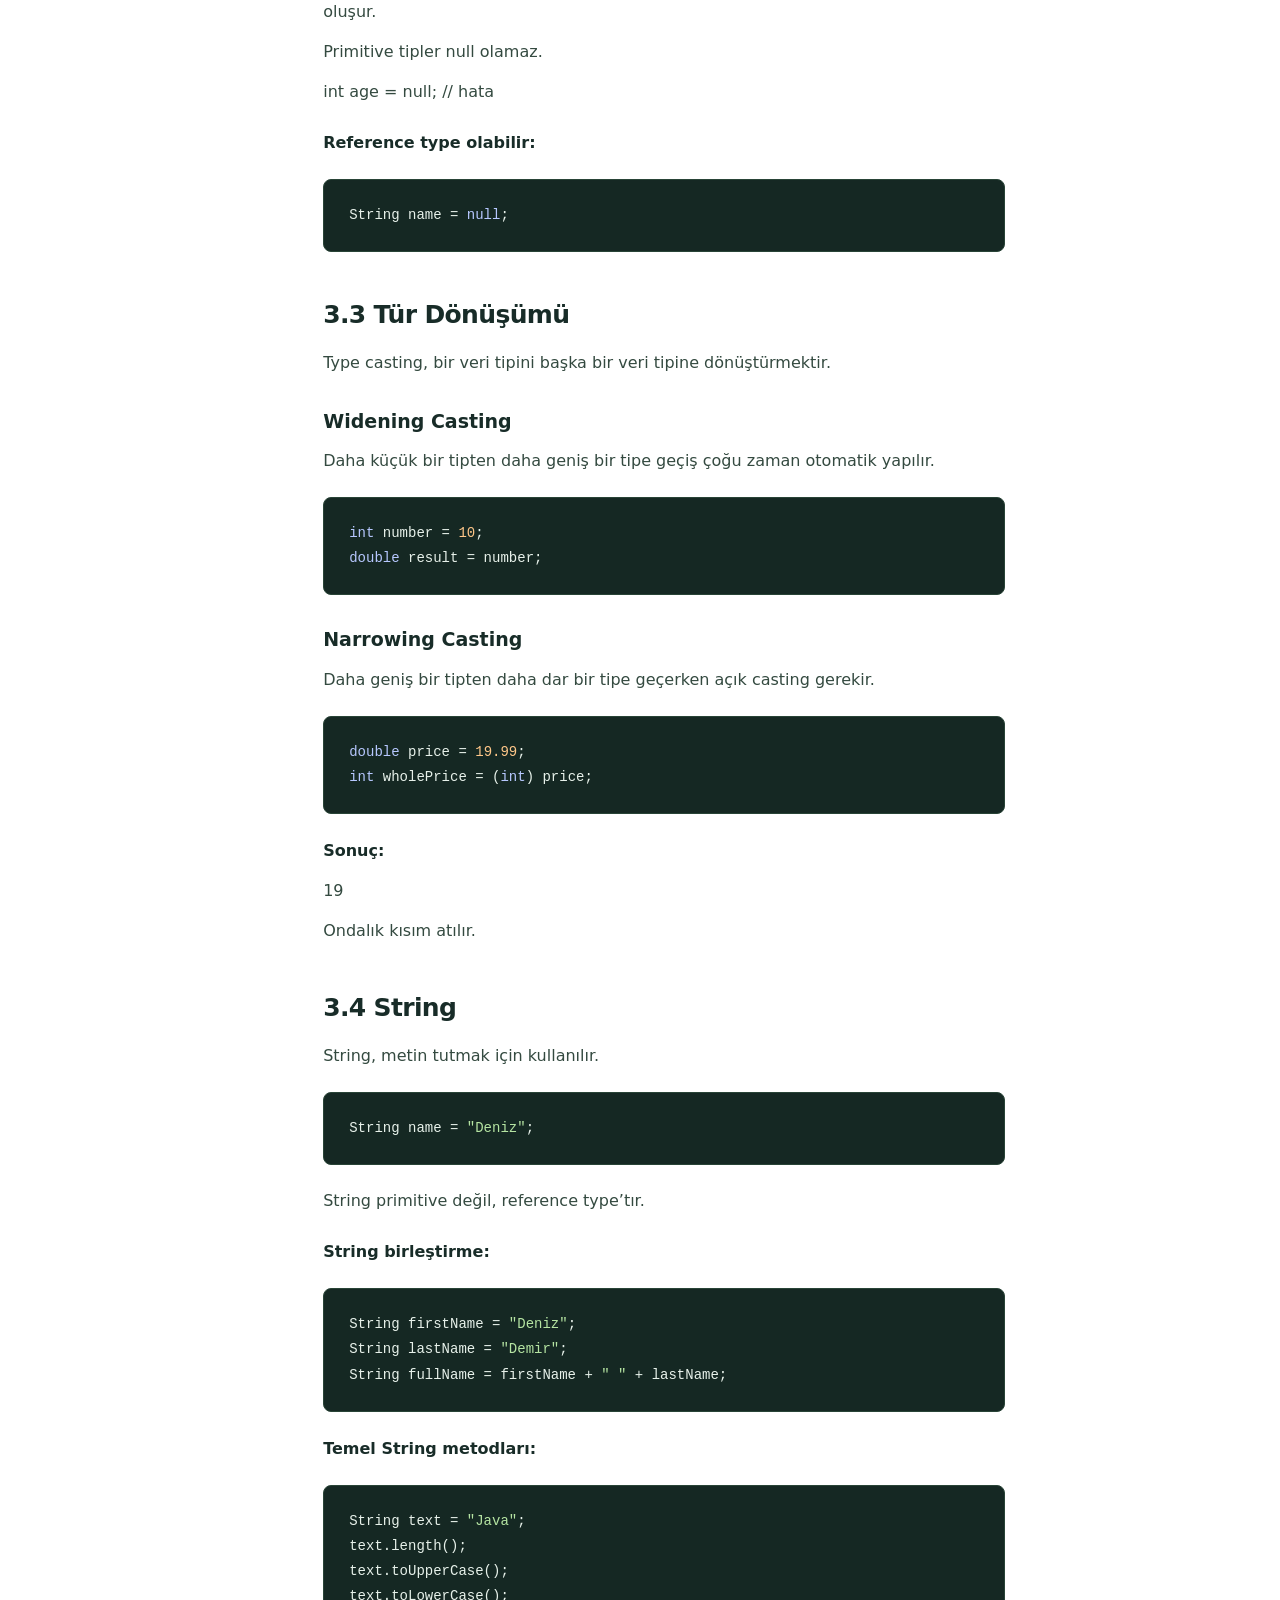
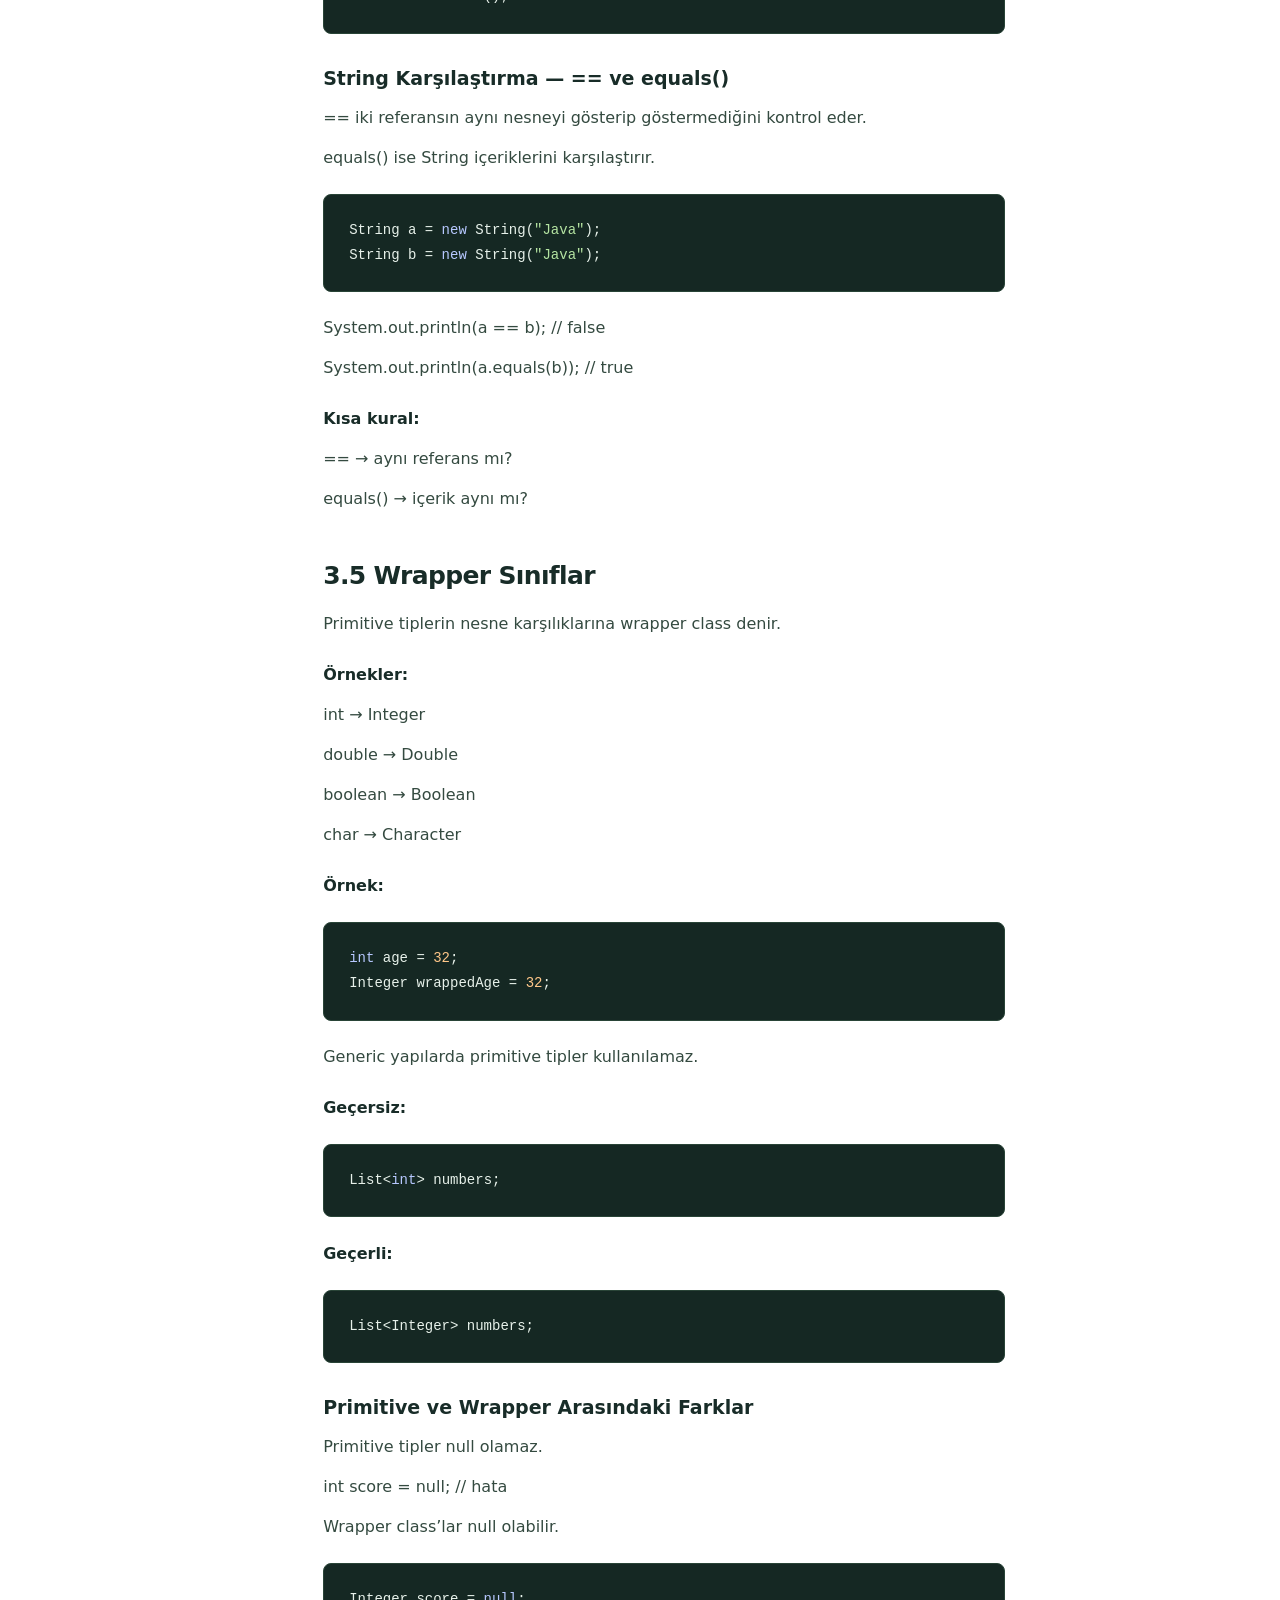
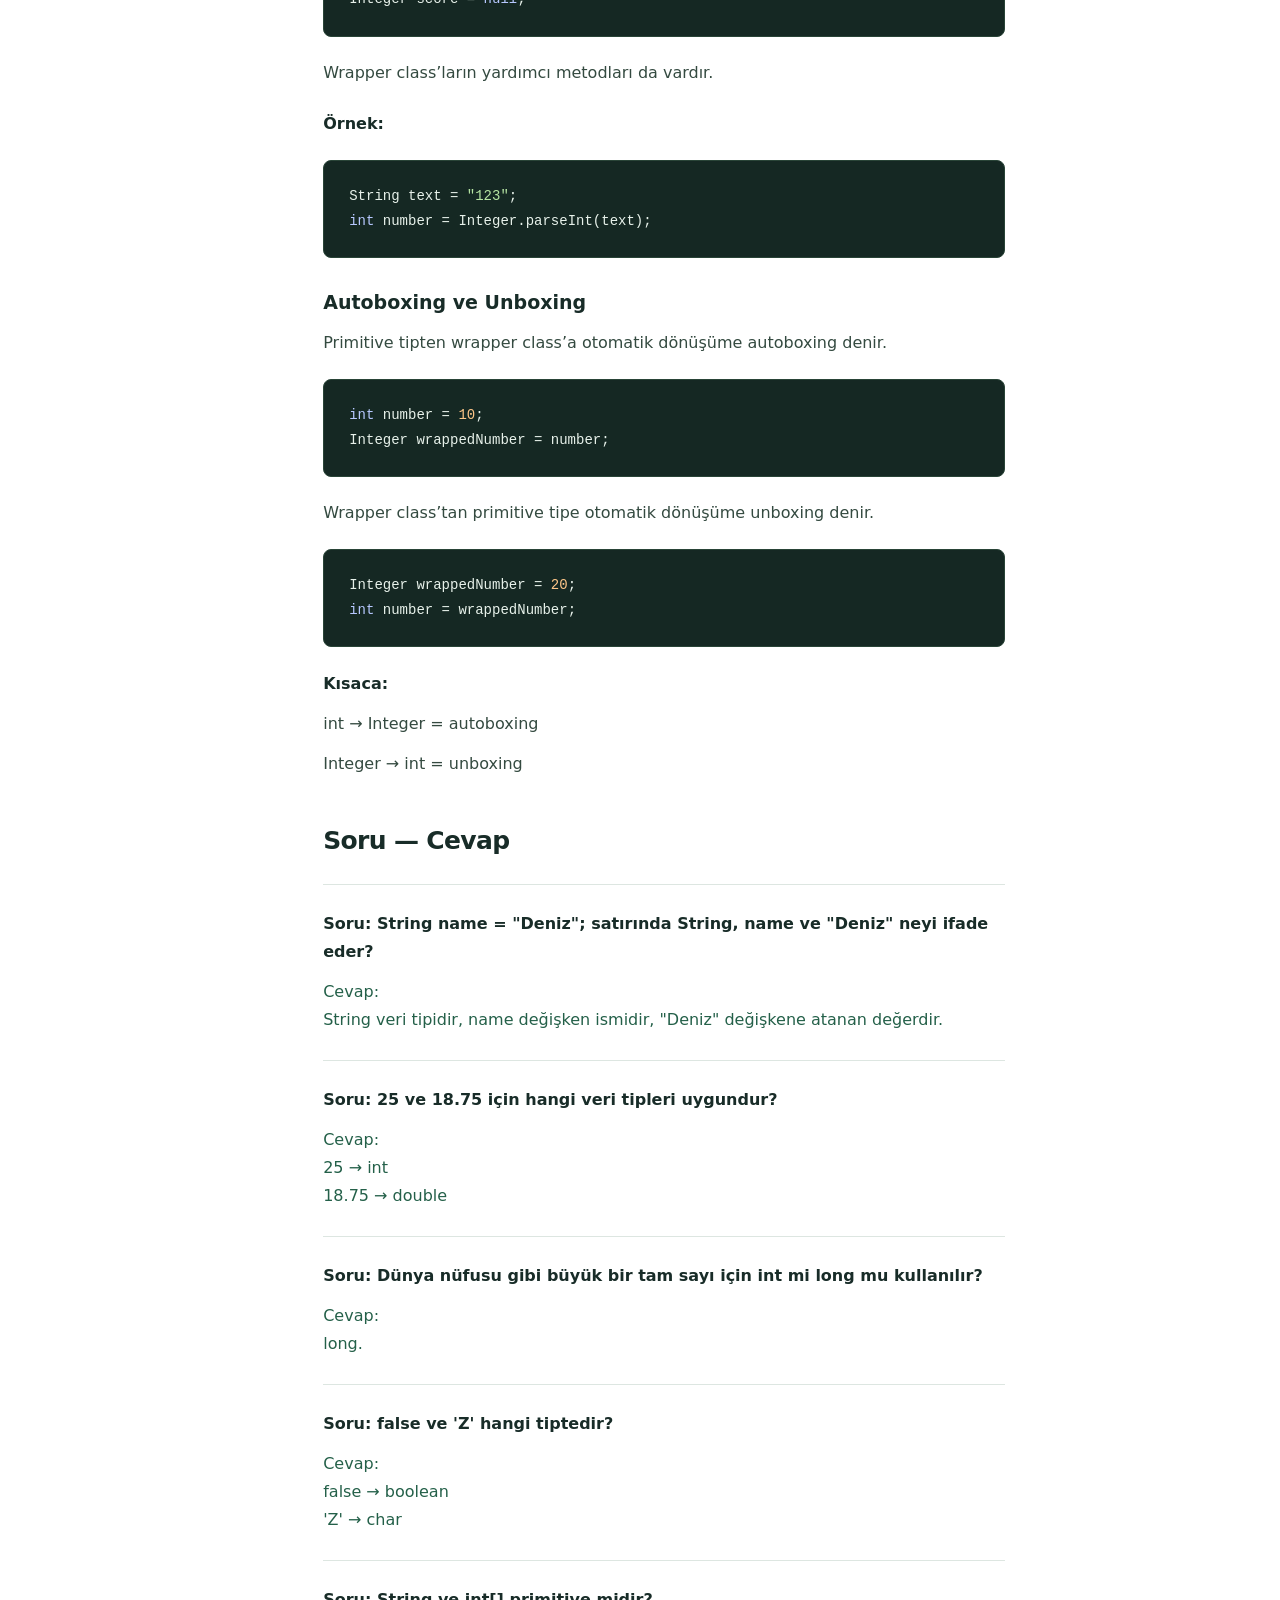
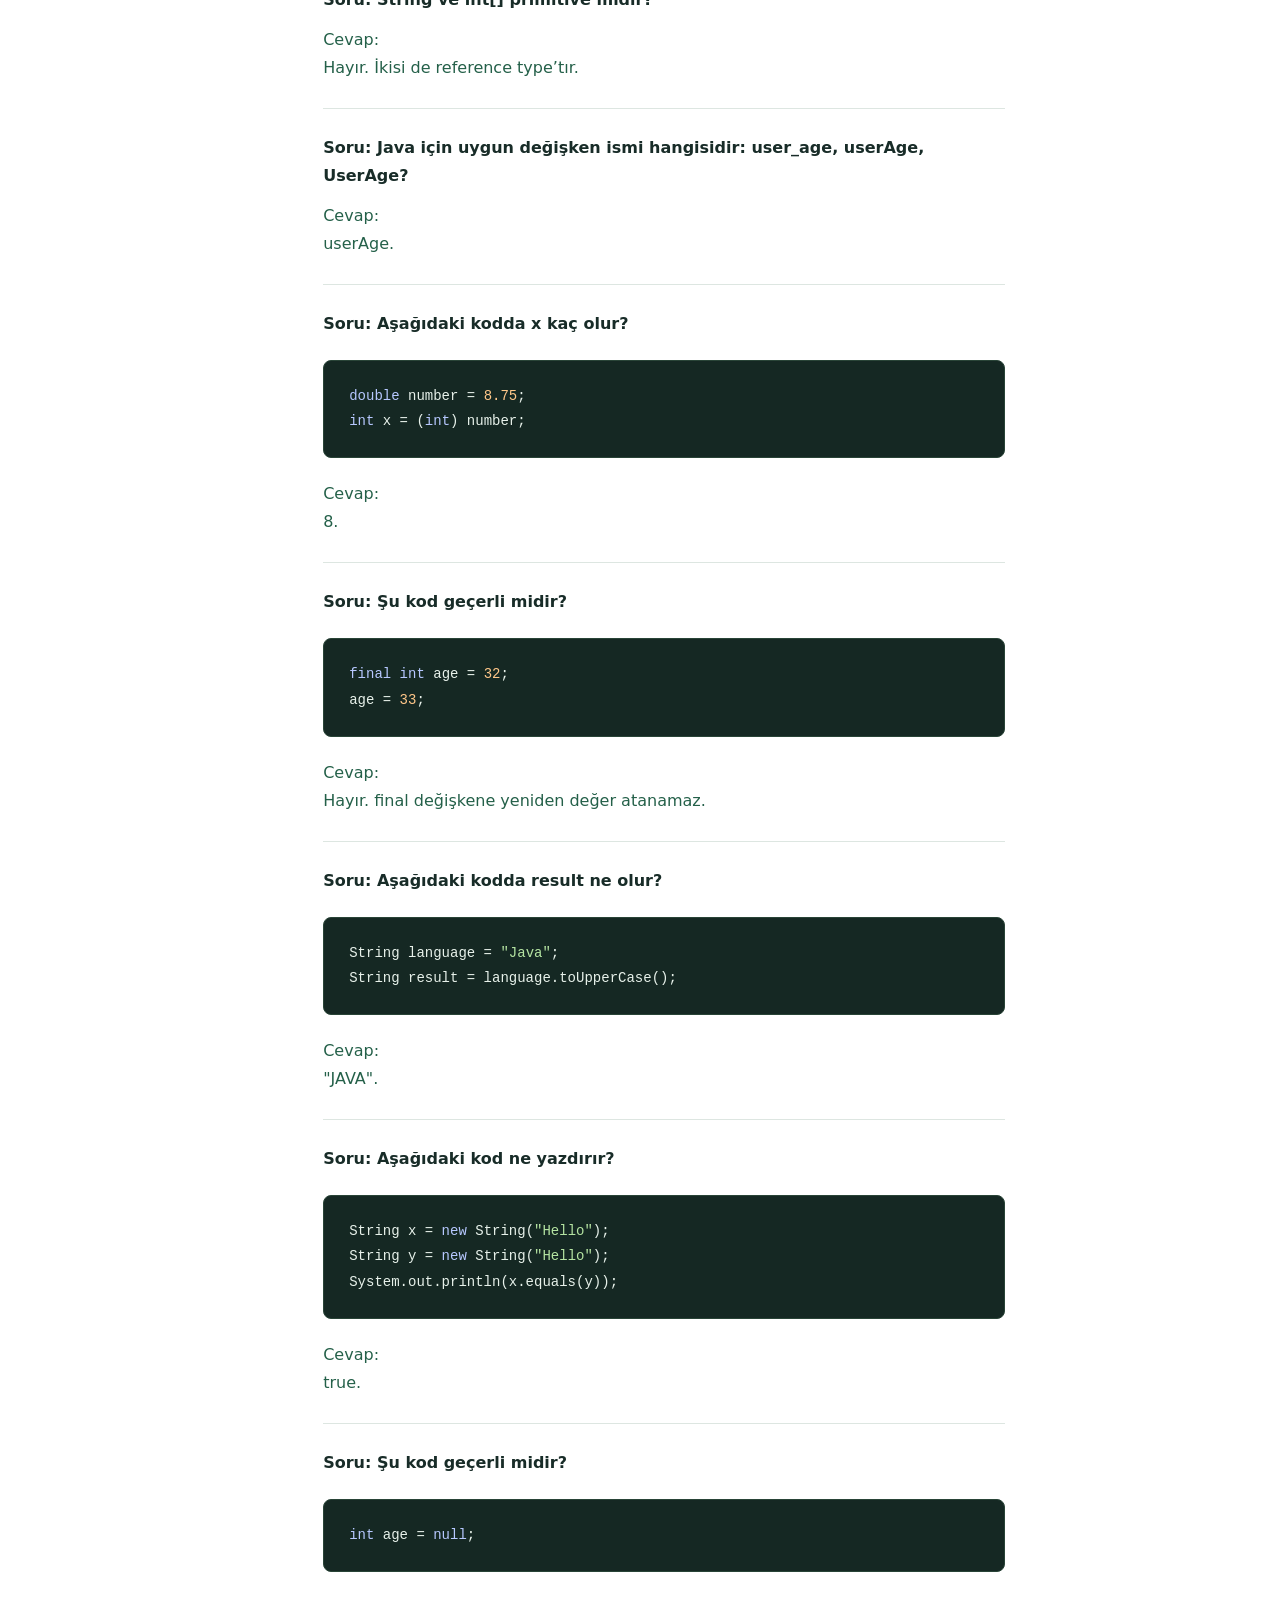
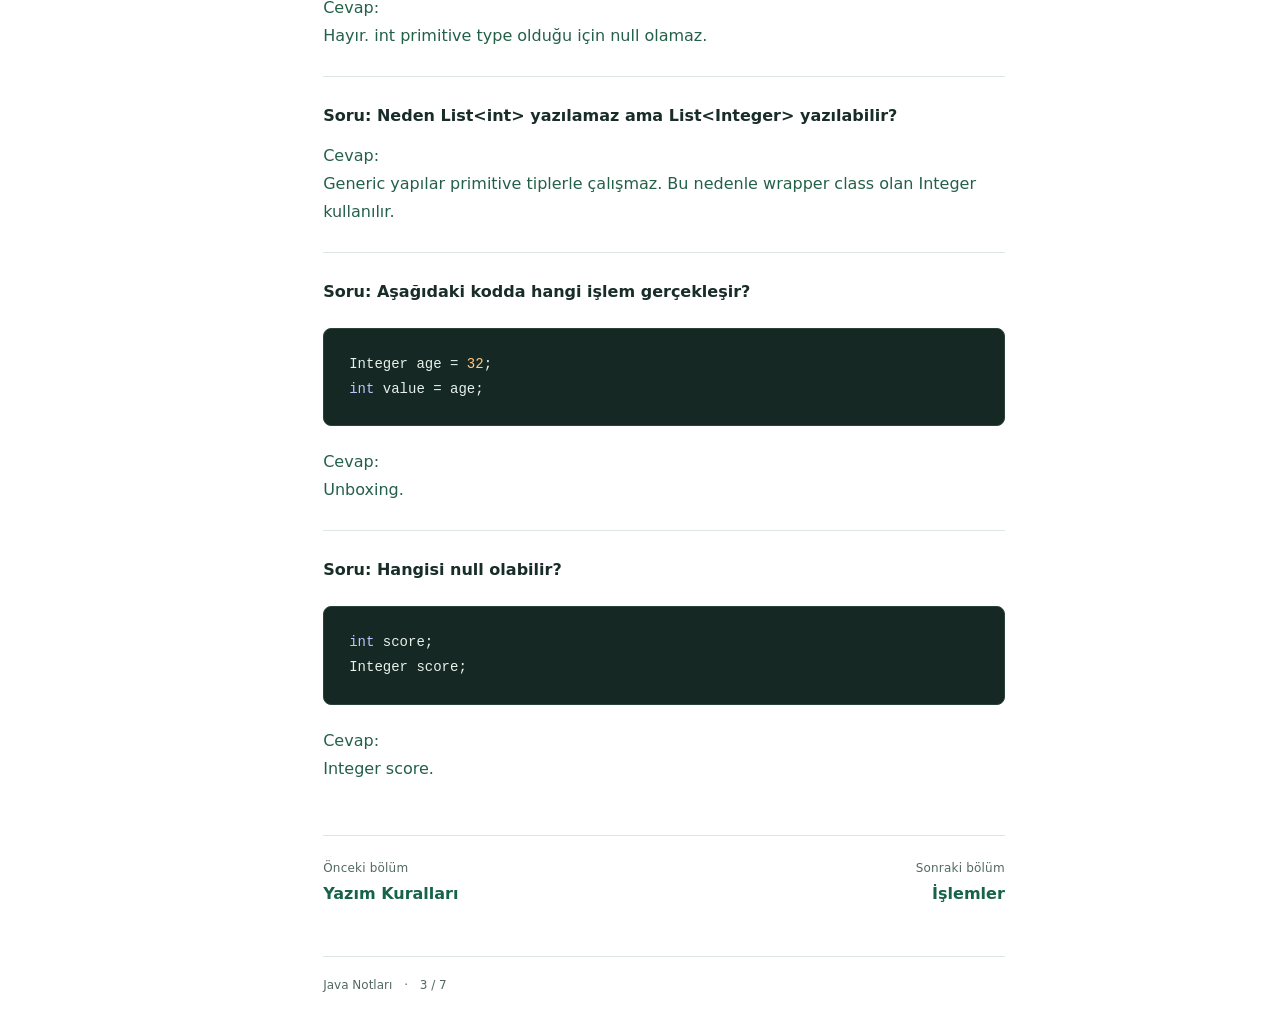
==== commit 07f46a3d: "Besinci bolum basligini Koleksiyonlar olarak guncelle" ====
--- a/degiskenler.html
+++ b/degiskenler.html
@@ -7,7 +7,7 @@
 <link rel="stylesheet" href="style.css?v=3"><script src="app.js" defer></script></head>
 <body id="top"><a class="skip-link" href="#icerik">İçeriğe geç</a>
 <header class="topbar"><a class="brand" href="index.html"><span class="brand-mark" aria-hidden="true">J.</span><span>Java <strong>Notları</strong></span></a><span class="topbar-caption">Türkçe çalışma notları</span><button class="menu-toggle" type="button" aria-expanded="false" aria-controls="sidebar">☰ Konular</button></header>
-<div class="layout"><aside class="sidebar" id="sidebar"><p class="nav-label">KONU ANLATIMLARI</p><nav aria-label="Bölümler"><a href="index.html"><span class="chapter-number">01</span><span>Giriş</span></a><a href="main-metodu.html"><span class="chapter-number">02</span><span>Yazım Kuralları</span></a><a href="degiskenler.html" aria-current="page"><span class="chapter-number">03</span><span>Değişkenler</span></a><a href="operatorler-donguler.html"><span class="chapter-number">04</span><span>İşlemler</span></a><a href="koleksiyonlar-stream.html"><span class="chapter-number">05</span><span>Koleksiyonlar ve Stream API</span></a><a href="metotlar-oop.html"><span class="chapter-number">06</span><span>Metotlar ve OOP</span></a><a href="ileri-konular-api.html"><span class="chapter-number">07</span><span>Java’da İleri Konular ve Temel API’ler</span></a></nav><div class="sidebar-note"><span>JAVA TEMELLERİ</span><p>Çalışma mantığından<br>nesnelere.</p></div></aside>
+<div class="layout"><aside class="sidebar" id="sidebar"><p class="nav-label">KONU ANLATIMLARI</p><nav aria-label="Bölümler"><a href="index.html"><span class="chapter-number">01</span><span>Giriş</span></a><a href="main-metodu.html"><span class="chapter-number">02</span><span>Yazım Kuralları</span></a><a href="degiskenler.html" aria-current="page"><span class="chapter-number">03</span><span>Değişkenler</span></a><a href="operatorler-donguler.html"><span class="chapter-number">04</span><span>İşlemler</span></a><a href="koleksiyonlar-stream.html"><span class="chapter-number">05</span><span>Koleksiyonlar</span></a><a href="metotlar-oop.html"><span class="chapter-number">06</span><span>Metotlar ve OOP</span></a><a href="ileri-konular-api.html"><span class="chapter-number">07</span><span>Java’da İleri Konular ve Temel API’ler</span></a></nav><div class="sidebar-note"><span>JAVA TEMELLERİ</span><p>Çalışma mantığından<br>nesnelere.</p></div></aside>
 <main id="icerik" tabindex="-1"><div class="chapter-heading"><p class="eyebrow">JAVA TEMELLERİ <span>/</span> BÖLÜM 03</p><h1>Değişkenler</h1></div>
 <details class="mobile-toc"><summary>Bu bölümde</summary><nav aria-label="Bölüm içi bağlantılar"><a href="#konu-1">3.1 Değişkenler</a><a href="#konu-2">3.2 Veri Tipleri</a><a href="#konu-5">3.3 Tür Dönüşümü</a><a href="#konu-7">3.4 String</a><a href="#konu-10">3.5 Wrapper Sınıflar</a><a href="#konu-13">Soru — Cevap</a></nav></details>
 <article><h2 id="konu-1">3.1 Değişkenler</h2><p class="">Değişken, program içinde bir değeri saklamak için kullanılan isimlendirilmiş alandır.</p><p class="label">Örnek:</p><pre class="code" tabindex="0" aria-label="Java kod örneği"><code><span class="keyword">int</span> age = <span class="number">32</span>;</code></pre><p class="label">Burada:</p><p class="">int → veri tipi</p><p class="">age → değişken adı</p><p class="">32 → değişkene atanan değer</p><p class="label">Bir değişkenin değeri sonradan değişebilir:</p><pre class="code" tabindex="0" aria-label="Java kod örneği"><code><span class="keyword">int</span> age = <span class="number">32</span>;
